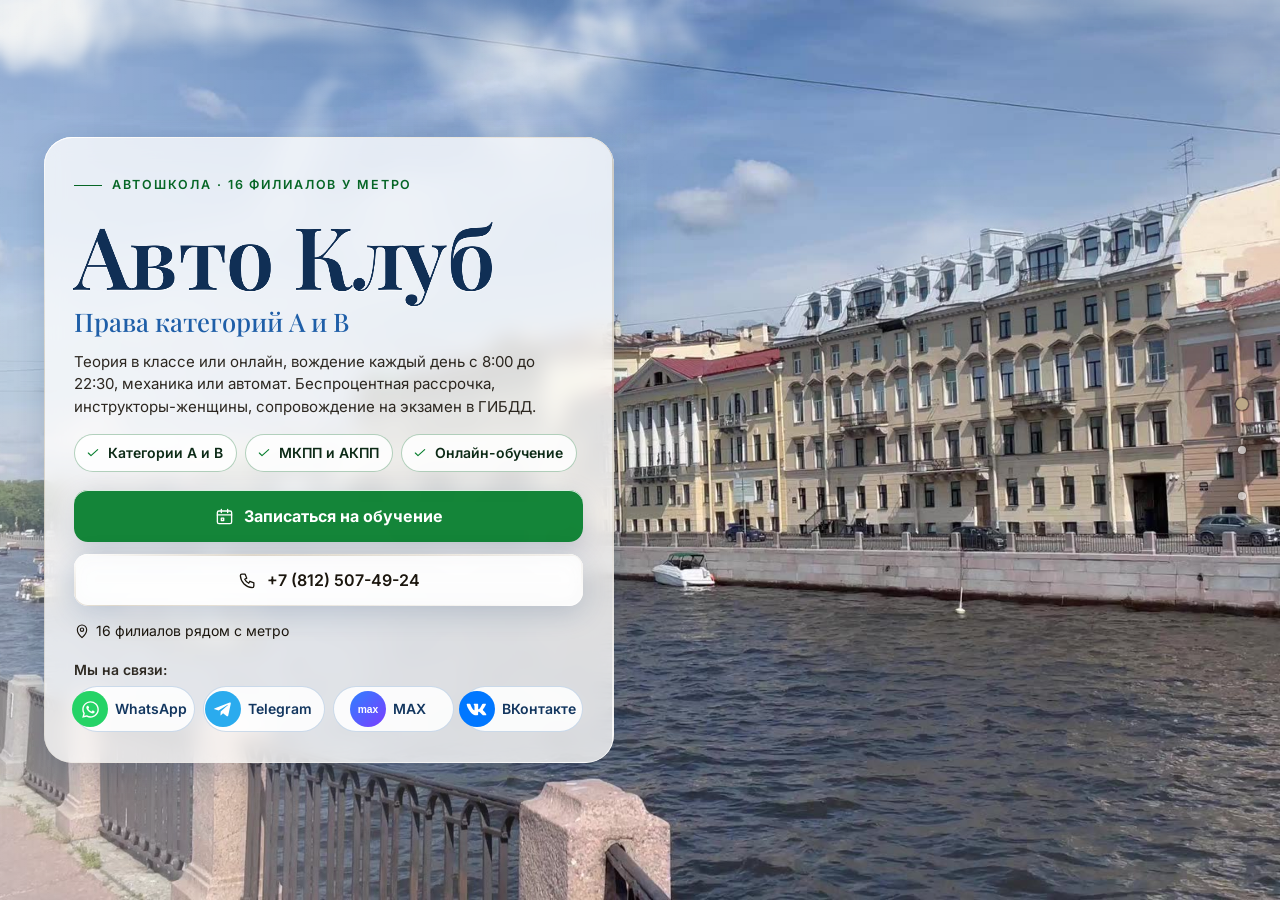
==== index.html @ 93434e1e "Автошкола «Авто Клуб»: этап 1 — главная, цены, филиалы у метро (яркая версия)" ====
<!DOCTYPE html>
<html lang="ru" data-theme="light">
<head>
<meta charset="utf-8">
<meta name="viewport" content="width=device-width, initial-scale=1, viewport-fit=cover">
<title>Автошкола «Авто Клуб» — права A и B в Санкт-Петербурге, 16 филиалов у метро</title>
<meta name="description" content="Автошкола «Авто Клуб»: обучение на категории A и B, механика или автомат, теория в классе или онлайн, вождение каждый день 8:00–22:30. 16 филиалов рядом с метро. Телефон +7 (812) 507-49-24.">
<meta name="robots" content="noindex, nofollow, noarchive">
<meta name="geo.region" content="RU-SPE">
<meta name="geo.placename" content="Санкт-Петербург">
<meta name="geo.position" content="59.8944504;30.4585142">
<meta name="ICBM" content="59.8944504, 30.4585142">
<meta property="og:type" content="website">
<meta property="og:locale" content="ru_RU">
<meta property="og:site_name" content="Автошкола «Авто Клуб»">
<meta property="og:title" content="Автошкола «Авто Клуб» — права A и B в Санкт-Петербурге, 16 филиалов у метро">
<meta property="og:description" content="Автошкола «Авто Клуб»: обучение на категории A и B, механика или автомат, теория в классе или онлайн, вождение каждый день 8:00–22:30. 16 филиалов рядом с метро. Телефон +7 (812) 507-49-24.">
<meta name="twitter:card" content="summary_large_image">
<meta name="twitter:title" content="Автошкола «Авто Клуб» — права A и B в Санкт-Петербурге, 16 филиалов у метро">
<meta name="twitter:description" content="Автошкола «Авто Клуб»: обучение на категории A и B, механика или автомат, теория в классе или онлайн, вождение каждый день 8:00–22:30. 16 филиалов рядом с метро. Телефон +7 (812) 507-49-24.">
<meta name="theme-color" content="#effbf2">
<link rel="icon" href="data:image/svg+xml,%3Csvg%20xmlns%3D%22http%3A//www.w3.org/2000/svg%22%20viewBox%3D%220%200%2064%2064%22%3E%3Crect%20width%3D%2264%22%20height%3D%2264%22%20rx%3D%2214%22%20fill%3D%22%231f5fa8%22/%3E%3Ccircle%20cx%3D%2232%22%20cy%3D%2232%22%20r%3D%2217%22%20fill%3D%22none%22%20stroke%3D%22%23fff%22%20stroke-width%3D%225%22/%3E%3Ccircle%20cx%3D%2232%22%20cy%3D%2232%22%20r%3D%225%22%20fill%3D%22%23ffc54d%22/%3E%3C/svg%3E">
<script>document.documentElement.classList.add('js');try{var _i=parseInt(localStorage.getItem('nb_fs2'),10),_f=[1,1.15,1.3,1.5][_i];if(_f)document.documentElement.style.setProperty('--fs',_f)}catch(e){}</script>
<style id="hero-timing">:root{--hero-d:1.2s}</style>
<link rel="preload" as="image" href="img/hero-poster.jpg" fetchpriority="high">
<!-- шрифты лежат внутри сайта: Google Fonts у российской аудитории режется -->
<style>
@font-face{font-family:'Inter';font-style:normal;font-weight:400;font-display:swap;src:url(assets/fonts/inter-400-cyrillic-ext.woff2) format('woff2');unicode-range:U+0460-052F, U+1C80-1C8A, U+20B4, U+2DE0-2DFF, U+A640-A69F, U+FE2E-FE2F}
@font-face{font-family:'Inter';font-style:normal;font-weight:400;font-display:swap;src:url(assets/fonts/inter-400-cyrillic.woff2) format('woff2');unicode-range:U+0301, U+0400-045F, U+0490-0491, U+04B0-04B1, U+2116}
@font-face{font-family:'Inter';font-style:normal;font-weight:400;font-display:swap;src:url(assets/fonts/inter-400-latin-ext.woff2) format('woff2');unicode-range:U+0100-02BA, U+02BD-02C5, U+02C7-02CC, U+02CE-02D7, U+02DD-02FF, U+0304, U+0308, U+0329, U+1D00-1DBF, U+1E00-1E9F, U+1EF2-1EFF, U+2020, U+20A0-20AB, U+20AD-20C0, U+2113, U+2C60-2C7F, U+A720-A7FF}
@font-face{font-family:'Inter';font-style:normal;font-weight:400;font-display:swap;src:url(assets/fonts/inter-400-latin.woff2) format('woff2');unicode-range:U+0000-00FF, U+0131, U+0152-0153, U+02BB-02BC, U+02C6, U+02DA, U+02DC, U+0304, U+0308, U+0329, U+2000-206F, U+20AC, U+2122, U+2191, U+2193, U+2212, U+2215, U+FEFF, U+FFFD}
@font-face{font-family:'Inter';font-style:normal;font-weight:500;font-display:swap;src:url(assets/fonts/inter-500-cyrillic-ext.woff2) format('woff2');unicode-range:U+0460-052F, U+1C80-1C8A, U+20B4, U+2DE0-2DFF, U+A640-A69F, U+FE2E-FE2F}
@font-face{font-family:'Inter';font-style:normal;font-weight:500;font-display:swap;src:url(assets/fonts/inter-500-cyrillic.woff2) format('woff2');unicode-range:U+0301, U+0400-045F, U+0490-0491, U+04B0-04B1, U+2116}
@font-face{font-family:'Inter';font-style:normal;font-weight:500;font-display:swap;src:url(assets/fonts/inter-500-latin-ext.woff2) format('woff2');unicode-range:U+0100-02BA, U+02BD-02C5, U+02C7-02CC, U+02CE-02D7, U+02DD-02FF, U+0304, U+0308, U+0329, U+1D00-1DBF, U+1E00-1E9F, U+1EF2-1EFF, U+2020, U+20A0-20AB, U+20AD-20C0, U+2113, U+2C60-2C7F, U+A720-A7FF}
@font-face{font-family:'Inter';font-style:normal;font-weight:500;font-display:swap;src:url(assets/fonts/inter-500-latin.woff2) format('woff2');unicode-range:U+0000-00FF, U+0131, U+0152-0153, U+02BB-02BC, U+02C6, U+02DA, U+02DC, U+0304, U+0308, U+0329, U+2000-206F, U+20AC, U+2122, U+2191, U+2193, U+2212, U+2215, U+FEFF, U+FFFD}
@font-face{font-family:'Inter';font-style:normal;font-weight:600;font-display:swap;src:url(assets/fonts/inter-600-cyrillic-ext.woff2) format('woff2');unicode-range:U+0460-052F, U+1C80-1C8A, U+20B4, U+2DE0-2DFF, U+A640-A69F, U+FE2E-FE2F}
@font-face{font-family:'Inter';font-style:normal;font-weight:600;font-display:swap;src:url(assets/fonts/inter-600-cyrillic.woff2) format('woff2');unicode-range:U+0301, U+0400-045F, U+0490-0491, U+04B0-04B1, U+2116}
@font-face{font-family:'Inter';font-style:normal;font-weight:600;font-display:swap;src:url(assets/fonts/inter-600-latin-ext.woff2) format('woff2');unicode-range:U+0100-02BA, U+02BD-02C5, U+02C7-02CC, U+02CE-02D7, U+02DD-02FF, U+0304, U+0308, U+0329, U+1D00-1DBF, U+1E00-1E9F, U+1EF2-1EFF, U+2020, U+20A0-20AB, U+20AD-20C0, U+2113, U+2C60-2C7F, U+A720-A7FF}
@font-face{font-family:'Inter';font-style:normal;font-weight:600;font-display:swap;src:url(assets/fonts/inter-600-latin.woff2) format('woff2');unicode-range:U+0000-00FF, U+0131, U+0152-0153, U+02BB-02BC, U+02C6, U+02DA, U+02DC, U+0304, U+0308, U+0329, U+2000-206F, U+20AC, U+2122, U+2191, U+2193, U+2212, U+2215, U+FEFF, U+FFFD}
@font-face{font-family:'Inter';font-style:normal;font-weight:700;font-display:swap;src:url(assets/fonts/inter-700-cyrillic-ext.woff2) format('woff2');unicode-range:U+0460-052F, U+1C80-1C8A, U+20B4, U+2DE0-2DFF, U+A640-A69F, U+FE2E-FE2F}
@font-face{font-family:'Inter';font-style:normal;font-weight:700;font-display:swap;src:url(assets/fonts/inter-700-cyrillic.woff2) format('woff2');unicode-range:U+0301, U+0400-045F, U+0490-0491, U+04B0-04B1, U+2116}
@font-face{font-family:'Inter';font-style:normal;font-weight:700;font-display:swap;src:url(assets/fonts/inter-700-latin-ext.woff2) format('woff2');unicode-range:U+0100-02BA, U+02BD-02C5, U+02C7-02CC, U+02CE-02D7, U+02DD-02FF, U+0304, U+0308, U+0329, U+1D00-1DBF, U+1E00-1E9F, U+1EF2-1EFF, U+2020, U+20A0-20AB, U+20AD-20C0, U+2113, U+2C60-2C7F, U+A720-A7FF}
@font-face{font-family:'Inter';font-style:normal;font-weight:700;font-display:swap;src:url(assets/fonts/inter-700-latin.woff2) format('woff2');unicode-range:U+0000-00FF, U+0131, U+0152-0153, U+02BB-02BC, U+02C6, U+02DA, U+02DC, U+0304, U+0308, U+0329, U+2000-206F, U+20AC, U+2122, U+2191, U+2193, U+2212, U+2215, U+FEFF, U+FFFD}
@font-face{font-family:'Playfair Display';font-style:normal;font-weight:500;font-display:swap;src:url(assets/fonts/playfair-display-500-cyrillic.woff2) format('woff2');unicode-range:U+0301, U+0400-045F, U+0490-0491, U+04B0-04B1, U+2116}
@font-face{font-family:'Playfair Display';font-style:normal;font-weight:500;font-display:swap;src:url(assets/fonts/playfair-display-500-latin-ext.woff2) format('woff2');unicode-range:U+0100-02BA, U+02BD-02C5, U+02C7-02CC, U+02CE-02D7, U+02DD-02FF, U+0304, U+0308, U+0329, U+1D00-1DBF, U+1E00-1E9F, U+1EF2-1EFF, U+2020, U+20A0-20AB, U+20AD-20C0, U+2113, U+2C60-2C7F, U+A720-A7FF}
@font-face{font-family:'Playfair Display';font-style:normal;font-weight:500;font-display:swap;src:url(assets/fonts/playfair-display-500-latin.woff2) format('woff2');unicode-range:U+0000-00FF, U+0131, U+0152-0153, U+02BB-02BC, U+02C6, U+02DA, U+02DC, U+0304, U+0308, U+0329, U+2000-206F, U+20AC, U+2122, U+2191, U+2193, U+2212, U+2215, U+FEFF, U+FFFD}
@font-face{font-family:'Playfair Display';font-style:normal;font-weight:600;font-display:swap;src:url(assets/fonts/playfair-display-600-cyrillic.woff2) format('woff2');unicode-range:U+0301, U+0400-045F, U+0490-0491, U+04B0-04B1, U+2116}
@font-face{font-family:'Playfair Display';font-style:normal;font-weight:600;font-display:swap;src:url(assets/fonts/playfair-display-600-latin-ext.woff2) format('woff2');unicode-range:U+0100-02BA, U+02BD-02C5, U+02C7-02CC, U+02CE-02D7, U+02DD-02FF, U+0304, U+0308, U+0329, U+1D00-1DBF, U+1E00-1E9F, U+1EF2-1EFF, U+2020, U+20A0-20AB, U+20AD-20C0, U+2113, U+2C60-2C7F, U+A720-A7FF}
@font-face{font-family:'Playfair Display';font-style:normal;font-weight:600;font-display:swap;src:url(assets/fonts/playfair-display-600-latin.woff2) format('woff2');unicode-range:U+0000-00FF, U+0131, U+0152-0153, U+02BB-02BC, U+02C6, U+02DA, U+02DC, U+0304, U+0308, U+0329, U+2000-206F, U+20AC, U+2122, U+2191, U+2193, U+2212, U+2215, U+FEFF, U+FFFD}
/* ===== Notary site — generator stylesheet (light warm base, dark theme by toggle) ===== */
:root{
  --p100:#665230; --p90:#97825e; --p80:#bba887; --p70:#c2b9a9; --p50:#dad5ce; --p40:#e0dedb;
  --p30:#eeece9; --p20:#f1f1f0; --p10:#f8f8f8; --n100:#0e0f11; --n90:#3c404b; --n10:#fff;

  --bg:var(--p10); --bg2:var(--p20); --bg3:var(--p30); --card:var(--n10); --text:var(--n100); --muted:var(--n90);
  --line:var(--p50); --line2:var(--p40); --accent:var(--p90); --accent-d:var(--p100); --accent-l:var(--p80); --accent-soft:var(--p30);
  --on-accent:#fff; --shadow:0 1px 10px rgba(51,51,51,.10); --shadow-lg:0 12px 40px rgba(30,24,10,.14);
  --hero-ov1:rgba(14,15,17,.72); --hero-ov2:rgba(14,15,17,.30); --sec-ov:rgba(248,248,248,.72);
  --ok:#2e8b57; --bad:#b4453b;
  /* те же цвета составляющими: rgba() понимают все браузеры, color-mix() — нет */
  --bg-rgb:248,248,248; --card-rgb:255,255,255; --accent-rgb:151,130,94; --ok-rgb:46,139,87;

  --zc:var(--fs); --fs:1; --vwu:calc(1vw / var(--fs)); --vhu:calc(1vh / var(--fs));   /* масштаб текста (А−/А+) и «честные» vw/vh под ним */
  --hdr-h:68px; --bar-h:70px; --vh:calc(100*var(--vhu)); --gap:24px; --radius:14px; --radius-s:10px;
  --font:"Inter",Tahoma,Arial,sans-serif; --serif:"Playfair Display",Georgia,"Times New Roman",serif;
  --ease:cubic-bezier(.65,.05,.36,1); --speed:520ms;
}
html[data-theme="dark"]{
  --bg:#17150f; --bg2:#1d1a13; --bg3:#252117; --card:#221e15; --text:#f1ebdf; --muted:#b9ae98;
  --line:#3a3325; --line2:#2f2a1e; --accent:#c9b17f; --accent-d:#e0cf9f; --accent-l:#8d7b58; --accent-soft:#2a251a;
  --on-accent:#17150f; --shadow:0 1px 12px rgba(0,0,0,.45); --shadow-lg:0 14px 40px rgba(0,0,0,.55);
  --hero-ov1:rgba(10,9,6,.80); --hero-ov2:rgba(10,9,6,.40); --sec-ov:rgba(16,15,12,.76);
  --bg-rgb:23,21,15; --card-rgb:34,30,21; --accent-rgb:201,177,127;
}

*,*::before,*::after{box-sizing:border-box}
/* А−/А+: весь сайт — шапка, плашки, меню, формы, окна — растёт пропорционально, как при увеличении масштаба в браузере */
html{-webkit-text-size-adjust:100%;scroll-behavior:auto;zoom:var(--fs,1)}
html,body{height:100%;margin:0;overflow:hidden;background:var(--bg);color:var(--text);
  font-family:var(--font);font-size:16px;line-height:1.55;-webkit-font-smoothing:antialiased}
body{overscroll-behavior:none;position:relative}
a{color:inherit;text-decoration:none}
img{display:block;max-width:100%}
button{font:inherit;color:inherit;background:none;border:0;padding:0;cursor:pointer}
input,select,textarea{font:inherit;color:inherit}
h1,h2,h3,h4,p{margin:0}
ul{margin:0;padding:0;list-style:none}
svg{display:block}
.ico{width:22px;height:22px;stroke:currentColor;fill:none;stroke-width:1.7;stroke-linecap:round;stroke-linejoin:round;flex:none}
.vh{position:absolute!important;width:1px;height:1px;overflow:hidden;clip:rect(0 0 0 0);white-space:nowrap}

/* ---------- typography helpers ---------- */
.kicker{display:inline-flex;align-items:center;gap:10px;font-size:13px;font-weight:600;letter-spacing:.14em;text-transform:uppercase;color:var(--accent)}
.kicker::before{content:"";width:28px;height:1px;background:var(--accent)}
.h2{font-size:clamp(26px,calc(3.2*var(--vwu,1vw)),40px);font-weight:600;letter-spacing:-.02em;line-height:1.12;margin-top:10px}
.lead{color:var(--muted);font-size:17px;max-width:640px;margin-top:12px}
.sec-head{margin-bottom:28px}
#contacts .sec-head{margin-bottom:18px}

/* ---------- buttons ---------- */
.btn{display:inline-flex;align-items:center;justify-content:center;gap:10px;min-height:48px;padding:0 22px;border-radius:999px;
  font-weight:600;font-size:15px;line-height:1;border:1.5px solid transparent;transition:background .25s,color .25s,border-color .25s,transform .2s,box-shadow .25s;white-space:nowrap}
.btn:active{transform:translateY(1px)}
.btn-primary{background:var(--accent-d);color:var(--on-accent);border-color:var(--accent-d)}
.btn-primary:hover{background:var(--accent);border-color:var(--accent);color:#fff}
html[data-theme="dark"] .btn-primary:hover{color:#17150f}
.btn-ghost{border-color:var(--line);color:var(--text);background:var(--card)}
.btn-ghost:hover{border-color:var(--accent);color:var(--accent-d)}
.btn-light{background:rgba(255,255,255,.14);color:#fff;border-color:rgba(255,255,255,.55);backdrop-filter:blur(6px)}
.btn-light:hover{background:#fff;color:var(--n100)}
.btn-white{background:#fff;color:var(--n100);border-color:#fff}
.btn-white:hover{background:var(--p30);border-color:var(--p30)}
.btn .ico{width:18px;height:18px}
.btn-sm{min-height:44px;padding:0 16px;font-size:14px}

/* ---------- header ---------- */
.hdr{position:fixed;top:0;left:0;right:0;height:var(--hdr-h);z-index:200;display:flex;align-items:center;
  zoom:calc(1 / var(--zc,1)); --vwu:1vw; --vhu:1vh;   /* А−/А+ шапку не трогают: она всегда как при 100 % (страница в zoom, шапка — встречный zoom) */
  background:rgba(var(--bg-rgb),.88);backdrop-filter:blur(12px);-webkit-backdrop-filter:blur(12px);
  border-bottom:1px solid var(--line2);transition:background .3s}
.hdr-in{width:100%;max-width:1280px;margin:0 auto;padding:0 28px;display:flex;align-items:center;gap:24px}
.brand{display:flex;align-items:center;gap:12px;min-width:0;min-height:44px}
.mono-img{object-fit:contain;background:#fff;padding:2px;box-sizing:border-box}
.mono{width:42px;height:42px;border-radius:12px;background:var(--accent-d);color:var(--on-accent);display:grid;place-items:center;
  font-family:var(--serif);font-size:20px;font-weight:600;flex:none;letter-spacing:.02em}
.brand-t{display:flex;flex-direction:column;line-height:1.15;min-width:0}
.brand-n{font-weight:600;font-size:15px;white-space:nowrap;overflow:hidden;text-overflow:ellipsis}
.brand-s{font-size:13px;color:var(--muted);white-space:nowrap;overflow:hidden;text-overflow:ellipsis}
.nav{display:flex;align-items:center;gap:4px;margin-left:auto}
.nav > li{position:relative}
.nav-a{display:inline-flex;align-items:center;gap:6px;min-height:44px;padding:10px 12px;border-radius:8px;font-size:14px;font-weight:500;color:var(--text);opacity:.8;transition:opacity .2s,background .2s}
.nav-a:hover,.nav-a.cur,.nav > li.open > .nav-a{opacity:1;background:var(--bg3)}
.nav-a .chev{width:14px;height:14px;transition:transform .25s}
.nav > li.open > .nav-a .chev{transform:rotate(180deg)}
.hdr-tools{display:flex;align-items:center;gap:6px;margin-left:8px}
.tool{width:44px;height:44px;border-radius:10px;display:grid;place-items:center;color:var(--text);opacity:.8;transition:background .2s,opacity .2s}
.tool:hover{background:var(--bg3);opacity:1}
.tool .ico{width:20px;height:20px}
.tool-lang{width:auto;padding:0 10px;gap:6px;font-size:13px;font-weight:600;letter-spacing:.04em;display:flex;align-items:center}
.lang-wrap{position:relative}
.lang-dd{position:absolute;right:0;top:calc(100% + 8px);background:var(--card);border:1px solid var(--line);border-radius:12px;box-shadow:var(--shadow-lg);
  padding:6px;min-width:190px;display:none;z-index:210}
.lang-wrap.open .lang-dd{display:block}
.lang-dd button,.lang-dd a{display:flex;width:100%;align-items:center;gap:10px;min-height:44px;padding:9px 12px;border-radius:8px;font-size:14px;text-align:left}
.lang-dd button:hover,.lang-dd a:hover{background:var(--bg3)}
.lang-dd button.cur,.lang-dd a.cur{color:var(--accent-d);font-weight:600}
.lang-dd b{font-size:13px;letter-spacing:.08em;width:26px;color:var(--muted)}
.hdr-book{margin-left:4px}
.burger{display:none}
.moon,.sun{display:none}
html[data-theme="dark"] .sun{display:block}
html:not([data-theme="dark"]) .moon{display:block}

/* mega menu */
.mega{position:absolute;left:50%;top:calc(100% + 10px);transform:translateX(-50%);width:min(980px,calc(calc(100*var(--vwu,1vw)) - 40px));
  background:var(--card);border:1px solid var(--line);border-radius:16px;box-shadow:var(--shadow-lg);padding:20px;display:none;z-index:210}
.nav > li.open > .mega{display:block}
.mega-head{display:flex;justify-content:space-between;align-items:baseline;gap:16px;padding:0 6px 14px;border-bottom:1px solid var(--line2);margin-bottom:12px}
.mega-head b{font-size:14px}
.mega-head span{font-size:13px;color:var(--muted)}
.mega-grid{display:grid;grid-template-columns:repeat(2,1fr);gap:4px}
.mega-it{display:flex;gap:12px;align-items:flex-start;padding:10px 12px;border-radius:10px;text-align:left;width:100%;transition:background .2s}
.mega-it:hover{background:var(--bg3)}
.mega-it .cic{width:38px;height:38px;border-radius:10px;background:var(--accent-soft);color:var(--accent-d);display:grid;place-items:center;flex:none}
.mega-it .cic .ico{width:20px;height:20px}
.mega-it b{display:block;font-size:14px;font-weight:600}
.mega-it small{display:block;font-size:13px;color:var(--muted);line-height:1.35;margin-top:2px}
.mega-it em{font-style:normal;font-size:13px;color:var(--accent);margin-top:3px;display:block}

/* mobile menu */
.mmenu{position:fixed;top:calc(var(--hdr-h) / var(--zc,1));left:0;right:0;bottom:var(--bar-h);z-index:190;background:var(--bg);overflow-y:auto;padding:14px 18px 30px;display:none}
.mmenu.open{display:block}
.mmenu a,.mmenu .macc > button{display:flex;align-items:center;justify-content:space-between;width:100%;padding:14px 6px;border-bottom:1px solid var(--line2);font-size:17px;font-weight:500;text-align:left}
.mmenu .macc > button .chev{width:18px;height:18px;transition:transform .25s}
.mmenu .macc.open > button .chev{transform:rotate(180deg)}
.mmenu .macc-list{display:none;padding:4px 0 8px}
.mmenu .macc.open .macc-list{display:block}
.mmenu .macc-list button{display:flex;align-items:center;gap:12px;width:100%;padding:11px 8px;border-radius:10px;text-align:left;font-size:15px}
.mmenu .macc-list button:hover{background:var(--bg3)}
.mmenu .macc-list .cic{width:32px;height:32px;border-radius:8px;background:var(--accent-soft);color:var(--accent-d);display:grid;place-items:center;flex:none}
.mmenu .macc-list .cic .ico{width:17px;height:17px}
.mmenu-foot{display:flex;flex-wrap:wrap;gap:8px;margin-top:18px}
.mmenu-foot .btn{flex:1}

/* ---------- full-page scroller ---------- */
.fp{position:relative;width:100%;height:var(--vh);overflow:hidden}
.fp-track{will-change:transform;transition:transform var(--speed) var(--ease)}
.fp-track.no-anim{transition:none}
.sec{position:relative;height:var(--vh);width:100%;overflow:hidden}
.sec-scroll{height:100%;overflow-y:auto;overflow-x:hidden;display:flex;flex-direction:column;
  padding:calc(var(--hdr-h) / var(--zc,1) + 20px) 28px calc(var(--bar-h) + 96px);-webkit-overflow-scrolling:touch;scrollbar-width:thin;scrollbar-color:var(--line) transparent}
.wrap{margin:auto;width:100%;max-width:1180px}
.sec-alt{background:var(--bg2)}

/* reveal animation */
.rv{opacity:0;transform:translateY(18px);transition:opacity .7s ease,transform .7s ease;transition-delay:calc(var(--i,0) * 90ms)}
.sec.active .rv{opacity:1;transform:none}

/* side dots */
.dots{position:fixed;right:16px;top:50%;transform:translateY(-50%);z-index:150;display:flex;flex-direction:column;gap:2px}
.dots button{position:relative;width:44px;height:44px;display:grid;place-items:center}
.dots button::after{content:"";width:8px;height:8px;border-radius:50%;background:var(--muted);opacity:.45;transition:transform .25s,opacity .25s,background .25s}
.dots button:hover::after{opacity:.9}
.dots button.cur::after{background:var(--accent);opacity:1;transform:scale(1.5)}
.dots button span{position:absolute;right:32px;top:50%;transform:translateY(-50%) translateX(6px);background:var(--n100);color:#fff;font-size:13px;
  padding:5px 10px;border-radius:6px;white-space:nowrap;opacity:0;pointer-events:none;transition:opacity .2s,transform .2s}
.dots button:hover span{opacity:1;transform:translateY(-50%)}
.sec-hero ~ .dots{color:#fff}
body[data-sec="0"] .dots button::after{background:#fff}
body[data-sec="0"] .dots button.cur::after{background:var(--p80)}

.sec:not(.sec-hero) .sec-scroll{position:relative;z-index:1}

.status{display:inline-flex;align-items:center;gap:8px;padding:8px 14px 8px 10px;border-radius:999px;background:rgba(255,255,255,.12);border:1px solid rgba(255,255,255,.28);font-size:13px;backdrop-filter:blur(6px)}
.status i{width:9px;height:9px;border-radius:50%;background:#7bd389;box-shadow:0 0 0 3px rgba(123,211,137,.28)}
.status.closed i{background:#f08a7e;box-shadow:0 0 0 3px rgba(240,138,126,.28)}
.status.soon i{background:#f0c674;box-shadow:0 0 0 3px rgba(240,198,116,.28)}
.status span{opacity:.85}
.addr-link{display:inline-flex;align-items:center;gap:6px;border-bottom:1px solid currentColor;padding:13px 0 14px;margin:-13px 0 -14px;transition:color .2s}
.addr-link:hover{color:var(--accent)}
.addr-link .ico{width:16px;height:16px}

/* ---------- services ---------- */
.svc-grid{display:grid;grid-template-columns:repeat(5,1fr);gap:14px}
.svc{display:flex;flex-direction:column;align-items:flex-start;gap:10px;padding:18px 16px 16px;border-radius:var(--radius);background:var(--card);border:1px solid var(--line2);
  text-align:left;min-height:170px;transition:transform .25s,box-shadow .25s,border-color .25s;position:relative}
.svc:hover{transform:translateY(-3px);box-shadow:var(--shadow-lg);border-color:var(--accent-l)}
.svc .cic{width:44px;height:44px;border-radius:12px;background:var(--accent-soft);color:var(--accent-d);display:grid;place-items:center}
.svc b{font-size:15px;font-weight:600;line-height:1.3}
.svc small{font-size:13px;color:var(--muted);line-height:1.35}
.svc em{font-style:normal;font-size:13px;color:var(--accent);margin-top:auto;padding-top:6px;display:inline-flex;align-items:center;gap:4px}
.svc em .ico{width:12px;height:12px}

/* ---------- about ---------- */
.about{display:grid;grid-template-columns:1.15fr .85fr;gap:48px;align-items:start}
.about-txt p{color:var(--muted);margin-top:14px;font-size:16px}
.about-txt p:first-of-type{color:var(--text)}
.quote{margin-top:22px;padding:16px 20px;border-left:3px solid var(--accent);background:var(--card);border-radius:0 12px 12px 0;font-family:var(--serif);font-size:18px;line-height:1.45;color:var(--text)}
.creds{display:grid;gap:10px}
.cred{display:flex;gap:14px;align-items:center;padding:14px 16px;border-radius:12px;background:var(--card);border:1px solid var(--line2)}
.cred .cic{width:40px;height:40px;border-radius:10px;background:var(--accent-soft);color:var(--accent-d);display:grid;place-items:center;flex:none}
.cred .cic .ico{width:20px;height:20px}
.cred small{display:block;font-size:13px;color:var(--muted);text-transform:uppercase;letter-spacing:.06em}
.cred b{display:block;font-size:15px;font-weight:600;line-height:1.3}
.chips{display:flex;flex-wrap:wrap;gap:8px;margin-top:16px}
.chips li{padding:8px 14px;border-radius:999px;border:1px solid var(--accent-l);color:var(--accent-d);font-size:13.5px;font-weight:500;background:var(--card)}
.strong-lbl{margin-top:22px;font-size:13px;text-transform:uppercase;letter-spacing:.1em;color:var(--muted)}

/* ---------- how ---------- */
.steps{display:grid;grid-template-columns:repeat(5,1fr);gap:16px;position:relative;margin-top:14px}
.steps::before{content:"";position:absolute;left:8%;right:8%;top:30px;height:1px;background:var(--line)}
.step{position:relative;padding:0 8px}
.step-n{width:60px;height:60px;border-radius:50%;background:var(--card);border:1.5px solid var(--accent-l);color:var(--accent-d);display:grid;place-items:center;
  font-family:var(--serif);font-size:24px;font-weight:600;position:relative;z-index:1;transition:background .4s,color .4s}
.sec.active .step-n{animation:pop .6s var(--ease) both;animation-delay:calc(var(--i) * 140ms + 150ms)}
@keyframes pop{0%{transform:scale(.6);opacity:0}60%{transform:scale(1.08);opacity:1}100%{transform:scale(1)}}
.step b{display:block;margin-top:16px;font-size:17px;font-weight:600}
.step p{color:var(--muted);font-size:14.5px;margin-top:6px}

/* ---------- reviews ---------- */
.reviews{display:grid;grid-template-columns:300px 1fr;gap:28px;align-items:start}
.rsum{background:var(--card);border:1px solid var(--line2);border-radius:var(--radius);padding:26px 24px;text-align:center}
.rsum .big{font-family:var(--serif);font-size:64px;line-height:1;font-weight:500;color:var(--accent-d)}
.stars{display:inline-flex;gap:3px;--fill:100%}
.stars svg{width:20px;height:20px}
.stars .st{fill:var(--line);stroke:none}
.stars .st.on{fill:#e7b73b}
.stars .st.half{fill:url(#halfgrad)}
.rsum .stars{margin-top:8px}
.rsum p{color:var(--muted);font-size:13.5px;margin-top:10px;line-height:1.4}
.rsum .btn{margin-top:16px;width:100%}
.rsum .gis{display:block;margin:10px 0 -14px;padding:14px 0;font-size:13px;color:var(--accent-d);text-decoration:underline;text-underline-offset:3px}
.rgrid{display:grid;grid-template-columns:repeat(2,1fr);gap:14px}
.rev{background:var(--card);border:1px solid var(--line2);border-radius:var(--radius);padding:20px;display:flex;flex-direction:column;gap:10px}
.rev .stars svg{width:15px;height:15px}
.rev p{font-size:14.5px;line-height:1.5;flex:1}
.rev p::before{content:"“";font-family:var(--serif);color:var(--accent);font-size:22px;line-height:0;margin-right:4px;vertical-align:-6px}
.rev-meta{display:flex;flex-wrap:wrap;justify-content:space-between;gap:4px 10px;align-items:baseline;font-size:13px;color:var(--muted)}
.rev-meta b{color:var(--text);font-weight:600}
.rev-src{display:inline-flex;align-items:center;gap:5px;white-space:nowrap;margin-left:auto}
.rev-src i{width:6px;height:6px;border-radius:50%;background:var(--accent)}
.rev-sample{color:var(--muted);font-style:italic;opacity:.85}
.rev-real{color:var(--accent-d);font-weight:600}
.rev-real i{background:var(--ok)}
.rev-is-real{border-color:var(--accent-l)}
.demo-note{margin-top:14px;max-width:760px;font-size:13.5px;line-height:1.45;color:var(--muted);background:var(--accent-soft);
  border-left:3px solid var(--accent);border-radius:0 8px 8px 0;padding:8px 12px}
.rnote{margin-top:14px;font-size:13px;color:var(--muted)}

/* ---------- faq ---------- */
.faq{display:grid;grid-template-columns:1fr 1fr;gap:0 32px;align-items:start}
.faq-col{display:flex;flex-direction:column}
.fq{border-bottom:1px solid var(--line)}
.fq > button{display:flex;width:100%;align-items:center;justify-content:space-between;gap:16px;min-height:44px;padding:16px 4px;text-align:left;font-weight:600;font-size:15.5px;line-height:1.35}
.fq > button .pl{width:26px;height:26px;border-radius:50%;border:1px solid var(--line);display:grid;place-items:center;flex:none;color:var(--accent-d);transition:transform .3s,background .3s}
.fq > button .pl .ico{width:14px;height:14px}
.fq.open > button .pl{transform:rotate(45deg);background:var(--accent-soft)}
.fq-a{display:grid;grid-template-rows:0fr;transition:grid-template-rows .35s var(--ease)}
.fq.open .fq-a{grid-template-rows:1fr}
.fq-a > div{overflow:hidden}
.fq-a p{color:var(--muted);font-size:14.5px;padding:0 4px 16px;line-height:1.55}
.fq-a .faq-note{font-size:13px;color:var(--accent-d);padding-bottom:6px}
.fq-a .faq-note:empty{display:none}

/* ---------- contacts ---------- */
.contacts{display:grid;grid-template-columns:1fr 1.05fr 1fr;gap:18px;align-items:stretch}
.contacts .cbox{padding:16px 18px}
.cbox{background:var(--card);border:1px solid var(--line2);border-radius:var(--radius);padding:20px}
.cl{display:grid;gap:12px}
.cl li{display:flex;gap:12px;align-items:flex-start}
.cl .cic{width:36px;height:36px;border-radius:10px;background:var(--accent-soft);color:var(--accent-d);display:grid;place-items:center;flex:none}
.cl .cic .ico{width:18px;height:18px}
.cl small{display:block;font-size:13px;color:var(--muted);text-transform:uppercase;letter-spacing:.06em}
.cl b{display:block;font-weight:500;font-size:15px;line-height:1.4}
.cl a.tel,.cl a.mail{display:block;padding:14px 0;margin:-14px 0}
.cl a.tel:hover,.cl a.mail:hover{color:var(--accent-d)}
.hours-link{display:inline-block;font-size:13px;color:var(--accent-d);text-decoration:underline;text-underline-offset:3px;padding:14px 0;margin:-14px 0}
.cl .msgs{display:flex;gap:8px;margin-top:4px;flex-wrap:wrap}
.cl .msgs a{display:inline-flex;align-items:center;gap:6px;padding:6px 10px;border-radius:8px;border:1px solid var(--line);font-size:13px;min-height:44px}
.cl .msgs a .ico{width:16px;height:16px}
.mapbox{display:flex;flex-direction:column;gap:12px;padding:12px}
.map{flex:1;min-height:280px;border-radius:10px;overflow:hidden;border:1px solid var(--line);background:var(--bg3);position:relative}
.map iframe{width:100%;height:100%;border:0;position:absolute;inset:0}
.map-actions{display:flex;gap:8px;flex-wrap:wrap}
.map-actions .btn{flex:1;min-height:44px;font-size:14px;padding:0 12px}

/* form */
.form h3{font-size:19px;font-weight:600}
.form .fdesc{color:var(--muted);font-size:13.5px;margin-top:6px}
.fg{display:grid;gap:8px;margin-top:12px}
.f2{display:grid;grid-template-columns:1fr 1fr;gap:10px}
.fld{display:flex;flex-direction:column;gap:4px}
.fld label{font-size:13px;color:var(--muted);font-weight:500}
.fld input,.fld select,.fld textarea{width:100%;background:var(--bg);border:1px solid var(--line);border-radius:10px;padding:8px 12px;font-size:14px;transition:border-color .2s,box-shadow .2s;min-height:44px}
.fld textarea{min-height:48px;resize:vertical}
.fld input:focus,.fld select:focus,.fld textarea:focus{outline:0;border-color:var(--accent);box-shadow:0 0 0 3px rgba(var(--accent-rgb),.22)}
.fld.err input,.fld.err select{border-color:var(--bad)}
.ferr{font-size:13px;color:var(--bad);display:none}
.fld.err .ferr{display:block}
.fnote{font-size:13px;color:var(--muted);margin-top:8px;line-height:1.4}
.fok{display:none;margin-top:10px;padding:10px 12px;border-radius:10px;background:rgba(var(--ok-rgb),.12);color:var(--ok);font-size:13.5px}
.fok.show{display:block}

.foot{margin-top:18px;padding-top:12px;padding-left:250px;flex-wrap:nowrap;align-items:flex-start;border-top:1px solid var(--line2);display:flex;justify-content:space-between;gap:16px;flex-wrap:wrap;font-size:13px;color:var(--muted)}
.foot p{max-width:none}
.foot .fl{white-space:nowrap;flex:none}
.foot .fl a{margin-left:14px;padding:14px 0;margin-top:-14px;margin-bottom:-14px;display:inline-block;min-width:44px;text-align:center;text-decoration:underline;text-underline-offset:3px}

/* ---------- bottom bar ---------- */
.bar{position:fixed;inset:auto 0 0;z-index:300;background:var(--card);box-shadow:0 -1px 10px rgba(51,51,51,.1);border-top:1px solid var(--line2);
  padding:6px 0;padding-bottom:calc(6px + env(safe-area-inset-bottom,0px))}
.bar-in{display:flex;justify-content:space-around;align-items:center;max-width:1080px;margin:0 auto}
.bi{display:flex;flex-direction:column;align-items:center;gap:5px;padding:8px 24px;border-radius:10px;font-size:13.5px;line-height:1;color:var(--text);opacity:.65;
  transition:opacity .3s,background .3s,color .3s;flex:1;max-width:190px;min-width:0}
.bi span{white-space:nowrap;max-width:100%;overflow:hidden;text-overflow:ellipsis}
.bi .ico{width:24px;height:24px}
.bi:hover{opacity:1;background:var(--bg3)}
.bi.cur{opacity:1;color:var(--accent-d)}


/* ---------- modals ---------- */
.modal{position:fixed;inset:0;z-index:400;background:rgba(14,15,17,.62);display:none;align-items:center;justify-content:center;padding:20px}
.modal.open{display:flex}
.mbox{background:var(--card);color:var(--text);border-radius:18px;width:100%;max-width:560px;max-height:min(calc(86*var(--vhu,1vh)),860px);overflow:auto;padding:26px 26px 22px;position:relative;box-shadow:var(--shadow-lg);
  animation:mup .3s var(--ease)}
@keyframes mup{from{opacity:0;transform:translateY(16px) scale(.98)}to{opacity:1;transform:none}}
.mbox-lg{max-width:760px}
.mclose{position:absolute;top:12px;right:12px;width:44px;height:44px;border-radius:50%;display:grid;place-items:center;color:var(--muted)}
.mclose:hover{background:var(--bg3);color:var(--text)}
.mbox h3{font-size:22px;font-weight:600;padding-right:36px}
.mbox .msub{color:var(--muted);font-size:14px;margin-top:4px}
.hours-t{width:100%;border-collapse:collapse;margin-top:16px;font-size:15px}
.hours-t td{padding:9px 6px;border-bottom:1px solid var(--line2)}
.hours-t td:last-child{text-align:right;font-weight:500;white-space:nowrap}
.hours-t tr.today td{color:var(--accent-d);font-weight:600}
.hours-t tr.today td:first-child::after{content:" · " attr(data-today);font-weight:400;font-size:13px;color:var(--muted)}
.hours-t tr.off td:last-child{color:var(--muted);font-weight:400}
.mnote{margin-top:14px;padding:12px 14px;border-radius:10px;background:var(--bg2);font-size:13.5px;color:var(--muted)}
.mnote b{display:block;color:var(--text);margin-bottom:3px;font-size:13px}
.mcontacts{display:flex;flex-wrap:wrap;gap:8px;margin-top:14px}
.mcontacts a{display:inline-flex;align-items:center;gap:7px;min-height:44px;padding:9px 13px;border-radius:10px;border:1px solid var(--line);font-size:13.5px}
.mcontacts a .ico{width:16px;height:16px}
.mcontacts a:hover{border-color:var(--accent)}
/* способы записи: позвонить, написать на почту, заказать обратный звонок */
.bk-opts{display:grid;gap:10px;margin-top:14px}
.bk-opt{display:flex;align-items:center;gap:14px;min-height:60px;padding:10px 16px;border-radius:14px;border:1px solid var(--line);background:var(--bg3);color:var(--text);font-size:16px;font-weight:600;text-align:left;text-decoration:none;transition:border-color .2s,background .2s}
.bk-opt:hover{border-color:var(--accent);background:var(--accent-soft)}
.bk-opt .ico{width:24px;height:24px;color:var(--accent-d);flex:none}
.bk-opt small{display:block;font-weight:400;font-size:13px;color:var(--muted);margin-top:1px}
.mbox-book{max-width:440px}
/* оплата значками, подпись у общего телефона */
.pay-pills{display:flex;flex-wrap:wrap;gap:6px;margin-top:5px}
.pay-pill{display:inline-flex;align-items:center;gap:6px;padding:4px 11px 4px 9px;border-radius:999px;border:1px solid var(--line);background:var(--bg3);font-size:13px;font-weight:600;line-height:1.3;white-space:nowrap}
.pay-pill .ico{width:15px;height:15px;color:var(--accent-d)}
.pay-pill.pay-logo{background:#fff;border-color:rgba(0,0,0,.12);padding:3px 11px;min-height:28px}
.pay-pill.pay-logo img{display:block;height:17px;width:auto}
.pay-pill.pay-logo img[src$="sbp.svg"]{height:20px}

.brand-t{display:flex;flex-direction:column;justify-content:center;gap:2px;line-height:1.1;min-width:0}
.brand-s{display:block;font-size:10.5px;font-weight:600;letter-spacing:.16em;text-transform:uppercase;color:var(--muted);white-space:nowrap;overflow:visible;text-overflow:clip}
.brand-n{font-size:16px;font-weight:600;white-space:nowrap;overflow:visible;text-overflow:clip}
.nav-a{white-space:nowrap}
#navServices{position:static}
.mega{max-height:calc(calc(100*var(--vhu,1vh)) - var(--hdr-h) - 24px);overflow-y:auto;top:calc(100% + 6px);width:min(980px,calc(calc(100*var(--vwu,1vw)) - 32px))}
@media screen and (max-width:760px){.mega-grid{grid-template-columns:1fr}}
@media screen and (max-width:479px){.brand-t{display:flex}.brand-s{font-size:9px;letter-spacing:.14em}.brand-n{font-size:12.5px;white-space:normal;line-height:1.12}}
.bk-inline{grid-template-columns:repeat(3,1fr);gap:8px}
.bk-inline .bk-opt{flex-direction:column;justify-content:center;gap:5px;min-height:76px;padding:9px 6px;font-size:13.5px;text-align:center;line-height:1.2}
.bk-inline .bk-opt .ico{width:22px;height:22px}
.bk-inline .bk-opt small{display:none}
/* services modal */
.svc-list{margin-top:16px;display:grid;grid-template-columns:1fr 1fr;gap:6px}
.svc-list button{display:flex;gap:10px;align-items:center;width:100%;min-height:44px;text-align:left;padding:10px 12px;border-radius:10px;font-size:14px;line-height:1.35;border:1px solid var(--line2);background:var(--bg)}
.svc-list button:hover{border-color:var(--accent);background:var(--accent-soft)}
.svc-list button .ico{width:16px;height:16px;color:var(--accent);margin-top:2px}
.mhint{font-size:13px;color:var(--muted);margin-top:12px}
.mhead{display:flex;gap:14px;align-items:center;padding-right:36px}
.mhead .cic{width:48px;height:48px;border-radius:12px;background:var(--accent-soft);color:var(--accent-d);display:grid;place-items:center;flex:none}

/* ---------- responsive ---------- */
@media (max-width:1200px){
  .svc-grid{grid-template-columns:repeat(5,1fr)}
  .svc{min-height:160px;padding:14px}
  .svc small{display:none}
}
@media screen and (max-width:991px){
  :root{--hdr-h:62px}
  .nav,.hdr-book{display:none}
  .burger{display:grid}
  .hdr-in{padding:0 18px;gap:12px}
}
@media (max-width:991px){
  :root{--bar-h:64px}
  .sec-scroll{padding:calc(var(--hdr-h) / var(--zc,1) + 16px) 22px calc(var(--bar-h) + 96px)}
  .dots{right:8px;gap:8px}
  .dots button span{display:none}
  .svc-grid{grid-template-columns:repeat(3,1fr);gap:10px}
  .svc{min-height:0}
  .about{grid-template-columns:1fr;gap:22px}
  .steps{grid-template-columns:repeat(5,1fr);gap:10px}
  .step-n{width:48px;height:48px;font-size:20px}
  .step b{font-size:15px}.step p{font-size:13px}
  .reviews{grid-template-columns:1fr;gap:16px}
  .rsum{display:flex;align-items:center;gap:18px;text-align:left;padding:16px 18px}
  .rsum .big{font-size:44px}.rsum .stars{margin:0}.rsum p{margin:0;flex:1}.rsum .btn{margin:0;width:auto}.rsum .gis{display:none}
  .faq{grid-template-columns:1fr;gap:0}
  .contacts{grid-template-columns:1fr 1fr}
  .foot{padding-left:0}
  .contacts .form{grid-column:1 / -1}
  .map{min-height:240px}
  .bi{padding:10px 12px;font-size:13px}
}
@media (max-width:767px){
  :root{--bar-h:62px}
  .h2{font-size:26px}
  .lead{font-size:15px}
  .sec-head{margin-bottom:18px}
  .sec-scroll{padding-left:16px;padding-right:16px}
  .svc-grid{grid-template-columns:repeat(2,1fr);gap:10px}
  .svc{padding:12px;gap:8px}
  .svc .cic{width:36px;height:36px}
  .svc b{font-size:13.5px}
  .svc em{display:none}
  .steps{grid-template-columns:1fr;gap:12px}
  .steps::before{left:24px;right:auto;top:10px;bottom:10px;height:auto;width:1px}
  .step{display:grid;grid-template-columns:48px 1fr;gap:14px;align-items:start;padding:0}
  .step-n{grid-row:1 / span 2}
  .step b{margin-top:10px;grid-column:2}
  .step p{grid-column:2;margin-top:2px}
  .rgrid{display:flex;overflow-x:auto;gap:12px;scroll-snap-type:x mandatory;padding-bottom:8px;margin:0 -16px;padding-left:16px;padding-right:16px;scrollbar-width:none}
  .rgrid::-webkit-scrollbar{display:none}
  .rev{flex:0 0 82%;scroll-snap-align:start}
  .rsum{flex-wrap:wrap;gap:12px}
  .rsum p{flex-basis:100%}
  .contacts{grid-template-columns:1fr;gap:14px}
  .contacts .form{grid-column:auto}
  .cbox{padding:16px}
  .map{min-height:220px}
  .f2{grid-template-columns:1fr}
  .foot{flex-direction:column;gap:8px;padding-left:0}
  .bi{padding:8px 4px;font-size:13px;gap:4px}
  .bi .ico{width:22px;height:22px}
  .sec-scroll{padding-bottom:calc(var(--bar-h) + 66px)}
  .mmenu{padding-bottom:80px}
  .demo-note{font-size:13px;padding:7px 10px}
  .mbox{padding:22px 18px 18px;border-radius:16px}
  .svc-list{grid-template-columns:1fr}
  .dots{right:6px;gap:0}
  .dots button{width:44px;height:44px}
  .dots button::after{width:6px;height:6px}
}
@media screen and (max-width:479px){
  :root{--hdr-h:58px}
  .mono{width:36px;height:36px;font-size:17px;border-radius:10px}
  .brand-n{font-size:14px}
  /* тапы в шапке доведены до 44px (см. .tool ниже) — на самой узкой ширине
     текстовому названию рядом с логотипом уже не хватает места без обрезки,
     поэтому в шапке оставляем только логотип-ссылку */
  .tool{width:44px;height:44px}
  .tool-lang{padding:0 8px;width:auto}
  .tool-lang .ico{display:none}
}
@media (max-width:479px){
  :root{--bar-h:60px}
  .svc{padding:11px 10px}
  .svc b{font-size:13px}
  .bi{padding:6px 2px;font-size:13px;gap:4px;width:100%;max-width:none;letter-spacing:-.01em}
  .bi .ico{width:20px;height:20px}
  .bar{padding:5px 0}
  .cl b{font-size:14px}
}
@media (max-height:640px) and (min-width:768px){
  .svc{min-height:0}
}
@media (prefers-reduced-motion:reduce){
  .fp-track{transition-duration:0s}
  .rv{transition:none;opacity:1;transform:none}
}


/* пометка «демонстрационный проект» в подвале */
.foot-demo{margin-top:.5em;font-size:13px;line-height:1.45;opacity:.62}
.foot-demo a{padding:14px 0;margin:-14px 0;display:inline-block;min-width:44px;text-decoration:underline}

/* --- материалы конторы (перенесённый контент клиента) --- */
.info-links{display:flex;flex-wrap:wrap;gap:10px;justify-content:center;margin-top:26px}
.info-links .ilink{display:inline-flex;align-items:center;gap:8px;min-height:44px;padding:9px 16px;border-radius:999px;border:1px solid var(--line);background:var(--card);color:var(--text);font:inherit;font-size:14px;cursor:pointer;transition:background .2s,border-color .2s}
.info-links .ilink:hover{border-color:var(--accent-d);background:var(--bg-alt)}
.info-tabs{display:flex;flex-wrap:wrap;gap:8px;margin:14px 0 4px}
.info-tabs button{min-height:44px;padding:7px 13px;border-radius:999px;border:1px solid var(--line);background:transparent;color:var(--text);font:inherit;font-size:13px;cursor:pointer}
.info-tabs button[aria-selected="true"]{background:var(--accent-d);border-color:var(--accent-d);color:#fff}
.info-body{max-height:min(calc(56*var(--vhu,1vh)),520px);overflow:auto;margin-top:10px;padding-right:4px}
.info-note{font-size:13px;opacity:.7;margin:6px 0 10px}
.info-i{border-bottom:1px solid var(--line)}
.info-i > button{width:100%;display:flex;justify-content:space-between;align-items:center;gap:12px;padding:13px 2px;background:none;border:0;color:inherit;font:inherit;font-weight:600;text-align:left;cursor:pointer}
.info-i > button .pl{width:26px;height:26px;border-radius:50%;border:1px solid var(--line);display:grid;place-items:center;flex:none;color:var(--accent-d);transition:transform .3s,background .3s}
.info-i > button .pl .ico{width:14px;height:14px}
.info-i.open > button .pl{transform:rotate(45deg);background:var(--accent-soft)}
.info-i > div{display:none;padding:0 2px 14px;font-size:15px;line-height:1.62}
.info-i.open > div{display:block}
.info-i p{margin:0 0 10px}
.info-i h4{margin:14px 0 6px;font-size:15px}
.info-i ul{margin:0 0 10px;padding-left:20px}
.info-i li{margin:0 0 5px}
.info-i table{width:100%;border-collapse:collapse;margin:0 0 12px;font-size:14px}
.info-i th,.info-i td{border:1px solid var(--line);padding:7px 9px;text-align:left;vertical-align:top}
.info-f{display:inline-flex;align-items:center;gap:7px;margin:0 8px 8px 0;min-height:44px;padding:7px 12px;border:1px solid var(--line);border-radius:8px;font-size:13px;text-decoration:none;color:var(--accent-d)}
.info-src{display:block;font-size:13px;opacity:.55;margin-top:8px}

/* мобильный: экран должен помещаться целиком, без прокрутки внутри секции —
   поэтому убираем самое объёмное (встроенная карта заменяется кнопкой) и поджимаем формы */
@media (max-width:760px){
  .mapbox .map{display:none}
  .mapbox{padding:0;background:none;border:0}
  /* карточка со списком контактов на телефоне не нужна: адрес, телефон, часы —
     в нижней плашке; прячем её целиком, иначе остаётся пустая рамка */
  #contacts .cbox-info{display:none}
  .foot{padding-left:0;font-size:13px;gap:8px}
  .foot .fl{white-space:normal;flex:1 1 auto}
  .foot .fl a{margin:-14px 12px -14px 0;padding:14px 0;display:inline-block}
  .form .fld{margin-bottom:8px}
  .reviews .rev:nth-child(n+4){display:none}
  .creds .cred:nth-child(n+4){display:none}
  /* второстепенное на телефоне убираем: метро и оплата есть в модалке часов,
     язык и удобное время можно написать в комментарии */
  .cl li.li-metro,.cl li.li-payment{display:none}
  .fld-lang,.fld-time{display:none}
  .foot [data-i18n="foot_disclaimer"]{display:none}
  .foot{padding-top:10px;font-size:13px}
  #about .sec-head .lead,#contacts .sec-head .lead,.form .fnote{display:none}
  /* на телефоне адрес, часы и телефоны всегда под рукой в нижней плашке,
     поэтому на экране контактов оставляем форму и кнопки карты */
  #about .quote,#about .about-txt p:nth-of-type(3){display:none}
  .creds .cred:nth-child(n+3){display:none}
}

/* ---------- размер текста и режим для слабовидящих ---------- */
.tool-a span{font-weight:700;font-size:13px;line-height:1;letter-spacing:.01em}
#hcBtn[aria-pressed="true"]{border-color:var(--accent-d);color:var(--accent-d)}

html[data-hc="1"]{
  --bg:#000; --bg2:#000; --bg3:#000; --card:#000; --text:#fff; --muted:#fff;
  --line:#fff; --line2:#fff; --accent:#ffe14d; --accent-d:#ffe14d; --accent-l:#ffe14d;
  --accent-soft:#000; --on-accent:#000; --shadow:none; --shadow-lg:none;
  --hero-ov1:rgba(0,0,0,.9); --hero-ov2:rgba(0,0,0,.85); --sec-ov:rgba(0,0,0,.92);
  --bg-rgb:0,0,0; --card-rgb:0,0,0; --accent-rgb:255,225,77;
}
html[data-hc="1"] body{background:#000;color:#fff}
html[data-hc="1"] .sec-bg,html[data-hc="1"] .hero-bg,html[data-hc="1"] .sec-photo{display:none!important}
html[data-hc="1"] *{text-shadow:none!important;box-shadow:none!important;backdrop-filter:none!important}
html[data-hc="1"] .card,html[data-hc="1"] .tool,html[data-hc="1"] .btn,
html[data-hc="1"] .chip,html[data-hc="1"] .tag{border:2px solid #fff!important;background:#000!important;color:#fff!important}
html[data-hc="1"] .btn-primary{background:#ffe14d!important;color:#000!important;border-color:#ffe14d!important}
html[data-hc="1"] .btn-primary *{color:#000!important}
html[data-hc="1"] .sec-scroll :where(p,li,span,small,b,strong,h1,h2,h3,h4,td,th,div){color:#fff!important;opacity:1!important}
html[data-hc="1"] a:not(.btn):not(.nav-a){text-decoration:underline;color:#ffe14d!important}
html[data-hc="1"] :focus-visible{outline:3px solid #ffe14d;outline-offset:2px}

/* палец должен попадать и по ширине, не только по высоте — правило в самом
   конце файла, чтобы точно не быть перебитым медиа-запросами/темой выше */
.tool,.tool-lang,.brand{min-width:44px}

</style>
<link rel="stylesheet" href="css/etalon.css?v=20261112f">
<link rel="stylesheet" href="css/title-b.css?v=20261112f">
<link rel="stylesheet" href="css/nevo.css?v=20261112f">
<link rel="stylesheet" href="css/avtoclub.css?v=2">
<script type="application/ld+json">{"@context": "https://schema.org", "@type": "DrivingSchool", "name": "Автошкола «Авто Клуб»", "telephone": "+7 (812) 507-49-24", "email": "Avtoclub198@yandex.ru", "sameAs": ["https://vk.com/avtoclub198"], "address": {"@type": "PostalAddress", "streetAddress": "ул. Оптиков, 49, корп. 2", "addressLocality": "Санкт-Петербург", "addressCountry": "RU"}, "geo": {"@type": "GeoCoordinates", "latitude": 60.004287, "longitude": 30.199054}, "openingHoursSpecification": [{"@type": "OpeningHoursSpecification", "dayOfWeek": ["Monday", "Tuesday", "Wednesday", "Thursday", "Friday"], "opens": "08:00", "closes": "22:30"}, {"@type": "OpeningHoursSpecification", "dayOfWeek": ["Saturday", "Sunday"], "opens": "09:00", "closes": "22:00"}], "department": [{"@type": "DrivingSchool", "name": "Автошкола «Авто Клуб» — м. Девяткино", "telephone": "+7 (812) 507-49-24", "address": {"@type": "PostalAddress", "streetAddress": "Петровский бульвар, 7 (Мурино)", "addressLocality": "Санкт-Петербург", "addressCountry": "RU"}, "geo": {"@type": "GeoCoordinates", "latitude": 60.055788, "longitude": 30.431956}}, {"@type": "DrivingSchool", "name": "Автошкола «Авто Клуб» — м. Выборгская", "telephone": "+7 (812) 507-49-24", "address": {"@type": "PostalAddress", "streetAddress": "пр. Металлистов, 100", "addressLocality": "Санкт-Петербург", "addressCountry": "RU"}, "geo": {"@type": "GeoCoordinates", "latitude": 59.969491, "longitude": 30.405126}}, {"@type": "DrivingSchool", "name": "Автошкола «Авто Клуб» — м. Кировский завод", "telephone": "+7 (812) 507-49-24", "address": {"@type": "PostalAddress", "streetAddress": "ул. Маршала Говорова, 16", "addressLocality": "Санкт-Петербург", "addressCountry": "RU"}, "geo": {"@type": "GeoCoordinates", "latitude": 59.881446, "longitude": 30.26897}}, {"@type": "DrivingSchool", "name": "Автошкола «Авто Клуб» — м. Автово", "telephone": "+7 (812) 507-49-24", "address": {"@type": "PostalAddress", "streetAddress": "Ленинский пр., 53, корп. 1", "addressLocality": "Санкт-Петербург", "addressCountry": "RU"}, "geo": {"@type": "GeoCoordinates", "latitude": 59.862961, "longitude": 30.170302}}, {"@type": "DrivingSchool", "name": "Автошкола «Авто Клуб» — м. Проспект Ветеранов", "telephone": "+7 (812) 507-49-24", "address": {"@type": "PostalAddress", "streetAddress": "ул. Партизана Германа, 22", "addressLocality": "Санкт-Петербург", "addressCountry": "RU"}, "geo": {"@type": "GeoCoordinates", "latitude": 59.829695, "longitude": 30.178432}}, {"@type": "DrivingSchool", "name": "Автошкола «Авто Клуб» — м. Парнас", "telephone": "+7 (812) 507-49-24", "address": {"@type": "PostalAddress", "streetAddress": "ул. Фёдора Абрамова, 8", "addressLocality": "Санкт-Петербург", "addressCountry": "RU"}, "geo": {"@type": "GeoCoordinates", "latitude": 60.073438, "longitude": 30.338987}}, {"@type": "DrivingSchool", "name": "Автошкола «Авто Клуб» — м. Купчино", "telephone": "+7 (812) 507-49-24", "address": {"@type": "PostalAddress", "streetAddress": "ул. Димитрова, 16, корп. 1", "addressLocality": "Санкт-Петербург", "addressCountry": "RU"}, "geo": {"@type": "GeoCoordinates", "latitude": 59.848934, "longitude": 30.385515}}, {"@type": "DrivingSchool", "name": "Автошкола «Авто Клуб» — м. Приморская", "telephone": "+7 (812) 507-49-24", "address": {"@type": "PostalAddress", "streetAddress": "Наличная ул., 41/14", "addressLocality": "Санкт-Петербург", "addressCountry": "RU"}, "geo": {"@type": "GeoCoordinates", "latitude": 59.941901, "longitude": 30.232316}}, {"@type": "DrivingSchool", "name": "Автошкола «Авто Клуб» — м. Василеостровская", "telephone": "+7 (812) 507-49-24", "address": {"@type": "PostalAddress", "streetAddress": "Средний пр. В.О., 34", "addressLocality": "Санкт-Петербург", "addressCountry": "RU"}, "geo": {"@type": "GeoCoordinates", "latitude": 59.942, "longitude": 30.2765}}, {"@type": "DrivingSchool", "name": "Автошкола «Авто Клуб» — м. Проспект Большевиков", "telephone": "+7 (812) 507-49-24", "address": {"@type": "PostalAddress", "streetAddress": "пр. Большевиков, 9, корп. 1", "addressLocality": "Санкт-Петербург", "addressCountry": "RU"}, "geo": {"@type": "GeoCoordinates", "latitude": 59.914569, "longitude": 30.474344}}, {"@type": "DrivingSchool", "name": "Автошкола «Авто Клуб» — м. Комендантский проспект", "telephone": "+7 (812) 507-49-24", "address": {"@type": "PostalAddress", "streetAddress": "ул. Оптиков, 49, корп. 2", "addressLocality": "Санкт-Петербург", "addressCountry": "RU"}, "geo": {"@type": "GeoCoordinates", "latitude": 60.004287, "longitude": 30.199054}}, {"@type": "DrivingSchool", "name": "Автошкола «Авто Клуб» — м. Спортивная", "telephone": "+7 (812) 507-49-24", "address": {"@type": "PostalAddress", "streetAddress": "Корпусная ул., 3", "addressLocality": "Санкт-Петербург", "addressCountry": "RU"}, "geo": {"@type": "GeoCoordinates", "latitude": 59.961667, "longitude": 30.282217}}, {"@type": "DrivingSchool", "name": "Автошкола «Авто Клуб» — м. Фрунзенская", "telephone": "+7 (812) 507-49-24", "address": {"@type": "PostalAddress", "streetAddress": "наб. Обводного канала, 108", "addressLocality": "Санкт-Петербург", "addressCountry": "RU"}, "geo": {"@type": "GeoCoordinates", "latitude": 59.907293, "longitude": 30.313}}, {"@type": "DrivingSchool", "name": "Автошкола «Авто Клуб» — м. Проспект Славы", "telephone": "+7 (812) 507-49-24", "address": {"@type": "PostalAddress", "streetAddress": "Южное шоссе, 49, корп. 2", "addressLocality": "Санкт-Петербург", "addressCountry": "RU"}, "geo": {"@type": "GeoCoordinates", "latitude": 59.859476, "longitude": 30.410621}}, {"@type": "DrivingSchool", "name": "Автошкола «Авто Клуб» — м. Шушары", "telephone": "+7 (812) 507-49-24", "address": {"@type": "PostalAddress", "streetAddress": "Ростовская ул., 22", "addressLocality": "Санкт-Петербург", "addressCountry": "RU"}, "geo": {"@type": "GeoCoordinates", "latitude": 59.744374, "longitude": 30.474703}}], "hasOfferCatalog": {"@type": "OfferCatalog", "name": "Обучение вождению", "itemListElement": [{"@type": "Offer", "itemOffered": {"@type": "Course", "name": "Категория B, механика — онлайн (от)"}, "price": "60000", "priceCurrency": "RUB"}, {"@type": "Offer", "itemOffered": {"@type": "Course", "name": "Категория B, механика — в классе (от)"}, "price": "62000", "priceCurrency": "RUB"}, {"@type": "Offer", "itemOffered": {"@type": "Course", "name": "Категория B, автомат — онлайн (от)"}, "price": "62000", "priceCurrency": "RUB"}, {"@type": "Offer", "itemOffered": {"@type": "Course", "name": "Категория B, автомат — в классе (от)"}, "price": "64000", "priceCurrency": "RUB"}, {"@type": "Offer", "itemOffered": {"@type": "Course", "name": "Категория A — онлайн (от)"}, "price": "29500", "priceCurrency": "RUB"}, {"@type": "Offer", "itemOffered": {"@type": "Course", "name": "Категория A — в классе (от)"}, "price": "34990", "priceCurrency": "RUB"}, {"@type": "Offer", "itemOffered": {"@type": "Course", "name": "Категории A и B — онлайн (от)"}, "price": "86000", "priceCurrency": "RUB"}]}}</script>
</head>
<body data-sec="0">
<svg xmlns="http://www.w3.org/2000/svg" style="display:none" aria-hidden="true">
<!-- Font Awesome Free 5.13.0 by @fontawesome - https://fontawesome.com License - https://fontawesome.com/license/free (Icons: CC BY 4.0) --><symbol id="fa-wa" viewBox="0 0 448 512"><path fill="currentColor" stroke="none" d="M380.9 97.1C339 55.1 283.2 32 223.9 32c-122.4 0-222 99.6-222 222 0 39.1 10.2 77.3 29.6 111L0 480l117.7-30.9c32.4 17.7 68.9 27 106.1 27h.1c122.3 0 224.1-99.6 224.1-222 0-59.3-25.2-115-67.1-157zm-157 341.6c-33.2 0-65.7-8.9-94-25.7l-6.7-4-69.8 18.3L72 359.2l-4.4-7c-18.5-29.4-28.2-63.3-28.2-98.2 0-101.7 82.8-184.5 184.6-184.5 49.3 0 95.6 19.2 130.4 54.1 34.8 34.9 56.2 81.2 56.1 130.5 0 101.8-84.9 184.6-186.6 184.6zm101.2-138.2c-5.5-2.8-32.8-16.2-37.9-18-5.1-1.9-8.8-2.8-12.5 2.8-3.7 5.6-14.3 18-17.6 21.8-3.2 3.7-6.5 4.2-12 1.4-32.6-16.3-54-29.1-75.5-66-5.7-9.8 5.7-9.1 16.3-30.3 1.8-3.7.9-6.9-.5-9.7-1.4-2.8-12.5-30.1-17.1-41.2-4.5-10.8-9.1-9.3-12.5-9.5-3.2-.2-6.9-.2-10.6-.2-3.7 0-9.7 1.4-14.8 6.9-5.1 5.6-19.4 19-19.4 46.3 0 27.3 19.9 53.7 22.6 57.4 2.8 3.7 39.1 59.7 94.8 83.8 35.2 15.2 49 16.5 66.6 13.9 10.7-1.6 32.8-13.4 37.4-26.4 4.6-13 4.6-24.1 3.2-26.4-1.3-2.5-5-3.9-10.5-6.6z"/></symbol><symbol id="fa-tg" viewBox="0 0 448 512"><path fill="currentColor" stroke="none" d="M446.7 98.6l-67.6 318.8c-5.1 22.5-18.4 28.1-37.3 17.5l-103-75.9-49.7 47.8c-5.5 5.5-10.1 10.1-20.7 10.1l7.4-104.9 190.9-172.5c8.3-7.4-1.8-11.5-12.9-4.1L117.8 284 16.2 252.2c-22.1-6.9-22.5-22.1 4.6-32.7L418.2 66.4c18.4-6.9 34.5 4.1 28.5 32.2z"/></symbol><symbol id="fa-vk" viewBox="0 0 576 512"><path fill="currentColor" stroke="none" d="M545 117.7c3.7-12.5 0-21.7-17.8-21.7h-58.9c-15 0-21.9 7.9-25.6 16.7 0 0-30 73.1-72.4 120.5-13.7 13.7-20 18.1-27.5 18.1-3.7 0-9.4-4.4-9.4-16.9V117.7c0-15-4.2-21.7-16.6-21.7h-92.6c-9.4 0-15 7-15 13.5 0 14.2 21.2 17.5 23.4 57.5v86.8c0 19-3.4 22.5-10.9 22.5-20 0-68.6-73.4-97.4-157.4-5.8-16.3-11.5-22.9-26.6-22.9H38.8c-16.8 0-20.2 7.9-20.2 16.7 0 15.6 20 93.1 93.1 195.5C160.4 378.1 229 416 291.4 416c37.5 0 42.1-8.4 42.1-22.9 0-66.8-3.4-73.1 15.4-73.1 8.7 0 23.7 4.4 58.7 38.1 40 40 46.6 57.9 69 57.9h58.9c16.8 0 25.3-8.4 20.4-25-11.2-34.9-86.9-106.7-90.3-111.5-8.7-11.2-6.2-16.2 0-26.2.1-.1 72-101.3 79.4-135.6z"/></symbol>
<symbol id="ico-max" viewBox="0 0 24 24"><text x="12" y="15.6" text-anchor="middle" font-family="Arial,Helvetica,sans-serif" font-size="9.5" font-weight="700" fill="currentColor" stroke="none">max</text></symbol>
<symbol id="ico-home" viewBox="0 0 24 24"><path d="M3 11l9-8 9 8"/><path d="M5 10v10h14V10"/><path d="M10 20v-6h4v6"/></symbol>
<symbol id="ico-scroll" viewBox="0 0 24 24"><path d="M7 3h8l4 4v14H7z"/><path d="M15 3v4h4"/><path d="M10 12h6M10 16h6"/></symbol>
<symbol id="ico-heart" viewBox="0 0 24 24"><path d="M12 20s-7-4.4-7-10a4 4 0 0 1 7-2.5A4 4 0 0 1 19 10c0 5.6-7 10-7 10z"/></symbol>
<symbol id="ico-key" viewBox="0 0 24 24"><circle cx="8" cy="15" r="4"/><path d="M11 12l9-9M15 8l2 2M18 5l2 2"/></symbol>
<symbol id="ico-briefcase" viewBox="0 0 24 24"><rect x="3" y="7" width="18" height="13" rx="2"/><path d="M9 7V4h6v3M3 12h18"/></symbol>
<symbol id="ico-stamp" viewBox="0 0 24 24"><path d="M9 10V5a3 3 0 0 1 6 0v5"/><rect x="4" y="10" width="16" height="5" rx="1"/><path d="M7 15v4h10v-4"/></symbol>
<symbol id="ico-safe" viewBox="0 0 24 24"><rect x="3" y="4" width="18" height="16" rx="2"/><circle cx="12" cy="12" r="4"/><path d="M12 10v2l1.5 1.5M6 20v2M18 20v2"/></symbol>
<symbol id="ico-mail" viewBox="0 0 24 24"><rect x="3" y="5" width="18" height="14" rx="2"/><path d="M3 7l9 6 9-6"/></symbol>
<symbol id="ico-chip" viewBox="0 0 24 24"><rect x="6" y="6" width="12" height="12" rx="2"/><rect x="9" y="9" width="6" height="6"/><path d="M9 2v4M15 2v4M9 18v4M15 18v4M2 9h4M2 15h4M18 9h4M18 15h4"/></symbol>
<symbol id="ico-plus" viewBox="0 0 24 24"><circle cx="12" cy="12" r="9"/><path d="M12 8v8M8 12h8"/></symbol>
<symbol id="ico-plus-s" viewBox="0 0 24 24"><path d="M12 6v12M6 12h12"/></symbol>
<symbol id="ico-pin" viewBox="0 0 24 24"><path d="M12 22s7-6.2 7-12a7 7 0 0 0-14 0c0 5.8 7 12 7 12z"/><circle cx="12" cy="10" r="2.5"/></symbol>
<symbol id="ico-phone" viewBox="0 0 24 24"><path d="M5 4h4l2 5-2.5 1.5a11 11 0 0 0 5 5L15 13l5 2v4a2 2 0 0 1-2 2A16 16 0 0 1 3 6a2 2 0 0 1 2-2z"/></symbol>
<symbol id="ico-pen" viewBox="0 0 24 24"><path d="M4 20h4l10-10-4-4L4 16z"/><path d="M12.5 7.5l4 4"/></symbol>
<symbol id="ico-calendar" viewBox="0 0 24 24"><rect x="3" y="5" width="18" height="16" rx="2"/><path d="M3 10h18M8 3v4M16 3v4"/><path d="M8 14h3v3H8z"/></symbol>
<symbol id="ico-clock" viewBox="0 0 24 24"><circle cx="12" cy="12" r="9"/><path d="M12 7v5l3 2"/></symbol>
<symbol id="ico-telegram" viewBox="0 0 24 24"><path d="M21 4L3 11.5l6 2 2 6 3-4 5 3.5z"/><path d="M9 13.5l12-9.5"/></symbol>
<symbol id="ico-callback" viewBox="0 0 24 24"><path d="M5 4h4l2 5-2.5 1.5a11 11 0 0 0 5 5L15 13l5 2v4a2 2 0 0 1-2 2A16 16 0 0 1 3 6a2 2 0 0 1 2-2z"/><path d="M14.5 3.5h6v6M20.5 3.5l-6.5 6.5"/></symbol>
<symbol id="ico-metro" viewBox="0 0 24 24"><circle cx="12" cy="12" r="9"/><path d="M8 16V8l4 5 4-5v8"/></symbol>
<symbol id="ico-check" viewBox="0 0 24 24"><path d="M5 12l4 4L19 7"/></symbol>
<symbol id="ico-moon" viewBox="0 0 24 24"><path d="M20 14.5A8 8 0 0 1 9.5 4a8 8 0 1 0 10.5 10.5z"/></symbol>
<symbol id="ico-sun" viewBox="0 0 24 24"><circle cx="12" cy="12" r="4"/><path d="M12 2v2M12 20v2M2 12h2M20 12h2M4.9 4.9l1.4 1.4M17.7 17.7l1.4 1.4M4.9 19.1l1.4-1.4M17.7 6.3l1.4-1.4"/></symbol>
<symbol id="ico-globe" viewBox="0 0 24 24"><circle cx="12" cy="12" r="9"/><path d="M3 12h18M12 3a14 14 0 0 1 0 18M12 3a14 14 0 0 0 0 18"/></symbol>
<symbol id="ico-menu" viewBox="0 0 24 24"><path d="M4 7h16M4 12h16M4 17h16"/></symbol>
<symbol id="ico-x" viewBox="0 0 24 24"><path d="M6 6l12 12M18 6L6 18"/></symbol>
<symbol id="ico-chev" viewBox="0 0 24 24"><path d="M6 9l6 6 6-6"/></symbol>
<symbol id="ico-card" viewBox="0 0 24 24"><rect x="3" y="6" width="18" height="12" rx="2"/><path d="M3 10h18M7 15h4"/></symbol>
<symbol id="ico-cash" viewBox="0 0 24 24"><rect x="2.5" y="6" width="19" height="12" rx="2"/><circle cx="12" cy="12" r="2.6"/><path d="M6 12h.01M18 12h.01"/></symbol>
<symbol id="ico-shield" viewBox="0 0 24 24"><path d="M12 3l8 3v6c0 5-3.5 8-8 9-4.5-1-8-4-8-9V6z"/><path d="M9 12l2 2 4-4"/></symbol>
<symbol id="ico-hash" viewBox="0 0 24 24"><path d="M10 4L8 20M16 4l-2 16M4 9h17M3 15h17"/></symbol>
<symbol id="ico-users" viewBox="0 0 24 24"><circle cx="9" cy="8" r="3.5"/><path d="M2.5 20a6.5 6.5 0 0 1 13 0"/><circle cx="17" cy="9" r="2.5"/><path d="M15.5 14.5a5 5 0 0 1 6 5"/></symbol>
<symbol id="ico-award" viewBox="0 0 24 24"><circle cx="12" cy="9" r="6"/><path d="M8.5 14L7 22l5-3 5 3-1.5-8"/></symbol>
<symbol id="ico-route" viewBox="0 0 24 24"><circle cx="6" cy="18" r="2.5"/><circle cx="18" cy="6" r="2.5"/><path d="M8.5 18H14a3 3 0 0 0 0-6h-4a3 3 0 0 1 0-6h5.5"/></symbol>
<symbol id="ico-arrow" viewBox="0 0 24 24"><path d="M5 12h14M13 6l6 6-6 6"/></symbol>
<symbol id="ico-ext" viewBox="0 0 24 24"><path d="M14 4h6v6M20 4l-9 9"/><path d="M19 14v5a1 1 0 0 1-1 1H5a1 1 0 0 1-1-1V6a1 1 0 0 1 1-1h5"/></symbol>
<symbol id="ico-send" viewBox="0 0 24 24"><path d="M21 3L10 14"/><path d="M21 3l-7 18-4-7-7-4z"/></symbol>
<symbol id="ico-vk" viewBox="0 0 24 24"><rect x="3" y="3" width="18" height="18" rx="4"/><path d="M7 9c.5 4 2.5 6 5 6v-6m0 3c1.5 0 3-1.5 3-3m-3 3c1.5 0 3 1.5 3 3"/></symbol>
<symbol id="ico-copy" viewBox="0 0 24 24"><rect x="9" y="9" width="11" height="11" rx="2"/><path d="M5 15V6a2 2 0 0 1 2-2h9"/></symbol>
<symbol id="ico-eye" viewBox="0 0 24 24"><path d="M2 12s3.8-6.5 10-6.5S22 12 22 12s-3.8 6.5-10 6.5S2 12 2 12Z"/><circle cx="12" cy="12" r="3"/></symbol>
</svg>

<!-- ===== шапка: на первом экране скрыта, закрепляется со второго ===== -->
<header class="hdr" id="hdr">
  <div class="hdr-in">
    <a class="brand" href="#home" data-go="home" aria-label="Автошкола «Авто Клуб»">
      <span class="brand-t"><span class="brand-s">Автошкола</span><span class="brand-n">Авто Клуб</span></span>
    </a>
    <ul class="nav" id="nav"><li><a class="nav-a" href="#home" data-go="home">Главная</a></li><li><a class="nav-a" href="#services" data-go="services">Цены</a></li><li><a class="nav-a" href="#contacts" data-go="contacts">Филиалы</a></li><li><a class="nav-a" href="credits.html">О сайте</a></li></ul>
    <div class="hdr-tools">
      <div class="hdr-a11y" role="group" aria-label="Размер текста, контраст и тема">
        <button class="tool tool-a" id="fsDown" type="button" title="Мельче" aria-label="Мельче"><span>А−</span></button>
        <button class="tool tool-a" id="fsUp" type="button" title="Крупнее" aria-label="Крупнее"><span>А+</span></button>
        <button class="tool" id="hcBtn" type="button" title="Для слабовидящих" aria-label="Для слабовидящих" aria-pressed="false"><svg class="ico"><use href="#ico-eye"/></svg></button>
        <button class="tool" id="themeBtn" type="button" title="Тёмная / светлая тема" aria-label="Тёмная / светлая тема"><svg class="ico moon"><use href="#ico-moon"/></svg><svg class="ico sun"><use href="#ico-sun"/></svg></button>
      </div>
      <a class="btn btn-primary btn-sm hdr-book" href="#book" data-modal="bookModal">Записаться на обучение</a>
      <a class="hdr-tel" href="tel:+78125074924" aria-label="Позвонить +7 (812) 507-49-24"><svg class="ico"><use href="#ico-phone"/></svg><span>+7 (812) 507-49-24</span></a>
      <button class="tool burger" id="burger" type="button" aria-controls="mmenu" aria-expanded="false" aria-label="Меню"><svg class="ico"><use href="#ico-menu"/></svg></button>
    </div>
  </div>
</header>

<nav class="mmenu" id="mmenu" aria-label="Меню">
  <a href="#home" data-go="home"><span>Главная</span></a>
  <a href="#services" data-go="services"><span>Цены</span></a>
  <a href="#contacts" data-go="contacts"><span>Филиалы</span></a>
  <a href="credits.html"><span>О сайте</span></a>
  <div class="mm-set">
    <div class="mm-tools" role="group" aria-label="Размер текста, контраст и тема"><button type="button" data-proxy="#fsDown" aria-label="Мельче"><span>А−</span></button><button type="button" data-proxy="#fsUp" aria-label="Крупнее"><span>А+</span></button><button type="button" data-proxy="#hcBtn" aria-label="Для слабовидящих"><svg class="ico"><use href="#ico-eye"/></svg></button><button type="button" data-proxy="#themeBtn" aria-label="Тёмная / светлая тема"><svg class="ico moon"><use href="#ico-moon"/></svg><svg class="ico sun"><use href="#ico-sun"/></svg></button></div>
  </div>
  <div class="mmenu-foot">
    <a class="btn btn-primary" href="#book" data-modal="bookModal">Записаться на обучение</a>
    <a class="btn btn-ghost" href="tel:+78125074924"><svg class="ico"><use href="#ico-phone"/></svg>+7 (812) 507-49-24</a>
  </div>
</nav>

<main class="fp" id="fp">
  <div class="fp-track" id="track">

<!-- 1. HOME -->
    <section class="sec sec-hero active" id="home" data-title="nav_home">
      <div class="hero-bg" aria-hidden="true">
        <video class="hero-video" id="heroVideo" autoplay muted loop playsinline preload="auto" poster="img/hero-poster.jpg" disablepictureinpicture tabindex="-1"></video>
        <script>(function(){var v=document.getElementById('heroVideo');if(!v)return;var c=navigator.connection;if((window.matchMedia&&matchMedia('(prefers-reduced-motion:reduce)').matches)||(c&&c.saveData)){v.removeAttribute('autoplay');return}v.src=(window.matchMedia&&matchMedia('(max-width:768px)').matches)?'img/hero-video-mobile.mp4':'img/hero-video.mp4'})();</script>
        <canvas class="hero-clouds" id="heroClouds"></canvas>
      </div>
      <div class="sec-scroll"><div class="wrap">
        <div class="hero hero-plq glass glow">
          <span class="kicker rv" style="--i:0">Автошкола · 16 филиалов у метро</span>
          <h1 class="hero-h1"><span class="hw" id="heroWord">Авто Клуб</span><span class="hn rv" style="--i:1">Права категорий A и B</span></h1>
          <p class="hero-lead rv" style="--i:2">Теория в классе или онлайн, вождение каждый день с 8:00 до 22:30, механика или автомат. Беспроцентная рассрочка, инструкторы-женщины, сопровождение на экзамен в ГИБДД.</p>
          <ul class="hero-cats rv" style="--i:3" aria-label="Обучение">
            <li><svg class="ico"><use href="#ico-check"/></svg>Категории A и B</li>
            <li><svg class="ico"><use href="#ico-check"/></svg>МКПП и АКПП</li>
            <li><svg class="ico"><use href="#ico-check"/></svg>Онлайн-обучение</li>
          </ul>
          <div class="hero-cta rv" style="--i:4">
            <a class="btn btn-glass btn-book glass glow" href="#book" data-modal="bookModal"><svg class="ico"><use href="#ico-calendar"/></svg><span>Записаться на обучение</span></a>
            <a class="btn btn-glass btn-call glass glow" href="tel:+78125074924"><svg class="ico"><use href="#ico-phone"/></svg><span>+7 (812) 507-49-24</span></a>
          </div>
          <p class="hero-addr rv" style="--i:5"><a class="addr-link" href="#contacts" data-go="contacts"><svg class="ico"><use href="#ico-pin"/></svg>16 филиалов рядом с метро</a></p>
          <div class="hero-soc ac-soc4 rv" style="--i:6"><span class="soc-cap">Мы на связи:</span><a class="soc soc-wa" href="https://wa.me/79990059269" target="_blank" rel="noopener" aria-label="Написать в WhatsApp"><span class="soc-i"><svg><use href="#fa-wa"/></svg></span><span class="soc-n">WhatsApp</span></a><a class="soc soc-tg" href="https://t.me/autoschool_app?start=wvvYY7yZNj_FKbnMYgrVQtw" target="_blank" rel="noopener" aria-label="Написать в Telegram"><span class="soc-i"><svg><use href="#fa-tg"/></svg></span><span class="soc-n">Telegram</span></a><a class="soc soc-max" href="https://max.ru/id7811807528_bot?start=wvvYY7yZNj_FKbnMYgrVQtw" target="_blank" rel="noopener" aria-label="Написать в MAX"><span class="soc-i"><svg><use href="#ico-max"/></svg></span><span class="soc-n">MAX</span></a><a class="soc soc-vk" href="https://vk.com/avtoclub198" target="_blank" rel="noopener" aria-label="Мы во ВКонтакте"><span class="soc-i"><svg><use href="#fa-vk"/></svg></span><span class="soc-n">ВКонтакте</span></a></div>
        </div>
      </div></div>
    </section>

<!-- services -->
    <section class="sec nk-sec" id="services" data-title="nav_services">
      <div class="sec-bg" aria-hidden="true"><div class="a4bg ac-dash" aria-hidden="true"><svg viewBox="0 0 1600 900" preserveAspectRatio="xMidYMax slice" focusable="false">
<g transform="translate(1300 690)"><circle class="acd-face" r="220"/><circle class="acd-arc" r="200" pathLength="360" stroke-dasharray="240 120" transform="rotate(150)"/><circle class="acd-red" r="200" pathLength="360" stroke-dasharray="40 320" transform="rotate(350)"/><line class="acd-tick" x1="0" y1="-186" x2="0" y2="-164" transform="rotate(-120)"/><line class="acd-tick" x1="0" y1="-186" x2="0" y2="-164" transform="rotate(-100)"/><line class="acd-tick" x1="0" y1="-186" x2="0" y2="-164" transform="rotate(-80)"/><line class="acd-tick" x1="0" y1="-186" x2="0" y2="-164" transform="rotate(-60)"/><line class="acd-tick" x1="0" y1="-186" x2="0" y2="-164" transform="rotate(-40)"/><line class="acd-tick" x1="0" y1="-186" x2="0" y2="-164" transform="rotate(-20)"/><line class="acd-tick" x1="0" y1="-186" x2="0" y2="-164" transform="rotate(0)"/><line class="acd-tick" x1="0" y1="-186" x2="0" y2="-164" transform="rotate(20)"/><line class="acd-tick" x1="0" y1="-186" x2="0" y2="-164" transform="rotate(40)"/><line class="acd-tick" x1="0" y1="-186" x2="0" y2="-164" transform="rotate(60)"/><line class="acd-tick" x1="0" y1="-186" x2="0" y2="-164" transform="rotate(80)"/><line class="acd-tick" x1="0" y1="-186" x2="0" y2="-164" transform="rotate(100)"/><line class="acd-tick" x1="0" y1="-186" x2="0" y2="-164" transform="rotate(120)"/><text class="acd-num" x="0" y="-130" transform="rotate(-120)">0</text><text class="acd-num" x="0" y="-130" transform="rotate(-80)">40</text><text class="acd-num" x="0" y="-130" transform="rotate(-40)">80</text><text class="acd-num" x="0" y="-130" transform="rotate(0)">120</text><text class="acd-num" x="0" y="-130" transform="rotate(40)">160</text><text class="acd-num" x="0" y="-130" transform="rotate(80)">200</text><text class="acd-num" x="0" y="-130" transform="rotate(120)">240</text><g class="acd-needle acd-n1"><path d="M-7 0 L0 -176 L7 0Z"/></g><circle class="acd-hub" r="20"/></g><g transform="translate(300 720)"><circle class="acd-face" r="170"/><circle class="acd-arc" r="150" pathLength="360" stroke-dasharray="240 120" transform="rotate(150)"/><circle class="acd-red" r="150" pathLength="360" stroke-dasharray="40 320" transform="rotate(350)"/><line class="acd-tick" x1="0" y1="-136" x2="0" y2="-114" transform="rotate(-120)"/><line class="acd-tick" x1="0" y1="-136" x2="0" y2="-114" transform="rotate(-100)"/><line class="acd-tick" x1="0" y1="-136" x2="0" y2="-114" transform="rotate(-80)"/><line class="acd-tick" x1="0" y1="-136" x2="0" y2="-114" transform="rotate(-60)"/><line class="acd-tick" x1="0" y1="-136" x2="0" y2="-114" transform="rotate(-40)"/><line class="acd-tick" x1="0" y1="-136" x2="0" y2="-114" transform="rotate(-20)"/><line class="acd-tick" x1="0" y1="-136" x2="0" y2="-114" transform="rotate(0)"/><line class="acd-tick" x1="0" y1="-136" x2="0" y2="-114" transform="rotate(20)"/><line class="acd-tick" x1="0" y1="-136" x2="0" y2="-114" transform="rotate(40)"/><line class="acd-tick" x1="0" y1="-136" x2="0" y2="-114" transform="rotate(60)"/><line class="acd-tick" x1="0" y1="-136" x2="0" y2="-114" transform="rotate(80)"/><line class="acd-tick" x1="0" y1="-136" x2="0" y2="-114" transform="rotate(100)"/><line class="acd-tick" x1="0" y1="-136" x2="0" y2="-114" transform="rotate(120)"/><text class="acd-num" x="0" y="-80" transform="rotate(-120)">0</text><text class="acd-num" x="0" y="-80" transform="rotate(-80)">1</text><text class="acd-num" x="0" y="-80" transform="rotate(-40)">2</text><text class="acd-num" x="0" y="-80" transform="rotate(0)">3</text><text class="acd-num" x="0" y="-80" transform="rotate(40)">4</text><text class="acd-num" x="0" y="-80" transform="rotate(80)">5</text><text class="acd-num" x="0" y="-80" transform="rotate(120)">6</text><g class="acd-needle acd-n2"><path d="M-7 0 L0 -126 L7 0Z"/></g><circle class="acd-hub" r="15"/></g>
<g transform="translate(720 840)"><circle class="acd-lamp" cx="0" cy="0" r="12"/><circle class="acd-lamp" cx="60" cy="0" r="12"/><circle class="acd-lamp" cx="120" cy="0" r="12"/></g>
</svg></div></div>
      <div class="sec-scroll"><div class="wrap">
        <div class="sec-head glass glow"><span class="kicker rv" style="--i:0">Цены</span><h2 class="h2 rv" style="--i:1">Обучение на права A и B</h2></div>
        <div class="cbox ac-tbl rv">
          <div class="ac-tr ac-th"><span>Категория</span><span>Онлайн</span><span>В классе</span><span>Продвинутый</span></div>
          <div class="ac-tr"><span class="ac-c"><i>B</i>механика<small>28 занятий вождения</small></span><b>от&nbsp;60&nbsp;000&nbsp;₽</b><b>от&nbsp;62&nbsp;000&nbsp;₽</b><b>от&nbsp;82&nbsp;000&nbsp;₽</b></div>
          <div class="ac-tr"><span class="ac-c"><i>B</i>автомат<small>27 занятий вождения</small></span><b>от&nbsp;62&nbsp;000&nbsp;₽</b><b>от&nbsp;64&nbsp;000&nbsp;₽</b><b>от&nbsp;84&nbsp;000&nbsp;₽</b></div>
          <div class="ac-tr"><span class="ac-c"><i>A</i>мотоцикл<small>4 занятия вождения</small></span><b>от&nbsp;29&nbsp;500&nbsp;₽</b><b>от&nbsp;34&nbsp;990&nbsp;₽</b><b>от&nbsp;51&nbsp;500&nbsp;₽</b></div>
          <div class="ac-tr"><span class="ac-c"><i>A+B</i><small>две категории</small></span><b>от&nbsp;86&nbsp;000&nbsp;₽</b><b>от&nbsp;88&nbsp;000&nbsp;₽</b><b>от&nbsp;108&nbsp;000&nbsp;₽</b></div>
        </div>
        <div class="cbox ac-extra rv" style="--i:2"><b>Дополнительные занятия:</b> 5 занятий — <b>14&nbsp;000&nbsp;₽</b> · 10 занятий — <b>25&nbsp;000&nbsp;₽</b> · 10 занятий и сессия с психологом — <b>30&nbsp;000&nbsp;₽</b></div>
        <ul class="a4-notes rv"><li><svg class="ico"><use href="#ico-check"/></svg>В пакет входят свидетельство гос. образца и сопровождение на экзамен в ГИБДД на учебном автомобиле</li><li><svg class="ico"><use href="#ico-clock"/></svg><span>Вождение каждый день: <span class="nw">Пн–Пт 8:00–22:30</span>, <span class="nw">Сб–Вс 9:00–22:00</span></span></li><li><svg class="ico"><use href="#ico-card"/></svg>Беспроцентная рассрочка — оплата в три этапа</li><li><svg class="ico"><use href="#ico-users"/></svg>Инструкторы-женщины и бесплатный выездной менеджер</li></ul>
        <div class="a4-cta rv"><a class="btn btn-primary" href="#book" data-modal="bookModal"><svg class="ico"><use href="#ico-calendar"/></svg><span>Записаться на пробный урок</span></a></div>
      </div></div>
    </section>

    

    

    

    

<!-- contacts -->
    <section class="sec nk-sec" id="contacts" data-title="nav_contacts">
      <div class="sec-bg" aria-hidden="true"><div class="a4bg ac-metro" aria-hidden="true"><svg viewBox="0 0 1600 900" preserveAspectRatio="xMidYMid slice" focusable="false"><path id="acm0" class="acm-line" d="M1060 60 V180 L1000 250 L900 420 L820 540 L720 650 L640 700 L520 800" stroke="#D6083B"/><path id="acm1" class="acm-line" d="M860 30 V560 L900 640 V850" stroke="#0078C9"/><path id="acm2" class="acm-line" d="M380 380 L560 400 L900 440 L1100 520 L1240 600" stroke="#009A49"/><path id="acm3" class="acm-line" d="M760 520 L930 470 L1180 520 L1260 560 L1340 600" stroke="#EA7125"/><path id="acm4" class="acm-line" d="M520 120 L700 330 L860 470 L840 600 L960 700 L1060 850" stroke="#702785"/><circle class="acm-dot" r="7"><animateMotion dur="7s" begin="-0.0s" repeatCount="indefinite"><mpath href="#acm0"/></animateMotion></circle><circle class="acm-dot" r="7"><animateMotion dur="7s" begin="-3.5s" repeatCount="indefinite"><mpath href="#acm0"/></animateMotion></circle><circle class="acm-dot" r="7"><animateMotion dur="8s" begin="-0.0s" repeatCount="indefinite"><mpath href="#acm1"/></animateMotion></circle><circle class="acm-dot" r="7"><animateMotion dur="8s" begin="-4.0s" repeatCount="indefinite"><mpath href="#acm1"/></animateMotion></circle><circle class="acm-dot" r="7"><animateMotion dur="9s" begin="-0.0s" repeatCount="indefinite"><mpath href="#acm2"/></animateMotion></circle><circle class="acm-dot" r="7"><animateMotion dur="9s" begin="-4.5s" repeatCount="indefinite"><mpath href="#acm2"/></animateMotion></circle><circle class="acm-dot" r="7"><animateMotion dur="10s" begin="-0.0s" repeatCount="indefinite"><mpath href="#acm3"/></animateMotion></circle><circle class="acm-dot" r="7"><animateMotion dur="10s" begin="-5.0s" repeatCount="indefinite"><mpath href="#acm3"/></animateMotion></circle><circle class="acm-dot" r="7"><animateMotion dur="11s" begin="-0.0s" repeatCount="indefinite"><mpath href="#acm4"/></animateMotion></circle><circle class="acm-dot" r="7"><animateMotion dur="11s" begin="-5.5s" repeatCount="indefinite"><mpath href="#acm4"/></animateMotion></circle><circle class="acm-ring" cx="1060" cy="70" r="16" style="animation-delay:-0.0s"/><circle class="acm-st" cx="1060" cy="70" r="11" stroke="#D6083B"/><text class="acm-lbl" x="1082" y="78">Девяткино</text><circle class="acm-ring" cx="1030" cy="215" r="16" style="animation-delay:-0.4s"/><circle class="acm-st" cx="1030" cy="215" r="11" stroke="#D6083B"/><text class="acm-lbl" x="1052" y="223">Выборгская</text><circle class="acm-ring" cx="720" cy="650" r="16" style="animation-delay:-0.8s"/><circle class="acm-st" cx="720" cy="650" r="11" stroke="#D6083B"/><text class="acm-lbl" x="530" y="680">Кировский завод</text><circle class="acm-ring" cx="640" cy="700" r="16" style="animation-delay:-1.2s"/><circle class="acm-st" cx="640" cy="700" r="11" stroke="#D6083B"/><text class="acm-lbl" x="545" y="730">Автово</text><circle class="acm-ring" cx="520" cy="800" r="16" style="animation-delay:-1.6s"/><circle class="acm-st" cx="520" cy="800" r="11" stroke="#D6083B"/><text class="acm-lbl" x="350" y="808">Пр. Ветеранов</text><circle class="acm-ring" cx="860" cy="40" r="16" style="animation-delay:-2.0s"/><circle class="acm-st" cx="860" cy="40" r="11" stroke="#0078C9"/><text class="acm-lbl" x="755" y="48">Парнас</text><circle class="acm-ring" cx="900" cy="840" r="16" style="animation-delay:-2.4s"/><circle class="acm-st" cx="900" cy="840" r="11" stroke="#0078C9"/><text class="acm-lbl" x="922" y="848">Купчино</text><circle class="acm-ring" cx="420" cy="384" r="16" style="animation-delay:-2.8s"/><circle class="acm-st" cx="420" cy="384" r="11" stroke="#009A49"/><text class="acm-lbl" x="380" y="362">Приморская</text><circle class="acm-ring" cx="560" cy="400" r="16" style="animation-delay:-3.2s"/><circle class="acm-st" cx="560" cy="400" r="11" stroke="#009A49"/><text class="acm-lbl" x="490" y="440">Василеостровская</text><circle class="acm-ring" cx="1260" cy="560" r="16" style="animation-delay:-3.6s"/><circle class="acm-st" cx="1260" cy="560" r="11" stroke="#EA7125"/><text class="acm-lbl" x="1280" y="544">Пр. Большевиков</text><circle class="acm-ring" cx="1340" cy="600" r="16" style="animation-delay:-4.0s"/><circle class="acm-st" cx="1340" cy="600" r="11" stroke="#EA7125"/><text class="acm-lbl" x="1362" y="608">Дыбенко</text><circle class="acm-ring" cx="540" cy="143" r="16" style="animation-delay:-4.4s"/><circle class="acm-st" cx="540" cy="143" r="11" stroke="#702785"/><text class="acm-lbl" x="562" y="143">Комендантский пр.</text><circle class="acm-ring" cx="700" cy="330" r="16" style="animation-delay:-4.8s"/><circle class="acm-st" cx="700" cy="330" r="11" stroke="#702785"/><text class="acm-lbl" x="722" y="330">Спортивная</text><circle class="acm-ring" cx="840" cy="600" r="16" style="animation-delay:-5.2s"/><circle class="acm-st" cx="840" cy="600" r="11" stroke="#702785"/><text class="acm-lbl" x="862" y="608">Фрунзенская</text><circle class="acm-ring" cx="960" cy="700" r="16" style="animation-delay:-5.6s"/><circle class="acm-st" cx="960" cy="700" r="11" stroke="#702785"/><text class="acm-lbl" x="982" y="708">Пр. Славы</text><circle class="acm-ring" cx="1060" cy="850" r="16" style="animation-delay:-6.0s"/><circle class="acm-st" cx="1060" cy="850" r="11" stroke="#702785"/><text class="acm-lbl" x="1082" y="858">Шушары</text></svg></div></div>
      <div class="sec-scroll"><div class="wrap">
        <div class="sec-head glass glow"><span class="kicker rv" style="--i:0">Филиалы</span><h2 class="h2 rv" style="--i:1">Как нас найти</h2></div>
        <div class="contacts nk-contacts vl-contacts">
          <div class="cbox vl-offs rv"><details class="vl-grp" open><summary><span class="ac-ln" style="--lc:#D6083B"></span>Кировско-Выборгская линия<small>5 филиалов</small></summary><ul class="vl-ol"><li><span>м. Девяткино</span><a class="addr-link" href="https://yandex.ru/maps/?ll=30.431956,60.055788&z=16&pt=30.431956,60.055788" target="_blank" rel="noopener">Петровский бульвар, 7 (Мурино)</a></li><li><span>м. Выборгская</span><a class="addr-link" href="https://yandex.ru/maps/?ll=30.405126,59.969491&z=16&pt=30.405126,59.969491" target="_blank" rel="noopener">пр. Металлистов, 100</a></li><li><span>м. Кировский завод</span><a class="addr-link" href="https://yandex.ru/maps/?ll=30.26897,59.881446&z=16&pt=30.26897,59.881446" target="_blank" rel="noopener">ул. Маршала Говорова, 16</a></li><li><span>м. Автово</span><a class="addr-link" href="https://yandex.ru/maps/?ll=30.170302,59.862961&z=16&pt=30.170302,59.862961" target="_blank" rel="noopener">Ленинский пр., 53, корп. 1</a></li><li><span>м. Проспект Ветеранов</span><a class="addr-link" href="https://yandex.ru/maps/?ll=30.178432,59.829695&z=16&pt=30.178432,59.829695" target="_blank" rel="noopener">ул. Партизана Германа, 22</a></li></ul></details><details class="vl-grp"><summary><span class="ac-ln" style="--lc:#0078C9"></span>Московско-Петроградская линия<small>2 филиала</small></summary><ul class="vl-ol"><li><span>м. Парнас</span><a class="addr-link" href="https://yandex.ru/maps/?ll=30.338987,60.073438&z=16&pt=30.338987,60.073438" target="_blank" rel="noopener">ул. Фёдора Абрамова, 8</a></li><li><span>м. Купчино</span><a class="addr-link" href="https://yandex.ru/maps/?ll=30.385515,59.848934&z=16&pt=30.385515,59.848934" target="_blank" rel="noopener">ул. Димитрова, 16, корп. 1</a></li></ul></details><details class="vl-grp"><summary><span class="ac-ln" style="--lc:#009A49"></span>Невско-Василеостровская линия<small>2 филиала</small></summary><ul class="vl-ol"><li><span>м. Приморская</span><a class="addr-link" href="https://yandex.ru/maps/?ll=30.232316,59.941901&z=16&pt=30.232316,59.941901" target="_blank" rel="noopener">Наличная ул., 41/14</a></li><li><span>м. Василеостровская</span><a class="addr-link" href="https://yandex.ru/maps/?ll=30.2765,59.942&z=16&pt=30.2765,59.942" target="_blank" rel="noopener">Средний пр. В.О., 34</a></li></ul></details><details class="vl-grp"><summary><span class="ac-ln" style="--lc:#EA7125"></span>Правобережная линия<small>2 филиала</small></summary><ul class="vl-ol"><li><span>м. Проспект Большевиков</span><a class="addr-link" href="https://yandex.ru/maps/?ll=30.474344,59.914569&z=16&pt=30.474344,59.914569" target="_blank" rel="noopener">пр. Большевиков, 9, корп. 1</a></li><li><span>м. Дыбенко</span><span class="addr-note">адрес уточняйте по телефону</span></li></ul></details><details class="vl-grp"><summary><span class="ac-ln" style="--lc:#702785"></span>Фрунзенско-Приморская линия<small>5 филиалов</small></summary><ul class="vl-ol"><li><span>м. Комендантский проспект</span><a class="addr-link" href="https://yandex.ru/maps/?ll=30.199054,60.004287&z=16&pt=30.199054,60.004287" target="_blank" rel="noopener">ул. Оптиков, 49, корп. 2 — главный офис</a></li><li><span>м. Спортивная</span><a class="addr-link" href="https://yandex.ru/maps/?ll=30.282217,59.961667&z=16&pt=30.282217,59.961667" target="_blank" rel="noopener">Корпусная ул., 3</a></li><li><span>м. Фрунзенская</span><a class="addr-link" href="https://yandex.ru/maps/?ll=30.313,59.907293&z=16&pt=30.313,59.907293" target="_blank" rel="noopener">наб. Обводного канала, 108</a></li><li><span>м. Проспект Славы</span><a class="addr-link" href="https://yandex.ru/maps/?ll=30.410621,59.859476&z=16&pt=30.410621,59.859476" target="_blank" rel="noopener">Южное шоссе, 49, корп. 2</a></li><li><span>м. Шушары</span><a class="addr-link" href="https://yandex.ru/maps/?ll=30.474703,59.744374&z=16&pt=30.474703,59.744374" target="_blank" rel="noopener">Ростовская ул., 22</a></li></ul></details><p class="vl-more">Часы работы филиалов уточняйте по телефону.</p></div>
          <div class="cbox mapbox rv" style="--i:3">
            <div class="map"><iframe data-src="https://yandex.ru/map-widget/v1/?ll=30.32,59.94&z=10&pt=30.431956,60.055788,pm2gnm1~30.405126,59.969491,pm2gnm2~30.26897,59.881446,pm2gnm3~30.170302,59.862961,pm2gnm4~30.178432,59.829695,pm2gnm5~30.338987,60.073438,pm2gnm6~30.385515,59.848934,pm2gnm7~30.232316,59.941901,pm2gnm8~30.2765,59.942,pm2gnm9~30.474344,59.914569,pm2gnm10~30.199054,60.004287,pm2gnm11~30.282217,59.961667,pm2gnm12~30.313,59.907293,pm2gnm13~30.410621,59.859476,pm2gnm14~30.474703,59.744374,pm2gnm15" title="Карта: филиалы автошколы «Авто Клуб»" allowfullscreen></iframe></div>
            <p class="vl-tel"><svg class="ico"><use href="#ico-phone"/></svg><a class="tel" href="tel:+78125074924">+7 (812) 507-49-24</a><span class="addr-note"><span class="nw">Пн–Пт 8:00–22:30</span> · <span class="nw">Сб–Вс 9:00–22:00</span></span><span class="addr-note">Главный офис: ул. Оптиков, 49, корп. 2</span></p>
            <p class="a4-mail"><svg class="ico"><use href="#ico-mail"/></svg><a class="mail" href="mailto:Avtoclub198@yandex.ru">Avtoclub198@yandex.ru</a> · <a href="https://vk.com/avtoclub198" target="_blank" rel="noopener">ВКонтакте</a></p>
            <div class="map-actions"><button class="btn btn-ghost" type="button" data-modal="wayModal"><svg class="ico"><use href="#ico-metro"/></svg><span>Как добраться</span></button>
              <a class="btn btn-ghost" href="https://yandex.ru/maps/?ll=30.32,59.94&z=10&pt=30.431956,60.055788,pm2gnm1~30.405126,59.969491,pm2gnm2~30.26897,59.881446,pm2gnm3~30.170302,59.862961,pm2gnm4~30.178432,59.829695,pm2gnm5~30.338987,60.073438,pm2gnm6~30.385515,59.848934,pm2gnm7~30.232316,59.941901,pm2gnm8~30.2765,59.942,pm2gnm9~30.474344,59.914569,pm2gnm10~30.199054,60.004287,pm2gnm11~30.282217,59.961667,pm2gnm12~30.313,59.907293,pm2gnm13~30.410621,59.859476,pm2gnm14~30.474703,59.744374,pm2gnm15" target="_blank" rel="noopener"><svg class="ico"><use href="#ico-ext"/></svg><span>На Яндекс.Картах</span></a></div>
          </div>
        </div>
      </div></div>
    </section>

    

    



  </div>
</main>

<!-- side dots -->
<nav class="dots" id="dots" aria-label="Разделы"></nav>

<!-- ===== bottom bar ===== -->
<nav class="bar" aria-label="Быстрые действия">
  <div class="bar-in">
    <a class="bi" href="https://yandex.ru/maps/?rtext=~60.004287,30.199054&rtt=auto" target="_blank" rel="noopener"><svg class="ico"><use href="#ico-route"/></svg><span>Маршрут</span></a>
    <a class="bi" href="tel:+78125074924"><svg class="ico"><use href="#ico-phone"/></svg><span>Позвонить</span></a>
    <a class="bi" href="#mail" data-modal="mailModal"><svg class="ico"><use href="#ico-pen"/></svg><span>Написать</span></a>
    <a class="bi" href="#book" data-modal="bookModal"><svg class="ico"><use href="#ico-calendar"/></svg><span>Записаться</span></a>
    <a class="bi" href="#hours" data-modal="hoursModal"><svg class="ico"><use href="#ico-clock"/></svg><span>Часы</span></a>
    <a class="bi" href="mailto:Avtoclub198@yandex.ru"><svg class="ico"><use href="#ico-mail"/></svg><span>Почта</span></a>
  </div>
</nav>

<!-- ===== modals ===== -->
<div class="modal" id="bookModal" role="dialog" aria-modal="true" aria-labelledby="bookTitle">
  <div class="mbox mbox-book flipc flipc-swap">
    <button class="mclose" type="button" title="Закрыть" aria-label="Закрыть"><svg class="ico"><use href="#ico-x"/></svg></button>
   <div class="flip-front">
    <h3 id="bookTitle">Как удобнее записаться на обучение?</h3>
    <div class="bk-opts">
      <button class="bk-opt" type="button" data-flip="tel"><svg class="ico"><use href="#ico-phone"/></svg><span><span>Позвонить</span><small>+7 (812) 507-49-24</small></span></button>
      <button class="bk-opt" type="button" data-flip="mail"><svg class="ico"><use href="#ico-mail"/></svg><span><span>Написать на почту</span><small>Avtoclub198@yandex.ru</small></span></button>
      <button class="bk-opt" type="button" data-flip="cb"><svg class="ico"><use href="#ico-callback"/></svg><span><span>Заказать обратный звонок</span></span></button>
    </div>
   </div>
   <div class="flip-back" data-cb-back="md" aria-hidden="true"></div>
  </div>
</div>













<div class="modal" id="wayModal" role="dialog" aria-modal="true" aria-labelledby="wayModalT">
  <div class="mbox mbox-rev">
    <button class="mclose" type="button" title="Закрыть" aria-label="Закрыть"><svg class="ico"><use href="#ico-x"/></svg></button>
    <h3 id="wayModalT">Как добраться</h3>
    <div class="nk-mbody"><ul class="nk-list"><li>Кировско-Выборгская линия: м. Девяткино — Петровский бульвар, 7 (Мурино); м. Выборгская — пр. Металлистов, 100; м. Кировский завод — ул. Маршала Говорова, 16; м. Автово — Ленинский пр., 53, корп. 1; м. Проспект Ветеранов — ул. Партизана Германа, 22</li><li>Московско-Петроградская линия: м. Парнас — ул. Фёдора Абрамова, 8; м. Купчино — ул. Димитрова, 16, корп. 1</li><li>Невско-Василеостровская линия: м. Приморская — Наличная ул., 41/14; м. Василеостровская — Средний пр. В.О., 34</li><li>Правобережная линия: м. Проспект Большевиков — пр. Большевиков, 9, корп. 1; м. Дыбенко</li><li>Фрунзенско-Приморская линия: м. Комендантский проспект — ул. Оптиков, 49, корп. 2 — главный офис; м. Спортивная — Корпусная ул., 3; м. Фрунзенская — наб. Обводного канала, 108; м. Проспект Славы — Южное шоссе, 49, корп. 2; м. Шушары — Ростовская ул., 22</li></ul><p class="nk-note">Все филиалы — рядом с метро. Ближайший к вам подскажут по телефону +7 (812) 507-49-24.</p></div>
  </div>
</div>
<div class="modal" id="mailModal" role="dialog" aria-modal="true" aria-labelledby="mailTitle">
  <div class="mbox mbox-mail">
    <button class="mclose" type="button" title="Закрыть" aria-label="Закрыть"><svg class="ico"><use href="#ico-x"/></svg></button>
    <div id="mailBox"></div>
  </div>
</div>
<div class="modal" id="hoursModal" role="dialog" aria-modal="true" aria-labelledby="hoursTitle">
  <div class="mbox">
    <button class="mclose" type="button" title="Закрыть" aria-label="Закрыть"><svg class="ico"><use href="#ico-x"/></svg></button>
    <h3 id="hoursTitle">Часы работы</h3>
    <p class="msub">Телефон автошколы +7 (812) 507-49-24: Пн–Пт 8:00–22:30 · Сб–Вс 9:00–22:00. Часы работы филиалов уточняйте по телефону.</p>
    <table class="hours-t"><tbody id="hoursBody"></tbody></table>
        <div class="mnote"><b>Вне часов приёма</b><span>Оставьте заявку через форму на сайте или напишите на почту — ответим в ближайший рабочий день.</span></div>
    <div class="mcontacts">
      <a href="tel:+78125074924"><svg class="ico"><use href="#ico-phone"/></svg>+7 (812) 507-49-24</a>
      <a href="mailto:Avtoclub198@yandex.ru"><svg class="ico"><use href="#ico-mail"/></svg>Avtoclub198@yandex.ru</a>

      <a href="#book" data-modal="bookModal" class="mclose-go"><svg class="ico"><use href="#ico-calendar"/></svg><span>Записаться</span></a>
    </div>
  </div>
</div>


<script>window.SITE = {"slug": "avtoclub", "lang": "ru", "langs": ["ru"], "base": "", "name": "Автошкола «Авто Клуб»", "name_ru": "Автошкола «Авто Клуб»", "short_name": "Авто Клуб", "url": "", "form_to": "Avtoclub198@yandex.ru", "hours": {"mon": "8:00–22:30", "tue": "8:00–22:30", "wed": "8:00–22:30", "thu": "8:00–22:30", "fri": "8:00–22:30", "sat": "9:00–22:00", "sun": "9:00–22:00", "noappt": []}, "phones": ["+7 (812) 507-49-24"], "email": "Avtoclub198@yandex.ru", "lat": 60.004287, "lon": 30.199054, "i18n": {"ru": {"_name": "Русский", "_flag": "RU", "nav_home": "Главная", "nav_services": "Обучение и цены", "nav_about": "Об автошколе", "nav_how": "Поступление", "nav_reviews": "Отзывы", "nav_faq": "Вопросы", "nav_contacts": "Контакты", "nav_book": "Записаться", "theme_toggle": "Тёмная / светлая тема", "lang_label": "Язык", "btn_book": "Записаться на обучение", "btn_services": "Все услуги", "status_open": "Открыто сейчас", "status_closed": "Сейчас закрыто", "status_until": "до {t}", "status_opens": "откроется {d} в {t}", "status_today": "сегодня", "status_tomorrow": "завтра", "badge_reviews": "Отзывы на Яндекс.Картах", "badge_hint": "Открыть отзывы на Яндекс.Картах", "contacts_kicker": "Контакты", "contacts_title": "Как нас найти", "lbl_address": "Адрес", "lbl_metro": "Метро", "lbl_phone": "Телефоны", "lbl_email": "Почта", "lbl_hours": "Часы приёма", "lbl_payment": "Оплата", "btn_route": "Проложить маршрут", "btn_map": "Открыть на Яндекс.Картах", "hours_mf": "Пн–Пт", "hours_sat": "Сб", "hours_sun": "Вс", "form_title": "Записаться на приём", "form_desc": "Заполните форму — откроется ваш почтовый клиент с готовым письмом. Или позвоните +7 (812) 507-49-24.", "f_name": "Ваше имя", "f_phone": "Телефон", "f_lang": "Язык обращения", "f_service": "Направление", "f_service_ph": "Выберите направление", "f_time": "Удобное время", "f_time_ph": "Например: вторник после 15:00", "f_comment": "Комментарий", "f_comment_ph": "Кратко опишите задачу", "f_submit": "Отправить заявку", "f_note": "Нажимая кнопку, вы открываете письмо в своём почтовом приложении — проверьте и отправьте его.", "f_err_name": "Укажите имя", "f_err_phone": "Укажите телефон в формате +7 …", "f_err_service": "Выберите услугу", "f_sent": "Письмо сформировано и открыто в почтовой программе. Если оно не открылось (например, на телефоне нет почты) — скопируйте адрес и напишите нам вручную или позвоните +7 (812) 507-49-24.", "mail_subject": "Запись на обучение — автошкола «Авто Клуб»", "mail_intro": "Заявка на обучение с сайта автошколы «Авто Клуб»", "bar_route": "Маршрут", "bar_call": "Позвонить", "bar_write": "Написать", "bar_book": "Записаться", "bar_hours": "Часы", "bar_tg": "Telegram", "bar_mail": "Почта", "hm_title": "Часы работы", "hm_today": "сегодня", "hm_closed": "выходной", "hm_outside": "Вне часов работы", "hm_outside_text": "Оставьте заявку на сайте или напишите на почту — ответим, когда откроемся.", "day_mon": "Понедельник", "day_tue": "Вторник", "day_wed": "Среда", "day_thu": "Четверг", "day_fri": "Пятница", "day_sat": "Суббота", "day_sun": "Воскресенье", "modal_close": "Закрыть", "metro_prefix": "м. ", "aria_menu": "Меню", "aria_sections": "Разделы", "aria_quick": "Быстрые действия", "lang_switch": "Языки сайта", "mail_lbl_notary": "Автошкола", "mail_lbl_name": "Имя", "mail_lbl_phone": "Телефон", "mail_lbl_lang": "Язык", "mail_lbl_service": "Категория", "mail_lbl_time": "Удобное время", "mail_lbl_comment": "Комментарий", "mail_lbl_site": "Сайт", "lbl_messengers": "Мы на связи", "status_docs_last": "приём документов до {t}", "status_docs_over": "приём документов на сегодня закончен", "a11y_bigger": "Крупнее", "a11y_smaller": "Мельче", "a11y_contrast": "Для слабовидящих", "book_pick_title": "Как удобнее записаться?", "book_mail": "Написать на почту", "hours_line": "Пн 10:00–17:00; Вт 11:00–18:00; Ср — нет приёма; Чт 10:00–17:00; Пт 10:00–17:00; Сб, Вс — выходной", "hm_noappt": "нет приёма", "pay_cash": "Наличные", "pay_card": "Банковские карты", "cb_btn": "Заказать обратный звонок", "cb_title": "Заказать обратный звонок", "cb_sub": "Оставьте номер — откроется письмо в автошколу с просьбой перезвонить.", "cb_back": "Назад", "f_email": "Почта", "f_optional": "необязательно", "f_err_email": "Проверьте адрес почты", "cb_service": "Какое обучение нужно", "cb_service_ph": "Выберите направление", "cb_service_other": "Пока не знаю", "cb_time": "Удобное время для звонка", "cb_time_ph": "Например: завтра после 15:00", "cb_submit": "Заказать звонок", "cb_note": "Нажимая кнопку, вы открываете письмо в своём почтовом приложении — проверьте и отправьте его.", "cb_sent": "Письмо сформировано и открыто в почтовой программе. Если оно не открылось (например, на телефоне нет почты) — скопируйте адрес и напишите нам вручную или позвоните +7 (812) 507-49-24.", "mail_cb_subject": "Просьба перезвонить — автошкола «Авто Клуб»", "mail_cb_intro": "Прошу перезвонить мне", "mail_cb_about": "по вопросу", "mail_cb_time": "Удобное время для звонка", "mail_lbl_email": "Почта", "mail_modal_title": "Написать на почту", "mail_modal_sub": "Заполните форму — откроется ваша почтовая программа с готовым письмом в автошколу.", "mail_addr_lbl": "Адрес для писем", "mail_copy": "Скопировать адрес", "mail_copied": "Адрес скопирован", "tel_title": "Позвонить", "tel_sub": "Звоните в часы приёма — ответим на вопросы и запишем на приём.", "phone_common": "учебная часть", "cat_B": "Категория B", "cat_IND": "Индивидуальное обучение", "cat_KID": "Детская автошкола", "cat_KAP": "Контраварийная подготовка", "cat_ADP": "Адаптация к своему автомобилю", "nav_docs": "Документы", "nav_team": "Преподаватели", "nav_admit": "Документы для поступления", "nav_more": "Отзывы и документы"}}, "svc": {}, "cats": [{"id": "B", "icon": "plus", "items": []}, {"id": "IND", "icon": "plus", "items": []}, {"id": "KID", "icon": "plus", "items": []}, {"id": "KAP", "icon": "plus", "items": []}, {"id": "ADP", "icon": "plus", "items": []}]};</script>
<script>
/* Notary site engine: full-page scroller, i18n, theme, menus, modals, hours status, form. No dependencies. */
(function () {
  'use strict';
  var S = window.SITE || {};
  var I18N = S.i18n || {};
  var LANGS = Object.keys(I18N);
  var $ = function (sel, root) { return (root || document).querySelector(sel); };
  var $$ = function (sel, root) { return Array.prototype.slice.call((root || document).querySelectorAll(sel)); };
  var html = document.documentElement, body = document.body;
  var lang = 'ru', dict = {};

  /* ---------- helpers ---------- */
  function fmt(str, vars) {
    return String(str).replace(/\{(\w+)\}/g, function (m, k) { return (vars && k in vars) ? vars[k] : (S.vars && k in S.vars ? S.vars[k] : m); });
  }
  function t(key, vars) { var v = dict[key]; if (v === undefined) v = (I18N.ru || {})[key]; if (v === undefined) return key; return fmt(v, vars); }
  function store(k, v) { try { if (v === undefined) return localStorage.getItem(k); localStorage.setItem(k, v); } catch (e) { return null; } }

  /* ---------- i18n ---------- */
  /* Every language is a separate static page (ru at the root, others in /<lang>/); the page already contains its
     dictionary (+ Russian as fallback), so applyLang only (re)fills the dynamic bits — hours table, status, dots. */
  function applyLang(code) {
    if (!I18N[code]) code = 'ru';
    lang = code; dict = I18N[code];
    html.setAttribute('lang', code === 'kg' ? 'ky' : code);
    $$('[data-i18n]').forEach(function (el) {
      var k = el.getAttribute('data-i18n'); var v = t(k);
      if (el.hasAttribute('data-i18n-html')) el.innerHTML = v; else el.textContent = v;
    });
    $$('[data-i18n-ph]').forEach(function (el) { el.setAttribute('placeholder', t(el.getAttribute('data-i18n-ph'))); });
    $$('[data-i18n-title]').forEach(function (el) { el.setAttribute('title', t(el.getAttribute('data-i18n-title'))); el.setAttribute('aria-label', t(el.getAttribute('data-i18n-title'))); });
    $$('.lang-dd [data-lang]').forEach(function (b) { b.classList.toggle('cur', b.getAttribute('data-lang') === code); });
    var cur = $('#langCur'); if (cur) cur.textContent = (dict._flag || code.toUpperCase());
    store('nb_lang', code);
    updateStatus(); buildDots(); buildHours();
    scheduleFit();
    if ($('#infoModal') && (infoData || S.content)) renderInfo();
  }
  function langHref(code) { return (S.base || '') + (code === 'ru' ? '' : code + '/'); }
  function initLang() {
    var page = S.lang || 'ru';
    // legacy links ?lang=xx / #lang=xx → the real language page (hash with the section is kept)
    var want = ((location.search + location.hash).match(/lang=(\w+)/) || [])[1];
    if (want && want !== page && (S.langs || []).indexOf(want) >= 0) {
      var sec = (location.hash.match(/#([a-z]+)/) || [])[1];
      location.replace(langHref(want) + (sec && sec !== 'lang' ? '#' + sec : ''));
      return;
    }
    applyLang(page);
  }

  /* ---------- theme ---------- */
  function initTheme() {
    var saved = store('nb_theme_etalon');   /* свой ключ: на github.io другие демо пишут сюда nb_theme */
    if (saved === 'light' || saved === 'dark') html.setAttribute('data-theme', saved);
    var b = $('#themeBtn'); if (b) b.addEventListener('click', function () {
      var next = html.getAttribute('data-theme') === 'dark' ? 'light' : 'dark';
      html.setAttribute('data-theme', next); store('nb_theme_etalon', next);
    });
  }

  /* ---------- размер текста и режим для слабовидящих ----------
     А−/А+ меняют масштаб всей страницы (CSS zoom на <html>): шапка, плашки, меню, формы, окна и подписи растут
     вместе. Чтобы раскладка перестраивалась так же, как при увеличении масштаба в браузере (колонки сворачиваются,
     меню шапки уходит в бургер, плашки занимают свободное место), пороги всех @media (max/min-width|height)
     пересчитываются под масштаб: «ширина окна» для вёрстки — это ширина окна ÷ масштаб. */
  var FS = [1, 1.15, 1.3, 1.5], fsNow = 1, mqList = null;
  function mqCollect() {
    mqList = [];
    function walk(rules) {
      for (var k = 0; k < rules.length; k++) {
        var r = rules[k];
        if (r.media && r.cssRules && !/^screen\b/.test(r.media.mediaText) && /(?:max|min)-(?:width|height)\s*:\s*[\d.]+px/.test(r.media.mediaText)) mqList.push({ r: r, t: r.media.mediaText });
        if (r.cssRules) walk(r.cssRules);
      }
    }
    Array.prototype.forEach.call(document.styleSheets, function (sh) { var rules; try { rules = sh.cssRules; } catch (e) { return; } if (rules) walk(rules); });
  }
  function mqScale(f) {
    if (!mqList) { if (f === 1) return; mqCollect(); }
    mqList.forEach(function (o) {
      var txt = f === 1 ? o.t : o.t.replace(/((?:max|min)-(?:width|height)\s*:\s*)([\d.]+)px/g, function (m, a, n) { return a + Math.round(n * f) + 'px'; });
      if (o.r.media.mediaText !== txt) o.r.media.mediaText = txt;
    });
  }
  function initA11y() {
    var i = parseInt(store('nb_fs2'), 10); if (isNaN(i) || i < 0 || i >= FS.length) i = 0;
    function apply() {
      fsNow = FS[i];
      html.style.setProperty('--fs', fsNow); html.setAttribute('data-fs', String(i)); store('nb_fs2', String(i));
      mqScale(fsNow);
      var d = $('#fsDown'), u = $('#fsUp');
      if (d) d.disabled = (i === 0); if (u) u.disabled = (i === FS.length - 1);
      window.dispatchEvent(new Event('resize'));                // высоты разделов пересчитать
    }
    apply();
    var u = $('#fsUp'), d = $('#fsDown');
    if (u) u.addEventListener('click', function () { if (i < FS.length - 1) { i++; apply(); } });
    if (d) d.addEventListener('click', function () { if (i > 0) { i--; apply(); } });
    if (store('nb_hc') === '1') html.setAttribute('data-hc', '1');
    var h = $('#hcBtn');
    if (h) {
      h.setAttribute('aria-pressed', html.getAttribute('data-hc') === '1' ? 'true' : 'false');
      h.addEventListener('click', function () {
        var on = html.getAttribute('data-hc') !== '1';
        if (on) html.setAttribute('data-hc', '1'); else html.removeAttribute('data-hc');
        h.setAttribute('aria-pressed', on ? 'true' : 'false'); store('nb_hc', on ? '1' : '0');
      });
    }
  }
  initA11y();

  /* ---------- full page scroller ---------- */
  var track = $('#track'), secs = track ? $$('.sec', track) : [];
  var idx = 0, vh = window.innerHeight / fsNow, lastFlip = 0, lastFlipP = -1e9, lastInner = -1e9;
  /* видимая высота: меньшее из окна и «малого» экрана (100svh — с показанными панелями браузера, адресной строкой и полоской жестов);
     на Android во встроенном браузере Telegram и в Chrome окно бывает выше видимой части — тогда низ экрана уходил под край */
  function visH() {
    var h = window.innerHeight, c = document.documentElement.clientHeight;
    if (c && c < h) h = c;
    try { var pr = document.createElement('div'); pr.style.cssText = 'position:fixed;top:0;left:0;width:0;height:100svh;visibility:hidden;pointer-events:none';
      document.body.appendChild(pr); var sv = pr.offsetHeight; pr.remove(); if (sv > 0 && sv < h) h = sv; } catch (e) { }
    /* встроенные браузеры (Telegram) иногда отдают окно выше видимой части — сверяемся с visualViewport,
       но не во время набора текста (клавиатура) и не при увеличении щипком */
    var vv = window.visualViewport, a = document.activeElement;
    if (vv && vv.scale <= 1.01 && !(a && /^(INPUT|TEXTAREA|SELECT)$/.test(a.tagName))) { var vvh = Math.floor(vv.height); if (vvh > 240 && vvh < h) h = vvh; }
    return h;
  }
  function setVh() {
    var vr = visH(); vh = vr / fsNow; html.style.setProperty('--vh', vh + 'px');   /* в «масштабных» пикселях страницы */
    html.style.setProperty('--vhr', vr + 'px');   /* та же высота в настоящих пикселях — для первого экрана (у него встречный zoom) */
    if (!track) return;
    track.classList.add('no-anim'); track.style.transform = 'translateY(' + (-idx * vh) + 'px)';
    void track.offsetHeight; track.classList.remove('no-anim');
  }
  function goTo(i, noAnim) {
    if (!track) return;
    i = Math.max(0, Math.min(secs.length - 1, i));
    var changed = i !== idx; idx = i;
    if (noAnim) track.classList.add('no-anim');
    track.style.transform = 'translateY(' + (-idx * vh) + 'px)';
    if (noAnim) { void track.offsetHeight; track.classList.remove('no-anim'); }
    body.setAttribute('data-sec', idx);
    secs.forEach(function (s, k) { s.classList.toggle('active', k === idx); });
    if (window.nkAnimSync) window.nkAnimSync();
    var id = secs[idx].id;
    $$('.dots button').forEach(function (d, k) { d.classList.toggle('cur', k === idx); });
    $$('[data-go]').forEach(function (a) { a.classList.toggle('cur', a.getAttribute('data-go') === id); });
    if (changed) { lastFlip = Date.now(); lastFlipP = performance.now(); try { history.replaceState(null, '', '#' + id); } catch (e) { } }
    closeMenus();
  }
  function goId(id) { var k = secs.findIndex(function (s) { return s.id === id; }); if (k >= 0) goTo(k); }
  function canScroll(el, dir) {
    if (!el) return false;
    if (dir > 0) return el.scrollTop + el.clientHeight < el.scrollHeight - 2;
    return el.scrollTop > 2;
  }
  function locked() { return body.classList.contains('modal-open') || body.classList.contains('menu-open'); }

  /* Колесо и тачпад. Один жест = один переход. Жест — это поток событий wheel без пауз дольше WHEEL_QUIET мс.
     Пока идёт анимация перехода и пока поток не затих, новые события только продлевают блокировку: инерция
     тачпада (десятки мелких событий подряд, иногда секунду и дольше) не листает дальше. Отдельный новый жест
     распознаётся по паузе или по явному «разгону» дельты поверх затухающего хвоста. */
  var WHEEL_QUIET = 180, WHEEL_THRESH = 36, wheelAcc = 0, wheelAt = -1e9, wheelHold = false, wheelTail = [];
  function wheelDelta(e) {
    var d = e.deltaY;
    if (e.deltaMode === 1) d *= 33; else if (e.deltaMode === 2) d *= vh;   // строки (Firefox) и страницы → пиксели
    return d;
  }
  function onWheel(e) {
    if (locked()) return;
    var sc = e.target.closest ? e.target.closest('.sec-scroll') : null;
    var d = wheelDelta(e);
    /* время берём у самого события: если страница на миг зависла, накопившиеся события не примут за новый жест */
    var ts = (e.timeStamp && e.timeStamp < 1e11) ? e.timeStamp : performance.now();
    if (Math.abs(e.deltaX) > Math.abs(e.deltaY)) return;                // horizontal (review carousel)
    if (sc && canScroll(sc, d)) { lastInner = ts; return; }              // native inner scroll
    e.preventDefault();
    var gap = ts - wheelAt; wheelAt = ts;
    var ad = Math.abs(d);
    if (gap > WHEEL_QUIET || gap < 0) { wheelHold = false; wheelAcc = 0; wheelTail = []; }   // тишина: новый жест
    wheelTail.push(ad); if (wheelTail.length > 6) wheelTail.shift();
    if (ts - lastFlipP < 620) { wheelHold = true; wheelAcc = 0; return; }          // идёт анимация перехода
    if (ts - lastInner < 350) { wheelAcc = 0; return; }                            // только что доехали до края внутри
    if (wheelHold) {
      /* тот же поток после перехода: пропускаем, пока не появится явный новый толчок */
      var before = wheelTail.slice(0, -1), base = before.length ? Math.max.apply(null, before) : 0;
      if (ad >= 60 && ad > base * 2.5) { wheelHold = false; wheelAcc = 0; } else return;
    }
    if (ad < 2) return;
    wheelAcc += d;
    if (Math.abs(wheelAcc) < WHEEL_THRESH) return;
    var dir = wheelAcc > 0 ? 1 : -1;
    wheelAcc = 0; wheelHold = true;
    goTo(idx + dir);
  }

  /* Касание. Короткий свайп (≥ 40 px или быстрый жест от 24 px) переключает экран сразу. Если внутри экрана своя
     прокрутка — сначала она: свайп, который целиком ушёл на докрутку, экран не листает; свайп, у которого после
     упора осталась «лишняя» длина, листает сразу, без второго свайпа. Пока палец ведёт — экран не двигается. */
  var tY = 0, tX = 0, tT = 0, tOn = false, tSc = null, tScroll0 = 0, tNative = false;
  function evTime(e) { return (e.timeStamp && e.timeStamp < 1e11) ? e.timeStamp : performance.now(); }
  function onTouchStart(e) {
    if (e.touches.length !== 1) { tOn = false; return; }
    var p = e.touches[0]; tY = p.clientY; tX = p.clientX; tT = evTime(e); tOn = true; tNative = false;
    tSc = e.target.closest ? e.target.closest('.sec-scroll') : null;
    tScroll0 = tSc ? tSc.scrollTop : 0;
  }
  function onTouchMove(e) {
    if (locked() || !tOn) return;
    var p = e.touches[0]; var dy = tY - p.clientY, dx = tX - p.clientX;
    if (Math.abs(dx) > Math.abs(dy)) return;                             // horizontal gesture – let it be
    if (tSc && canScroll(tSc, dy)) { tNative = true; return; }           // свой скролл внутри экрана ещё есть
    if (e.cancelable) e.preventDefault();                                 // иначе страница стоит на месте
  }
  function onTouchEnd(e) {
    if (locked() || !tOn) return;
    var p = e.changedTouches[0]; var dy = tY - p.clientY, dx = tX - p.clientX, dt = Math.max(1, evTime(e) - tT);
    tOn = false;
    if (Math.abs(dx) > Math.abs(dy)) return;
    var dir = dy > 0 ? 1 : -1;
    var used = tSc ? Math.abs(tSc.scrollTop - tScroll0) : 0;             // сколько пальцу «съела» внутренняя прокрутка
    var rest = Math.abs(dy) - used;                                       // длина свайпа сверх неё
    if (tSc && canScroll(tSc, dir)) return;                               // внутри ещё есть что докручивать — листать рано
    var fast = Math.abs(dy) / dt > 0.45;
    if (!(rest >= 40 || (fast && rest >= 24))) return;
    if (Date.now() - lastFlip < 450) return;
    goTo(idx + dir);
  }
  function onKey(e) {
    if (locked()) { if (e.key === 'Escape') { closeModals(); closeMenus(); } return; }
    var tag = (e.target.tagName || '').toLowerCase();
    if (tag === 'input' || tag === 'textarea' || tag === 'select') return;
    var sc = $('.sec-scroll', secs[idx]);
    var k = e.key;
    if (k === 'ArrowDown' || k === 'PageDown' || k === ' ') {
      e.preventDefault();
      if (canScroll(sc, 1)) { sc.scrollBy({ top: k === 'ArrowDown' ? 90 : sc.clientHeight * .8, behavior: 'smooth' }); } else goTo(idx + 1);
    } else if (k === 'ArrowUp' || k === 'PageUp') {
      e.preventDefault();
      if (canScroll(sc, -1)) { sc.scrollBy({ top: -(k === 'ArrowUp' ? 90 : sc.clientHeight * .8), behavior: 'smooth' }); } else goTo(idx - 1);
    } else if (k === 'Home') { e.preventDefault(); goTo(0); }
    else if (k === 'End') { e.preventDefault(); goTo(secs.length - 1); }
    else if (k === 'Escape') { closeMenus(); }
  }
  function buildDots() {
    var box = $('#dots'); if (!box) return;
    box.innerHTML = '';
    secs.forEach(function (s, k) {
      var b = document.createElement('button'); b.type = 'button';
      var name = t(s.getAttribute('data-title') || ('nav_' + s.id));
      b.setAttribute('aria-label', name); b.innerHTML = '<span></span>'; b.firstChild.textContent = name;
      if (k === idx) b.classList.add('cur');
      b.addEventListener('click', function () { goTo(k); });
      box.appendChild(b);
    });
  }
  function initScroller() {
    if (!track) return;
    setVh();
    window.addEventListener('resize', setVh);
    window.addEventListener('orientationchange', function () { setTimeout(setVh, 200); });
    if (window.visualViewport) visualViewport.addEventListener('resize', function () { setVh(); if (typeof scheduleFit === 'function') scheduleFit(); });
    [400, 1200, 2500].forEach(function (t) { setTimeout(function () { setVh(); if (typeof scheduleFit === 'function') scheduleFit(); }, t); });   /* панели встроенного браузера встают на место не сразу */
    window.addEventListener('wheel', onWheel, { passive: false });
    window.addEventListener('touchstart', onTouchStart, { passive: true });
    window.addEventListener('touchmove', onTouchMove, { passive: false });
    window.addEventListener('touchend', onTouchEnd, { passive: true });
    window.addEventListener('keydown', onKey);
    document.addEventListener('click', function (e) {
      var a = e.target.closest ? e.target.closest('[data-go]') : null;
      if (!a) return;
      e.preventDefault(); closeModals(); goId(a.getAttribute('data-go'));
      var f = a.getAttribute('data-focus'); if (f) setTimeout(function () { var el = $(f); if (el) el.focus({ preventScroll: true }); }, 600);
    });
    var h = location.hash.replace('#', '').replace(/lang=\w+/, '').replace(/[&?]/g, '');
    var start = h ? secs.findIndex(function (s) { return s.id === h; }) : 0;
    goTo(start > 0 ? start : 0, true);
    // prevent the page itself from scrolling on focus jumps
    window.addEventListener('scroll', function () { if (window.scrollY) window.scrollTo(0, 0); });
  }

  /* ---------- menus ---------- */
  function closeMenus() {
    $$('.nav > li.open').forEach(function (li) { li.classList.remove('open'); });
    var lw = $('.lang-wrap'); if (lw) lw.classList.remove('open');
    var mm = $('#mmenu'); if (mm && mm.classList.contains('open')) { mm.classList.remove('open'); body.classList.remove('menu-open'); }
    var bg = $('#burger'); if (bg) bg.setAttribute('aria-expanded', 'false');
  }
  function initMenus() {
    var svcLi = $('#navServices');
    if (svcLi) {
      var btn = $('.nav-a', svcLi);
      btn.addEventListener('click', function (e) { e.preventDefault(); e.stopPropagation(); var o = svcLi.classList.contains('open'); closeMenus(); if (!o) svcLi.classList.add('open'); });
      var hoverT;
      svcLi.addEventListener('mouseenter', function () { if (window.innerWidth > 991) { clearTimeout(hoverT); svcLi.classList.add('open'); } });
      svcLi.addEventListener('mouseleave', function () { if (window.innerWidth > 991) hoverT = setTimeout(function () { svcLi.classList.remove('open'); }, 180); });
    }
    var lw = $('.lang-wrap');
    if (lw) {
      $('#langBtn').addEventListener('click', function (e) { e.stopPropagation(); var o = lw.classList.contains('open'); $$('.nav > li.open').forEach(function (li) { li.classList.remove('open'); }); lw.classList.toggle('open', !o); });
      // language items are links to the static language pages; keep the current section in the hash
      $$('.lang-dd [data-lang]').forEach(function (b) { b.addEventListener('click', function (e) {
        var code = b.getAttribute('data-lang'); lw.classList.remove('open');
        if (code === lang) { e.preventDefault(); return; }
        var sec = secs[idx] ? secs[idx].id : '';
        if (b.tagName === 'A') { if (sec && sec !== 'home') b.setAttribute('href', langHref(code) + '#' + sec); return; }
        applyLang(code);
      }); });
    }
    var bg = $('#burger'), mm = $('#mmenu');
    if (bg && mm) bg.addEventListener('click', function (e) {
      e.stopPropagation();
      var o = mm.classList.contains('open');
      closeMenus();
      if (!o) { mm.classList.add('open'); body.classList.add('menu-open'); bg.setAttribute('aria-expanded', 'true'); }
    });
    $$('.macc > button').forEach(function (b) { b.addEventListener('click', function () { b.parentNode.classList.toggle('open'); }); });
    document.addEventListener('click', function (e) {
      if (e.target.closest && (e.target.closest('.nav > li.open') || e.target.closest('.lang-wrap') || e.target.closest('#mmenu') || e.target.closest('#burger'))) return;
      $$('.nav > li.open').forEach(function (li) { li.classList.remove('open'); });
      if (lw) lw.classList.remove('open');
    });
    $$('[data-cat]').forEach(function (b) { b.addEventListener('click', function (e) { e.preventDefault(); openCat(b.getAttribute('data-cat')); }); });
  }

  /* ---------- modals ---------- */
  function openModal(id) { var m = $('#' + id); if (!m) return; closeMenus(); $$('.modal.open').forEach(function (o) { if (o !== m) o.classList.remove('open'); }); m.classList.add('open'); body.classList.add('modal-open'); var c = $('.mclose', m); if (c) c.focus({ preventScroll: true }); }
  function closeModals() { $$('.modal.open').forEach(function (m) { m.classList.remove('open'); }); body.classList.remove('modal-open'); resetFlips(); }
  function initModals() {
    $$('[data-modal]').forEach(function (b) { b.addEventListener('click', function (e) { e.preventDefault(); openModal(b.getAttribute('data-modal')); }); });
    $$('.modal').forEach(function (m) {
      m.addEventListener('click', function (e) { if (e.target === m) closeModals(); });
      $$('.mclose', m).forEach(function (c) { c.addEventListener('click', closeModals); });
    });
    document.addEventListener('keydown', function (e) { if (e.key === 'Escape') closeModals(); });
  }

  /* ---------- services category modal ---------- */
  var cats = S.cats || [];
  function catById(id) { for (var i = 0; i < cats.length; i++) if (cats[i].id === id) return cats[i]; return null; }
  function openCat(id) {
    var c = catById(id); if (!c) return;
    var m = $('#svcModal'); if (!m) return;
    $('#svcTitle', m).textContent = t('cat_' + c.id);
    $('#svcDesc', m).textContent = t('cat_' + c.id + '_d');
    var ic = $('#svcIcon', m); var tpl = $('#ico-' + c.icon); ic.innerHTML = tpl ? tpl.innerHTML : '';
    var list = $('#svcList', m); list.innerHTML = '';
    var tr = (S.svc && S.svc[c.id]) || [];          // translated names for the page language; missing → Russian original
    c.items.forEach(function (ru, i) {
      var name = (lang !== 'ru' && tr[i]) ? tr[i] : ru;
      var b = document.createElement('button'); b.type = 'button';
      var chk = $('#ico-check'); b.innerHTML = (chk ? chk.innerHTML : '') + '<span></span>'; b.lastChild.textContent = name;
      // the request e-mail is read by a Russian-speaking office: translated name + Russian original
      b.addEventListener('click', function () { pickService(c.id, name === ru ? ru : name + ' (' + ru + ')'); });
      list.appendChild(b);
    });
    var bk = $('#svcBook', m); bk.onclick = function () { var sel = $('#fService'); if (sel) sel.value = c.id; closeModals(); openModal('bookModal'); };
    openModal('svcModal');
  }
  function pickService(catId, item) {
    closeModals();
    var sel = $('#fService'); if (sel) sel.value = catId;
    var cm = $('#fComment'); if (cm && item) cm.value = item;
    goId('contacts');
    setTimeout(function () { var n = $('#fName'); if (n) n.focus({ preventScroll: true }); }, 600);
  }

  /* ---------- hours / status ---------- */
  var DAYS = ['sun', 'mon', 'tue', 'wed', 'thu', 'fri', 'sat'];
  function mskNow() { var d = new Date(); return new Date(d.getTime() + (d.getTimezoneOffset() + 180) * 60000); }
  function parseRange(s) { var m = String(s || '').match(/(\d{1,2}):(\d{2})\s*[–—-]\s*(\d{1,2}):(\d{2})/); if (!m) return null; return { o: +m[1] * 60 + +m[2], c: +m[3] * 60 + +m[4], os: m[1].padStart(2, '0') + ':' + m[2], cs: m[3].padStart(2, '0') + ':' + m[4] }; }
  function dayRange(dow) { var h = S.hours || {}; return parseRange(h[DAYS[dow]]); }
  /* Приём документов заканчивается раньше закрытия конторы (hours.doc).
     Отсюда три состояния «светофора»: зелёный — работаем и принимаем документы,
     жёлтый — открыто, но приём документов кончается/закончился, красный — закрыто.
     Всё считается по реальному расписанию, ничего не выдумывается. */
  function docMins(dow) {
    var h = S.hours || {}, doc = h.doc; if (!doc) return null;
    var v = dow === 0 ? doc.sun : dow === 6 ? doc.sat : doc.mon_fri;
    var m = String(v || '').match(/(\d{1,2}):(\d{2})/); if (!m) return null;
    return { m: +m[1] * 60 + +m[2], s: m[1].padStart(2, '0') + ':' + m[2] };
  }
  function updateStatus() {
    var el = $('#status'); if (!el) return;
    var now = mskNow(), dow = now.getDay(), mins = now.getHours() * 60 + now.getMinutes();
    var r = dayRange(dow), open = r && mins >= r.o && mins < r.c;
    var soon = false;
    var txt;
    if (open) {
      var dm = docMins(dow);
      if (dm && mins >= dm.m) { soon = true; txt = t('status_open') + ' · ' + t('status_docs_over'); }
      else if (dm && mins >= dm.m - 30) { soon = true; txt = t('status_open') + ' · ' + t('status_docs_last', { t: dm.s }); }
      else txt = t('status_open') + ' · ' + t('status_until', { t: r.cs });
    }
    else {
      var when = null, d = dow, add = 0;
      if (r && mins < r.o) when = { d: t('status_today'), t: r.os };
      else for (var i = 1; i <= 7 && !when; i++) { var rr = dayRange((dow + i) % 7); if (rr) when = { d: i === 1 ? t('status_tomorrow') : t('day_' + DAYS[(dow + i) % 7]).toLowerCase(), t: rr.os }; }
      txt = t('status_closed') + (when ? ' · ' + t('status_opens', when) : '');
    }
    el.classList.toggle('closed', !open);
    el.classList.toggle('soon', !!soon);
    $('span', el).textContent = txt;
  }
  function buildHours() {
    var tb = $('#hoursBody'); if (!tb) return;
    var h = S.hours || {}, dow = mskNow().getDay(); tb.innerHTML = '';
    for (var i = 1; i <= 7; i++) {
      var d = i % 7, key = DAYS[d], val = h[key];
      var r = parseRange(val), tr = document.createElement('tr');
      if (d === dow) { tr.className = 'today'; }
      if (!r) tr.classList.add('off');
      var td1 = document.createElement('td'); td1.textContent = t('day_' + key); td1.setAttribute('data-today', t('hm_today'));
      var td2 = document.createElement('td'); td2.textContent = r ? (r.os + ' – ' + r.cs) : t((h.noappt || []).indexOf(key) >= 0 ? 'hm_noappt' : 'hm_closed');
      tr.appendChild(td1); tr.appendChild(td2); tb.appendChild(tr);
    }
  }

  /* ---------- stars ---------- */
  var starN = 0;
  function starsHtml(rating) {
    var out = '', r = Math.max(0, Math.min(5, parseFloat(String(rating).replace(',', '.')) || 0));
    var path = 'M12 2.5l2.9 6.1 6.6.8-4.9 4.6 1.3 6.6L12 17.4l-5.9 3.2 1.3-6.6L2.5 9.4l6.6-.8z';
    for (var i = 0; i < 5; i++) {
      var p = Math.max(0, Math.min(1, r - i)), id = 'sc' + (starN++);
      out += '<svg viewBox="0 0 24 24" aria-hidden="true"><path class="st" d="' + path + '"/>';
      if (p > 0) out += '<clipPath id="' + id + '"><rect x="0" y="0" width="' + (24 * p).toFixed(1) + '" height="24"/></clipPath><path class="st on" clip-path="url(#' + id + ')" d="' + path + '"/>';
      out += '</svg>';
    }
    return out;
  }
  function initStars() { $$('[data-stars]').forEach(function (el) { el.innerHTML = starsHtml(el.getAttribute('data-stars')); }); }

  /* ---------- FAQ ---------- */
  function initFaq() {
    $$('.fq > button').forEach(function (b) {
      b.addEventListener('click', function () {
        var it = b.parentNode, open = it.classList.contains('open');
        it.classList.toggle('open', !open); b.setAttribute('aria-expanded', String(!open));
      });
    });
    var first = $('.fq');
    if (first && window.innerWidth / fsNow > 760) { first.classList.add('open'); $('button', first).setAttribute('aria-expanded', 'true'); }
  }

  /* ---------- form ---------- */
  function initForm() {
    var f = $('#bookForm'); if (!f) return;
    function setErr(id, on) { var fl = $('#' + id).closest('.fld'); fl.classList.toggle('err', !!on); }
    f.addEventListener('submit', function (e) {
      e.preventDefault();
      var name = $('#fName').value.trim(), phone = $('#fPhone').value.trim(), svc = $('#fService'), ok = true;
      var digits = phone.replace(/\D/g, '');
      setErr('fName', name.length < 2); if (name.length < 2) ok = false;
      setErr('fPhone', digits.length < 10); if (digits.length < 10) ok = false;
      setErr('fService', !svc.value); if (!svc.value) ok = false;
      if (!ok) return;
      var svcName = svc.options[svc.selectedIndex].textContent;
      var notaryName = S.name_ru && S.name_ru !== S.name ? S.name + ' / ' + S.name_ru : (S.name || '');
      var lines = [t('mail_intro'), '',
        t('mail_lbl_notary') + ': ' + notaryName,
        t('mail_lbl_name') + ': ' + name,
        t('mail_lbl_phone') + ': ' + phone,
        t('mail_lbl_lang') + ': ' + $('#fLang').value,
        t('mail_lbl_service') + ': ' + svcName,
        t('mail_lbl_time') + ': ' + ($('#fTime').value.trim() || '—'),
        t('mail_lbl_comment') + ': ' + ($('#fComment').value.trim() || '—'), '',
        t('mail_lbl_site') + ': ' + (S.url || location.href)];
      var href = 'mailto:' + (S.form_to || '') + '?subject=' + encodeURIComponent(t('mail_subject')) + '&body=' + encodeURIComponent(lines.join('\n'));
      window.location.href = href;
      showSent($('#fOk'), 'f_sent');
    });
    $$('input,select,textarea', f).forEach(function (el) { el.addEventListener('input', function () { el.closest('.fld').classList.remove('err'); }); });
  }


  /* ---------- обратный звонок: плашка переворачивается (3D flip) в форму; без серверов — письмо через mailto ---------- */
  function flipCard(card, toBack, done, mid) {
    var front = $('.flip-front', card), back = $('.flip-back', card);
    function swap() {
      if (mid) mid();   /* в момент, когда плашка стоит ребром: смена вида и высоты не видна */
      card.classList.toggle('show-back', toBack);
      if (front) front.setAttribute('aria-hidden', toBack ? 'true' : 'false');
      if (back) back.setAttribute('aria-hidden', toBack ? 'false' : 'true');
    }
    var reduced = window.matchMedia && matchMedia('(prefers-reduced-motion:reduce)').matches;
    if (reduced || !card.animate || card._flipping) { if (!card._flipping) { swap(); if (done) done(); } return; }
    card._flipping = true;
    var P = 'perspective(1500px) ';
    var out = card.animate([{ transform: P + 'rotateY(0deg) scale(1)' }, { transform: P + 'rotateY(90deg) scale(.94)' }],
      { duration: 360, easing: 'cubic-bezier(.55,0,.9,.55)', fill: 'forwards' });
    out.onfinish = function () {
      swap();
      var inn = card.animate([{ transform: P + 'rotateY(-90deg) scale(.94)' }, { transform: P + 'rotateY(0deg) scale(1)' }],
        { duration: 620, easing: 'cubic-bezier(.2,.9,.3,1.18)' });
      out.cancel();
      inn.onfinish = function () { card._flipping = false; if (done) done(); };
    };
  }
  function resetFlips() { $$('.flipc.show-back').forEach(function (c) { c.classList.remove('show-back'); showView(c, null); var f = $('.flip-front', c), b = $('.flip-back', c); if (f) f.setAttribute('aria-hidden', 'false'); if (b) b.setAttribute('aria-hidden', 'true'); }); }
  function cbHTML(p) {
    var opts = '<option value="" selected disabled>' + esch(t('cb_service_ph')) + '</option>' +
      (S.cats || []).map(function (c) { var n = t('cat_' + c.id); return '<option value="' + esch(n) + '">' + esch(n) + '</option>'; }).join('') +
      '<option value="' + esch(t('cb_service_other')) + '">' + esch(t('cb_service_other')) + '</option>';
    function fld(id, label, input, err, opt) {
      return '<div class="fld"><label for="' + id + '">' + esch(label) + (opt ? ' <span class="opt">(' + esch(t('f_optional')) + ')</span>' : '') + '</label>' + input + (err ? '<span class="ferr">' + esch(err) + '</span>' : '') + '</div>';
    }
    return '<h3>' + esch(t('cb_title')) + '</h3><p class="fdesc">' + esch(t('cb_sub')) + '</p>' +
      '<form class="fg cb-form" novalidate>' +
      '<div class="f2">' +
        fld('cb' + p + 'Name', t('f_name'), '<input id="cb' + p + 'Name" name="name" type="text" autocomplete="name" required>', t('f_err_name')) +
        fld('cb' + p + 'Phone', t('f_phone'), '<input id="cb' + p + 'Phone" name="phone" type="tel" inputmode="tel" autocomplete="tel" placeholder="+7 " required>', t('f_err_phone')) +
      '</div><div class="f2">' +
        fld('cb' + p + 'Email', t('f_email'), '<input id="cb' + p + 'Email" name="email" type="email" inputmode="email" autocomplete="email" placeholder="name@example.ru">', t('f_err_email'), true) +
        fld('cb' + p + 'Service', t('cb_service'), '<select id="cb' + p + 'Service" name="service" required>' + opts + '</select>', t('f_err_service')) +
      '</div>' +
      fld('cb' + p + 'Time', t('cb_time'), '<input id="cb' + p + 'Time" name="time" type="text" placeholder="' + esch(t('cb_time_ph')) + '">', '', true) +
      '<div class="cb-actions"><button class="btn btn-ghost cb-back-btn" type="button"><svg class="ico" style="transform:rotate(180deg)"><use href="#ico-arrow"/></svg><span>' + esch(t('cb_back')) + '</span></button>' +
      '<button class="btn btn-primary" type="submit"><svg class="ico"><use href="#ico-send"/></svg><span>' + esch(t('cb_submit')) + '</span></button></div>' +
      '<p class="fnote">' + esch(t('cb_note')) + '</p>' +
      (dict.pd_note || (I18N.ru || {}).pd_note ? '<p class="pd-note">' + esch(t('pd_note')) + ' <a href="' + esch((S.base || '') + 'politika.html') + '" target="_blank" rel="noopener">' + esch(t('pd_link')) + '</a></p>' : '') + '<p class="fok"></p></form>';
  }
  /* Обратная сторона плашки «Записаться на приём» — три вида: обратный звонок (cb), письмо (mail), телефон (tel).
     Показывается один, остальные скрыты; «Назад» переворачивает плашку обратно. Тот же 3D-переворот. */
  function telHTML() {
    var h = S.hours || {}, dow = mskNow().getDay(), rows = '';
    for (var i = 1; i <= 7; i++) {
      var d = i % 7, key = DAYS[d], r = parseRange(h[key]);
      rows += '<tr class="' + (d === dow ? 'today ' : '') + (r ? '' : 'off') + '"><td data-today="' + esch(t('hm_today')) + '">' + esch(t('day_' + key)) + '</td><td>' +
        esch(r ? (r.os + ' – ' + r.cs) : t((h.noappt || []).indexOf(key) >= 0 ? 'hm_noappt' : 'hm_closed')) + '</td></tr>';
    }
    var num = (S.phones || [])[0] || '', href = 'tel:' + num.replace(/[^\d+]/g, '');
    return '<h3>' + esch(t('tel_title')) + '</h3><p class="fdesc">' + esch(t('tel_sub')) + '</p>' +
      '<a class="tel-num" href="' + esch(href) + '">' + esch(num) + '</a>' +
      (S.phone2 ? '<a class="tel-num2" href="tel:' + esch(S.phone2.replace(/[^\d+]/g, '')) + '"><b>' + esch(S.phone2) + '</b><span>' + esch(t('phone_common')) + '</span></a>' : '') +
      '<a class="btn btn-primary tel-call" href="' + esch(href) + '"><svg class="ico"><use href="#ico-phone"/></svg><span>' + esch(t('bar_call')) + '</span></a>' +
      '<div class="tel-hours"><b>' + esch(t('lbl_hours')) + '</b><table class="hours-t hours-mini"><tbody>' + rows + '</tbody></table></div>' +
      '<div class="cb-actions solo"><button class="btn btn-ghost cb-back-btn" type="button"><svg class="ico" style="transform:rotate(180deg)"><use href="#ico-arrow"/></svg><span>' + esch(t('cb_back')) + '</span></button></div>';
  }
  function showView(card, v) {   /* v = null — все виды скрыты, плашка по высоте равна лицевой стороне */
    var back = $('.flip-back', card); if (!back) return;
    $$('.fb-view', back).forEach(function (el) { el.hidden = !v || el.getAttribute('data-view') !== v; });
    if (v) card.setAttribute('data-view', v);
  }
  function initCallback() {
    $$('[data-cb-back]').forEach(function (back) {
      var card = back.closest('.flipc'), p = back.getAttribute('data-cb-back');
      back.innerHTML = '<div class="fb-view" data-view="cb">' + cbHTML(p) + '</div>' +
        '<div class="fb-view" data-view="mail" hidden>' + mailHTML(p, true) + '</div>' +
        '<div class="fb-view" data-view="tel" hidden>' + telHTML() + '</div>';
      showView(card, null); card.setAttribute('data-view', 'cb');
      var form = $('.cb-form', back), ok = $('.fok', form);
      $$('.cb-back-btn', back).forEach(function (bb) {
        bb.addEventListener('click', function () {
          var v = card.getAttribute('data-view');
          flipCard(card, false, function () { var b = $('[data-flip="' + v + '"]', card); if (b) b.focus({ preventScroll: true }); }, function () { showView(card, null); });
        });
      });
      bindMailForm($('.ml-form', back));
      $$('input,select', form).forEach(function (el) { el.addEventListener('input', function () { el.closest('.fld').classList.remove('err'); }); el.addEventListener('change', function () { el.closest('.fld').classList.remove('err'); }); });
      form.addEventListener('submit', function (e) {
        e.preventDefault();
        var q = function (n) { return form.elements[n]; };
        var name = q('name').value.trim(), phone = q('phone').value.trim(), email = q('email').value.trim(), svc = q('service').value, time = q('time').value.trim();
        var bad = { name: name.length < 2, phone: phone.replace(/\D/g, '').length < 10, email: !!email && !/^[^\s@]+@[^\s@]+\.[^\s@]{2,}$/.test(email), service: !svc };
        var okAll = true;
        Object.keys(bad).forEach(function (k) { q(k).closest('.fld').classList.toggle('err', bad[k]); if (bad[k]) okAll = false; });
        if (!okAll) { var f = form.querySelector('.fld.err input,.fld.err select'); if (f) f.focus({ preventScroll: true }); return; }
        var notary = S.name_ru && S.name_ru !== S.name ? S.name + ' / ' + S.name_ru : (S.name || '');
        var lines = [t('mail_cb_intro') + (svc ? ' ' + t('mail_cb_about') + ' «' + svc + '»' : '') + (time ? ' — ' + t('mail_cb_time').toLowerCase() + ': ' + time : '') + '.', '',
          t('mail_lbl_notary') + ': ' + notary,
          t('mail_lbl_name') + ': ' + name,
          t('mail_lbl_phone') + ': ' + phone,
          t('mail_lbl_email') + ': ' + (email || '—'),
          t('mail_lbl_service') + ': ' + svc,
          t('mail_cb_time') + ': ' + (time || '—'), '',
          t('mail_lbl_site') + ': ' + (S.url || location.href)];
        window.location.href = 'mailto:' + (S.form_to || '') + '?subject=' + encodeURIComponent(t('mail_cb_subject')) + '&body=' + encodeURIComponent(lines.join('\n'));
        showSent(ok, 'cb_sent');
      });
    });
    $$('[data-flip]').forEach(function (btn) {
      btn.addEventListener('click', function () {
        var card = btn.closest('.flipc'); if (!card || card._flipping) return;
        var v = btn.getAttribute('data-flip');
        flipCard(card, true, function () {
          var f = $('.fb-view[data-view="' + v + '"] ' + (v === 'tel' ? '.tel-call' : 'input'), card);
          if (f) f.focus({ preventScroll: true });
        }, function () { showView(card, v); });
      });
    });
  }

  /* ---------- письмо на почту ----------
     Одна форма письма для окна «Написать» (нижняя полоса) и для обратной стороны плашки записи. Почтового сервера нет:
     письмо открывается в почтовой программе (mailto). Если программы нет (частый случай на телефоне) — адрес
     показан рядом с кнопкой «Скопировать адрес», его же показывает сообщение после отправки. */
  var LANG_OPTS = ['Русский', 'English', 'O‘zbekcha', 'Тоҷикӣ', 'Кыргызча', 'Azərbaycanca', '中文'];
  function mailAddr() { return S.form_to || S.email || ''; }
  function copyRow(cls) {
    var a = mailAddr();
    return '<span class="mail-addr ' + (cls || '') + '"><b>' + esch(a) + '</b><button class="btn btn-ghost btn-sm mail-copy" type="button" data-copy="' + esch(a) + '">' +
      '<svg class="ico"><use href="#ico-copy"/></svg><span>' + esch(t('mail_copy')) + '</span></button></span>';
  }
  function showSent(el, key) {
    if (!el) return;
    el.innerHTML = '<span class="ok-t">' + esch(t(key)) + '</span>' + copyRow('in-ok');
    el.classList.add('show');
    try { el.scrollIntoView({ block: 'nearest', behavior: 'smooth' }); } catch (e) { }   /* сообщение не должно остаться за краем окна */
  }
  function copyText(txt, ok, fail) {
    function legacy() {
      var ta = document.createElement('textarea'); ta.value = txt; ta.setAttribute('readonly', '');
      ta.style.cssText = 'position:fixed;top:0;left:0;opacity:0;font-size:16px';
      document.body.appendChild(ta); ta.focus({ preventScroll: true }); ta.select(); ta.setSelectionRange(0, txt.length);
      var r = false; try { r = document.execCommand('copy'); } catch (e) { }
      document.body.removeChild(ta); if (r) ok(); else fail();
    }
    if (navigator.clipboard && navigator.clipboard.writeText && window.isSecureContext) navigator.clipboard.writeText(txt).then(ok, legacy); else legacy();
  }
  function initCopy() {
    document.addEventListener('click', function (e) {
      var b = e.target.closest && e.target.closest('.mail-copy'); if (!b) return;
      e.preventDefault();
      var lab = $('span', b), txt = b.getAttribute('data-copy');
      copyText(txt, function () {
        lab.textContent = t('mail_copied'); b.classList.add('done');
        clearTimeout(b._ct); b._ct = setTimeout(function () { lab.textContent = t('mail_copy'); b.classList.remove('done'); }, 2400);
      }, function () {   // копирование запрещено: выделяем адрес, чтобы его можно было скопировать вручную
        var bb = $('b', b.parentNode); if (bb && window.getSelection) { var r = document.createRange(); r.selectNodeContents(bb); var sel = window.getSelection(); sel.removeAllRanges(); sel.addRange(r); }
      });
    });
  }
  function mailHTML(p, back, tid) {
    var svc = '<option value="" selected>' + esch(t('f_service_ph')) + '</option>' +
      (S.cats || []).map(function (c) { return '<option value="' + esch(c.id) + '">' + esch(t('cat_' + c.id)) + '</option>'; }).join('');
    var lng = LANG_OPTS.map(function (l, i) { return '<option value="' + esch(l) + '"' + (i ? '' : ' selected') + '>' + esch(l) + '</option>'; }).join('');
    var id = function (n) { return 'ml' + p + n; };
    function fld(i, label, input, err) {
      return '<div class="fld"><label for="' + i + '">' + esch(label) + '</label>' + input + (err ? '<span class="ferr">' + esch(err) + '</span>' : '') + '</div>';
    }
    return '<h3' + (tid ? ' id="' + tid + '"' : '') + '>' + esch(t('mail_modal_title')) + '</h3><p class="fdesc">' + esch(t('mail_modal_sub')) + '</p>' +
      '<form class="fg ml-form" novalidate>' +
      '<div class="f2">' +
        fld(id('Name'), t('f_name'), '<input id="' + id('Name') + '" name="name" type="text" autocomplete="name" required>', t('f_err_name')) +
        fld(id('Phone'), t('f_phone'), '<input id="' + id('Phone') + '" name="phone" type="tel" inputmode="tel" autocomplete="tel" placeholder="+7 " required>', t('f_err_phone')) +
      '</div><div class="f2">' +
        fld(id('Lang'), t('f_lang'), '<select id="' + id('Lang') + '" name="lang">' + lng + '</select>') +
        fld(id('Service'), t('f_service'), '<select id="' + id('Service') + '" name="service" required>' + svc + '</select>', t('f_err_service')) +
      '</div>' +
      fld(id('Time'), t('f_time'), '<input id="' + id('Time') + '" name="time" type="text" placeholder="' + esch(t('f_time_ph')) + '">') +
      fld(id('Comment'), t('f_comment'), '<textarea id="' + id('Comment') + '" name="comment" rows="2" placeholder="' + esch(t('f_comment_ph')) + '"></textarea>') +
      '<div class="mail-line"><span>' + esch(t('mail_addr_lbl')) + '</span>' + copyRow() + '</div>' +
      '<div class="cb-actions' + (back ? '' : ' solo') + '">' +
        (back ? '<button class="btn btn-ghost cb-back-btn" type="button"><svg class="ico" style="transform:rotate(180deg)"><use href="#ico-arrow"/></svg><span>' + esch(t('cb_back')) + '</span></button>' : '') +
        '<button class="btn btn-primary" type="submit"><svg class="ico"><use href="#ico-send"/></svg><span>' + esch(t('f_submit')) + '</span></button></div>' +
      '<p class="fnote">' + esch(t('f_note')) + '</p>' +
      (dict.pd_note || (I18N.ru || {}).pd_note ? '<p class="pd-note">' + esch(t('pd_note')) + ' <a href="' + esch((S.base || '') + 'politika.html') + '" target="_blank" rel="noopener">' + esch(t('pd_link')) + '</a></p>' : '') + '<p class="fok"></p></form>';
  }
  function bindMailForm(form) {
    var ok = $('.fok', form);
    $$('input,select,textarea', form).forEach(function (el) { el.addEventListener('input', function () { el.closest('.fld').classList.remove('err'); }); el.addEventListener('change', function () { el.closest('.fld').classList.remove('err'); }); });
    form.addEventListener('submit', function (e) {
      e.preventDefault();
      var q = function (n) { return form.elements[n]; };
      var name = q('name').value.trim(), phone = q('phone').value.trim(), svc = q('service');
      var bad = { name: name.length < 2, phone: phone.replace(/\D/g, '').length < 10, service: !svc.value };
      var okAll = true;
      Object.keys(bad).forEach(function (k) { q(k).closest('.fld').classList.toggle('err', bad[k]); if (bad[k]) okAll = false; });
      if (!okAll) { var f = form.querySelector('.fld.err input,.fld.err select'); if (f) f.focus({ preventScroll: true }); return; }
      var svcName = svc.options[svc.selectedIndex].textContent;
      var notary = S.name_ru && S.name_ru !== S.name ? S.name + ' / ' + S.name_ru : (S.name || '');
      var lines = [t('mail_intro'), '',
        t('mail_lbl_notary') + ': ' + notary,
        t('mail_lbl_name') + ': ' + name,
        t('mail_lbl_phone') + ': ' + phone,
        t('mail_lbl_lang') + ': ' + q('lang').value,
        t('mail_lbl_service') + ': ' + svcName,
        t('mail_lbl_time') + ': ' + (q('time').value.trim() || '—'),
        t('mail_lbl_comment') + ': ' + (q('comment').value.trim() || '—'), '',
        t('mail_lbl_site') + ': ' + (S.url || location.href)];
      window.location.href = 'mailto:' + mailAddr() + '?subject=' + encodeURIComponent(t('mail_subject')) + '&body=' + encodeURIComponent(lines.join('\n'));
      showSent(ok, 'f_sent');
    });
  }
  function initMail() {
    initCopy();
    var box = $('#mailBox'); if (!box) return;
    box.innerHTML = mailHTML('M', false, 'mailTitle');
    bindMailForm($('form', box));
  }

  /* ---------- материалы конторы ----------
     Контент со старого сайта клиента (тарифы, памятки по документам, разъяснения,
     полезная информация, ПДн) переносится дословно и живёт в одной модалке с
     вкладками — чтобы не заводить отдельные страницы и не ломать перелистывание. */
  var INFO_TABS = [['tariffs', 'info_tariffs'], ['docs', 'info_docs'], ['articles', 'info_articles'],
                   ['useful', 'info_useful'], ['pdn', 'info_pdn']];
  var infoTab = '', infoData = null, infoLoading = null;
  function C() { return infoData || S.content || {}; }
  /* Контент клиента общий для всех языковых версий и лежит отдельным content.json,
     чтобы не утяжелять каждую страницу: грузим при первом открытии модалки. */
  function loadInfo() {
    if (infoData || !S.content_url) return Promise.resolve();
    if (!infoLoading) {
      infoLoading = fetch(S.content_url).then(function (r) { return r.json(); })
        .then(function (j) { infoData = j; }).catch(function () { infoData = {}; });
    }
    return infoLoading;
  }
  /* Типографика текста материалов: союзы, предлоги и отдельные буквы не остаются в конце строки (неразрывный пробел),
     тире не отрывается от слова, «ст. 35» и «№ 5» не рвутся; в длинные слова добавляются мягкие переносы,
     чтобы текст «по ширине» не растягивался в рваные пробелы. */
  var VOW = 'аеёиоуыэюя', START = ' бл бр вз вл вм вн вр гл гн гр дв дл дн др жд жм зв зд зл зн зр кл кн кр кс кт кв лг мн мг мл мс пл пн пр пс пт рв рд рж рт сб св сг сд сж сз ск см сн сп ср ст сх сч тв тк тл тр тс фл фр хл хр цв чв чт шк шл шн шт шв щр ';
  function hyph(w) {
    if (w.length < 7 || w === w.toUpperCase()) return w;
    var lw = w.toLowerCase(), n = lw.length, cuts = [], i = 0, v;
    function isV(k) { return VOW.indexOf(lw.charAt(k)) >= 0; }
    while (i < n && !isV(i)) i++;                         // первая гласная
    while (i < n) {
      v = i; i++;
      var s = i; while (i < n && !isV(i)) i++;            // согласные между гласными: s..i-1
      if (i >= n) break;                                  // дальше гласных нет
      var k = i - s;
      if (k === 0) continue;                              // две гласные подряд: не переносим
      var c1 = lw.charAt(s), c2 = lw.charAt(s + 1), cut;
      if (k === 1) cut = (c1 === 'й' || c1 === 'ь' || c1 === 'ъ') ? s + 1 : s;
      else if (c1 === 'й') cut = s + 1;                                           // ой|ти
      else if (c2 === 'ь' || c2 === 'ъ') cut = s + 2;                             // каль|ций
      else cut = START.indexOf(' ' + c1 + c2 + ' ') >= 0 ? s : s + 1;             // сочетание, с которого начинаются слова, уходит на новую строку целиком
      if (cut >= 3 && n - cut >= 3) cuts.push(cut);
    }
    if (!cuts.length) return w;
    var out = '', prev = 0;
    cuts.forEach(function (c) { out += w.slice(prev, c) + '\u00AD'; prev = c; });
    return out + w.slice(prev);
  }
  var NB = '\u00A0';
  function typo(s, hy) {
    s = String(s == null ? '' : s)
      .replace(/(^|[\s(«„"])([А-Яа-яЁёA-Za-z]{1,2})\s+(?=\S)/g, function (m, a, w) { return a + w + NB; })
      .replace(/(^|[\s(«„"])(для|при|без|над|под|про|или|как|что|так|еще|ещё|бы)\s+(?=\S)/gi, function (m, a, w) { return a + w + NB; })
      .replace(/(^|[\s(])(ст|п|пп|ч|гл|г|№|кв|д|ул)\.?\s+(?=\d)/gi, function (m, a, w) { return a + w + (m.indexOf('.') >= 0 ? '.' : '') + NB; })
      .replace(/\s+([–—-])\s+/g, NB + '$1 ');
    if (hy) s = s.replace(/[А-Яа-яЁё]{7,}/g, hyph);
    return s;
  }
  function esch(v) { return String(v == null ? '' : v).replace(/[&<>"]/g, function (c) { return { '&': '&amp;', '<': '&lt;', '>': '&gt;', '"': '&quot;' }[c]; }); }
  function infoHas(id) {
    var c = C();
    if (id === 'tariffs') { var tf = c.tariffs || {}; return !!((tf.rows || []).length || tf.intro || (tf.files || []).length); }
    if (id === 'docs') return !!(c.docs || []).length;
    if (id === 'articles') return !!(c.articles || []).length;
    if (id === 'useful') return !!((c.useful || []).length || ((c.history || {}).paragraphs || []).length);
    if (id === 'pdn') return (((c.pdn || {}).paragraphs) || []).length > 0;
    return false;
  }
  function pars(list) { return (list || []).map(function (p) { return '<p>' + esch(typo(p, true)) + '</p>'; }).join(''); }
  function files(list) {
    return (list || []).map(function (f) {
      return '<a class="info-f" href="' + esch(f.url) + '" target="_blank" rel="noopener">' +
        '<svg class="ico"><use href="#ico-scroll"/></svg>' + esch(f.title || t('info_file')) + '</a>';
    }).join('');
  }
  function src() { return ''; }   // адрес страницы-источника остаётся в данных, но посетителю не показывается
  function acc(title, inner) {
    return '<div class="info-i"><button type="button" aria-expanded="false"><span>' + esch(typo(title, false)) +
      '</span><span class="pl"><svg class="ico"><use href="#ico-plus-s"/></svg></span></button><div>' + inner + '</div></div>';
  }
  function infoBody(id) {
    var c = C(), out = '';
    if (id === 'tariffs') {
      var tf = c.tariffs || {}, inner = pars(tf.intro ? [tf.intro] : []);
      if ((tf.rows || []).length) {
        inner += '<table><tbody>' + tf.rows.map(function (r) {
          return '<tr><td>' + esch(r.service) + '</td><td>' + esch(r.tariff) + '</td><td>' + esch(r.upth) + '</td><td>' + esch(r.total) + '</td></tr>';
        }).join('') + '</tbody></table>';
      }
      inner += files(tf.files) + pars(tf.note ? [tf.note] : []) + src(tf.source_url);
      out = acc(tf.title || t('info_tariffs'), inner);
    } else if (id === 'docs') {
      out = (c.docs || []).map(function (d) {
        var inner = pars(d.intro ? [d.intro] : []);
        (d.sections || []).forEach(function (sec) {
          if (sec.title) inner += '<h4>' + esch(typo(sec.title, false)) + '</h4>';
          if (sec.text) inner += '<p>' + esch(typo(sec.text, true)) + '</p>';
          if ((sec.items || []).length) inner += '<ul>' + sec.items.map(function (i) { return '<li>' + esch(typo(i, true)) + '</li>'; }).join('') + '</ul>';
        });
        return acc(d.title, inner + files(d.files) + src(d.source_url));
      }).join('');
    } else if (id === 'articles') {
      out = (c.articles || []).map(function (a) {
        var head = a.title ? ((a.date ? a.date + ' · ' : '') + a.title) : (a.date || t('info_articles'));
        return acc(head, pars(a.paragraphs) + files(a.files) + src(a.source_url));
      }).join('');
    } else if (id === 'useful') {
      out = (c.useful || []).map(function (u) {
        var inner = pars(u.text ? [u.text] : []);
        (u.entries || []).forEach(function (e) {
          var bits = [];
          if (e.address) bits.push(esch(e.address));
          (e.phones || []).forEach(function (ph) { bits.push('<a href="tel:' + esch(String(ph).replace(/[^+\d]/g, '')) + '">' + esch(ph) + '</a>'); });
          if (e.email) bits.push('<a href="mailto:' + esch(e.email) + '">' + esch(e.email) + '</a>');
          if (e.url) bits.push('<a href="' + esch(e.url) + '" target="_blank" rel="noopener">' + esch(e.url) + '</a>');
          inner += '<p><b>' + esch(e.name) + '</b><br>' + bits.join('<br>') + '</p>';
        });
        return acc(u.title, inner + src(u.source_url));
      }).join('');
      var h = c.history || {};
      if ((h.paragraphs || []).length) out += acc(h.title || '', pars(h.paragraphs) + src(h.source_url));
    } else if (id === 'pdn') {
      var pd = c.pdn || {};
      out = acc(pd.title || t('info_pdn'), pars(pd.paragraphs) + src(pd.source_url));
    }
    return out;
  }
  function renderInfo() {
    var tabsEl = $('#infoTabs'), bodyEl = $('#infoBody');
    if (!tabsEl || !bodyEl) return;
    var avail = INFO_TABS.filter(function (x) { return infoHas(x[0]); });
    if (!avail.length) return;
    if (!infoTab || avail.map(function (x) { return x[0]; }).indexOf(infoTab) < 0) infoTab = avail[0][0];
    tabsEl.innerHTML = avail.map(function (x) {
      return '<button type="button" role="tab" data-itab="' + x[0] + '" aria-selected="' + (x[0] === infoTab) + '">' + esch(t(x[1])) + '</button>';
    }).join('');
    var note = t('info_ru_note');
    bodyEl.innerHTML = (note ? '<p class="info-note">' + esch(note) + '</p>' : '') + infoBody(infoTab);
    var first = $('.info-i', bodyEl);
    if (first) { first.classList.add('open'); $('button', first).setAttribute('aria-expanded', 'true'); }
  }
  function openInfo(tab) {
    var m = $('#infoModal'); if (m) m.removeAttribute('hidden');
    openModal('infoModal');
    loadInfo().then(function () {
      if (tab && infoHas(tab)) infoTab = tab;
      renderInfo();
    });
  }
  function initInfo() {
    var m = $('#infoModal'); if (!m) return;
    if (!S.content_url && !INFO_TABS.some(function (x) { return infoHas(x[0]); })) { m.remove(); return; }
    m.removeAttribute('hidden');
    $$('[data-info]').forEach(function (b) {
      b.addEventListener('click', function (e) { e.preventDefault(); openInfo(b.getAttribute('data-info')); });
    });
    var tabsEl = $('#infoTabs'), bodyEl = $('#infoBody');
    tabsEl.addEventListener('click', function (e) {
      var b = e.target.closest('[data-itab]'); if (!b) return;
      infoTab = b.getAttribute('data-itab'); renderInfo();
      bodyEl.scrollTop = 0;
    });
    bodyEl.addEventListener('click', function (e) {
      var b = e.target.closest('.info-i > button'); if (!b) return;
      var it = b.parentNode, open = it.classList.toggle('open');
      b.setAttribute('aria-expanded', open ? 'true' : 'false');
    });
  }

  /* ---------- посадка экрана в телефон ----------
     На узких экранах контент секции бывает выше окна, и палец сначала листает
     секцию, а только потом перелистывается страница — не то перелистывание,
     ради которого всё затевалось. Поэтому на мобильных ужимаем содержимое
     секции ровно под высоту экрана.
     Важно: zoom секции масштабирует заодно и кнопки/ссылки, утаскивая тап-
     таргеты ниже 44px. Чтобы этого не было, но при этом не отключать само
     сжатие (иначе секции начинают скроллиться внутри себя), у конкретных
     интерактивных элементов из TAP_EXEMPT_SEL на каждой итерации подбора
     ставится встречный zoom = 1/k — они остаются в реальном размере, а под
     них при подборе k честно учитывается их настоящая (не ужатая) высота. */
  var TAP_EXEMPT_SEL = '.info-links .ilink,.map-actions .btn,.fg .btn-primary,.foot-demo a,.foot .fl a,.rsum .btn,.cl .msgs a';
  var MIN_ZOOM = 0.8;
  /* шапка и нижняя панель при крупном шрифте телефона (встроенный браузер Telegram берёт размер шрифта из настроек)
     выше, чем заложено в --hdr-h/--bar-h: берём их настоящую высоту, иначе низ раздела уходит под панель */
  var safeProbe;
  function measureChrome() {
    html.style.removeProperty('--bar-h'); html.style.removeProperty('--hdr-h');
    html.classList.remove('nk-bar-icons');
    if (fsNow !== 1) return;
    var bar = $('.bar'), hdr = $('.hdr');
    if (bar) {
      var caps = $$('.bi span', bar).some(function (sp) { return sp.offsetWidth > 0 && (sp.scrollWidth > sp.parentNode.clientWidth + 1 || sp.offsetHeight > 22); });
      if (caps) html.classList.add('nk-bar-icons');
      if (!safeProbe) { safeProbe = document.createElement('div'); safeProbe.style.cssText = 'position:fixed;left:0;bottom:0;width:0;height:0;visibility:hidden;padding-bottom:env(safe-area-inset-bottom,0px)'; document.body.appendChild(safeProbe); }
      var safe = parseFloat(getComputedStyle(safeProbe).paddingBottom) || 0;
      var bh = Math.ceil(bar.getBoundingClientRect().height - safe);
      var cssBar = parseFloat(getComputedStyle(html).getPropertyValue('--bar-h')) || 0;
      if (bh > cssBar + 1) html.style.setProperty('--bar-h', bh + 'px');
    }
    if (hdr) {
      var hh = Math.ceil(hdr.getBoundingClientRect().height);
      var cssHdr = parseFloat(getComputedStyle(html).getPropertyValue('--hdr-h')) || 0;
      if (hh > cssHdr + 1) html.style.setProperty('--hdr-h', hh + 'px');
    }
  }
  function overflowing() {
    return $$('.sec').some(function (sec) { var sc = $('.sec-scroll', sec); return sc && sc.clientHeight && sc.scrollHeight > sc.clientHeight + 2; });
  }
  /* живые картинки внизу разделов: полоса занимает свободное место между текстом и нижней панелью, текст не закрывает */
  function fitAnims() {
    var bar = $('.bar'), bh = bar ? bar.getBoundingClientRect().height : 0, vis = visH(), phone = window.innerWidth <= 767;
    $$('.nk-anim').forEach(function (a) {
      var sec = a.closest('.sec'), inner = sec && $('.sec-scroll .wrap', sec);
      if (!inner) return;
      var top0 = sec.getBoundingClientRect().top, cb = inner.getBoundingClientRect().bottom - top0;
      var gap = phone ? 6 : 10, limit = Math.min(sec.clientHeight, vis) - bh, free = limit - cb - gap - (phone ? 4 : 10);
      var hMax = phone ? 100 : 116, h = Math.min(hMax, free);
      if (h < 18) { a.style.display = 'none'; return; }
      a.style.display = ''; a.style.height = Math.floor(h) + 'px'; a.style.bottom = Math.ceil(sec.clientHeight - limit + gap) + 'px';
      var sv = $('svg', a); if (sv) sv.setAttribute('preserveAspectRatio', phone ? 'xMidYMax slice' : 'xMidYMax meet');
    });
    window.nkAnimSync();
  }
  window.nkAnimSync = function () {
    var reduce = window.matchMedia && matchMedia('(prefers-reduced-motion: reduce)').matches;
    var phoneV = window.innerWidth <= 767;
    $$('.vb4 video').forEach(function (v) {
      if (!v.poster) v.poster = phoneV ? v.getAttribute('data-pm') : v.getAttribute('data-pd');
      var on = !reduce && v.closest('.sec').classList.contains('active');
      if (on) { if (!v.getAttribute('src')) { v.src = phoneV ? v.getAttribute('data-m') : v.getAttribute('data-d'); } var pr = v.play(); if (pr && pr.catch) pr.catch(function () {}); }
      else if (!v.paused) v.pause();
    });
    $$('.nk-anim svg, .vb svg').forEach(function (sv) {
      if (!sv.pauseAnimations) return;
      var on = !reduce && sv.closest('.sec').classList.contains('active');
      if (on) sv.unpauseAnimations(); else sv.pauseAnimations();
    });
  };
  function fitSections() {
    var phone = window.innerWidth / fsNow <= 767;
    if (!window.matchMedia('(max-height:700px)').matches) html.classList.remove('nk-compact');
    measureChrome(); fitPass();
    /* не влезло даже ужатым — плотная раскладка (как у низких телефонов) и ещё раз */
    if (phone && overflowing() && !html.classList.contains('nk-compact')) { html.classList.add('nk-compact'); measureChrome(); fitPass(); }
    if (typeof fitAnims === 'function') fitAnims();
  }
  function fitPass() {
    var wide = window.innerWidth / fsNow > 760;
    /* на широком экране тоже поджимаем, но чуть-чуть: секция контактов бывает
       выше окна, и подвал уезжает под нижнюю плашку */
    /* при увеличенном тексте (А+) раздел не ужимается обратно: он прокручивается внутри себя */
    var floor0 = fsNow > 1 ? 1 : (wide ? 0.8 : MIN_ZOOM);
    $$('.sec').forEach(function (sec) {
      var sc = $('.sec-scroll', sec), inner = sc && $('.wrap', sc);
      if (!sc || !inner) return;
      /* первый экран А−/А+ не трогают: он всегда как при 100 % (окно — настоящее, без поправки на масштаб) */
      var floor = sec.classList.contains('sec-hero') ? (window.innerWidth > 760 ? 0.8 : 1) : floor0;   /* на телефоне плашка первого экрана компактная — не ужимаем */
      if (sec.getAttribute('data-fit') === 'scroll' || (sec.getAttribute('data-fit') === 'scroll-m' && !wide)) floor = 1;   /* scroll-m: на телефоне не сжимается (формы и текст в настоящем размере), а прокручивается */   /* длинный справочный экран («Тарифы»): не сжимается, а прокручивается внутри */
      var exempt = $$(TAP_EXEMPT_SEL, inner);
      function setExemptZoom(z) { exempt.forEach(function (e) { e.style.zoom = z; }); }
      inner.style.zoom = '';
      setExemptZoom('');
      var have = sc.clientHeight;
      if (!have) return;
      /* zoom, а не transform: transform уменьшает картинку, но не размер блока,
         и секция всё равно осталась бы прокручиваемой */
      var k = 1, over = sc.scrollHeight > have + 2;
      if (over) k = Math.max(have / sc.scrollHeight * 0.99, floor);
      for (var i = 0; over && i < 6; i++) {
        inner.style.zoom = k;
        setExemptZoom(1 / k);
        if (sc.scrollHeight <= sc.clientHeight + 2 || k <= floor) break;
        k = Math.max(k * (sc.clientHeight / sc.scrollHeight) * 0.99, floor);
      }
      /* страховка: низ содержимого обязан стоять над нижней панелью видимой части окна */
      if (fsNow === 1 && !sec.classList.contains('sec-hero') && window.innerWidth <= 767) {
        var bar = $('.bar'), bh = bar ? bar.getBoundingClientRect().height : 0;
        var limit = Math.min(sc.clientHeight, visH()) - bh - 4, top0 = sec.getBoundingClientRect().top;
        for (var j = 0; j < 4; j++) {
          var wb = inner.getBoundingClientRect().bottom - top0, wt = inner.getBoundingClientRect().top - top0;
          if (wb <= limit || k <= 0.7) break;
          k = Math.max(k * (limit - wt) / (wb - wt) * 0.99, 0.7);
          inner.style.zoom = k; setExemptZoom(1 / Math.max(k, 0.86));
        }
      }
    });
  }
  var fitTimer;
  function scheduleFit() { clearTimeout(fitTimer); fitTimer = setTimeout(fitSections, 120); }

  /* ---------- init ---------- */
  function init() {
    initTheme(); initStars(); initFaq(); initForm(); initMenus(); initModals(); initInfo();
    initLang(); initCallback(); initMail(); initScroller();
    setInterval(updateStatus, 60000);
    scheduleFit();
    window.addEventListener('resize', scheduleFit);
    window.addEventListener('orientationchange', scheduleFit);
    window.addEventListener('load', scheduleFit);
    if (document.fonts && document.fonts.ready) document.fonts.ready.then(scheduleFit);
    if (window.nkAnimSync) window.nkAnimSync();
    var y = $('#year'); if (y) y.textContent = new Date().getFullYear();
    // block scroll on inner content when a modal is open
    $$('.mbox').forEach(function (m) { m.addEventListener('wheel', function (e) { e.stopPropagation(); }, { passive: true }); });
  }
  if (document.readyState === 'loading') document.addEventListener('DOMContentLoaded', init); else init();
  window.NB = { goTo: goTo, goId: goId, applyLang: applyLang, openCat: openCat, openModal: openModal, openInfo: openInfo };
})();

</script>
<script>
(function () {
  var box = document.getElementById('revAll'), done = false;
  function e(s) { return String(s).replace(/[&<>"]/g, function (c) { return {'&':'&amp;','<':'&lt;','>':'&gt;','"':'&quot;'}[c]; }); }
  document.querySelectorAll('[data-modal="revModal"]').forEach(function (b) { b.addEventListener('click', function () {
    if (done) return; done = true;
    fetch('reviews.json').then(function (r) { return r.json(); }).then(function (list) {
      box.innerHTML = list.map(function (r) {
        return '<article class="nk-rev">' + (r.title ? '<b class="nk-rev-t">' + e(r.title) + '</b>' : '') +
          '<p>' + e(r.text).replace(/\n/g, '<br>') + '</p><div class="nk-rev-meta"><b>' + e(r.name) + '</b><small>' + e(r.date || '') + '</small></div></article>';
      }).join('');
    }).catch(function () { done = false; box.innerHTML = '<p class="msub">Не удалось загрузить отзывы. Попробуйте ещё раз.</p>'; });
  }); });
})();
</script>
<script src="js/etalon.js" defer></script>
<script src="js/clouds.js" defer></script>
<script src="js/gulls.js" defer></script>
<script src="js/title-b.js" defer></script>
<script src="js/diag.js?v=1"></script>
</body>
</html>
---- css/etalon.css ----
/* ==========================================================================
   Эталон нотариуса. Общий слой поверх встроенных стилей index.html:
   видео-первый экран, «жидкое стекло», интерьеры на фоне экранов,
   шапка и нижняя панель со второго экрана, карточки Spotlight Card.
   ========================================================================== */

/* плавное проявление подсветки рамки (Chrome/Safari/Firefox новых версий) */
@property --hl{syntax:'<number>';inherits:true;initial-value:0}

:root{
  --glass:rgba(0,0,0,.4);
  --glass-blur:4px;
  --spot:255,196,108;          /* тёплый янтарь под интерьеры */
  --spring:cubic-bezier(.2,.9,.3,1.35);
}

/* ---------- светлый текст на тёмном стекле для всего, что лежит на фото ---------- */
.sec:not(.sec-hero),.hdr,.bar,.mmenu{
  --card:rgba(0,0,0,.4); --card-rgb:0,0,0;
  --text:#fff; --muted:rgba(255,255,255,.84);
  --line:rgba(255,255,255,.3); --line2:rgba(255,255,255,.2);
  --accent:#ecd9ac; --accent-d:#f6e9c8; --accent-l:#d3bc8a; --accent-soft:rgba(255,255,255,.13);
  --bg:rgba(0,0,0,.3); --bg2:transparent; --bg3:rgba(255,255,255,.13);
  --on-accent:#1d170b;
  --shadow:0 1px 12px rgba(0,0,0,.35); --shadow-lg:0 18px 50px rgba(0,0,0,.5);
  --ok:#8fe3a8; --bad:#ff9f96;
  color:#fff;
}
.sec:not(.sec-hero){background:#2b2319}
.sec:not(.sec-hero) .sec-scroll{
  position:relative;z-index:1;
  padding-top:calc(var(--hdr-h) / var(--zc,1) + 12px);padding-bottom:calc(var(--bar-h) + 12px);
  text-shadow:0 1px 2px rgba(0,0,0,.45)
}
.sec:not(.sec-hero) :is(input,select,textarea,button.btn,.btn){text-shadow:none}

/* ---------- фон экранов: интерьеры, затемнение ровно 50% ---------- */
.sec-bg{position:absolute;inset:0;z-index:0;overflow:hidden;pointer-events:none;background:#2b2319}
.sec-bg picture{display:block;width:100%;height:100%}
.sec-bg img{display:block;width:100%;height:100%;object-fit:cover;opacity:0;transition:opacity .9s ease}
.sec-bg img.ld,html:not(.js) .sec-bg img{opacity:1}
.sec-bg::after{content:"";position:absolute;inset:0;background:rgba(0,0,0,.5)}

/* ==========================================================================
   Жидкое стекло
   ========================================================================== */
.glass,
.sec:not(.sec-hero) :is(.sec-head,.svc,.step,.rev,.rsum,.cred,.cbox,.fq,.about-txt,.tf-card,.quote,.ilink,.chips li,.foot,.rate-chip){
  position:relative;isolation:isolate;
  background:var(--glass);
  -webkit-backdrop-filter:blur(var(--glass-blur));backdrop-filter:blur(var(--glass-blur));
  border:0;border-radius:var(--radius);
  box-shadow:0 8px 30px rgba(0,0,0,.14);
}
/* тонкая светлая рамка-градиент; рядом с курсором рамка разгорается (--hl, --x, --y) */
.glass::after,
.sec:not(.sec-hero) :is(.sec-head,.svc,.step,.rev,.rsum,.cred,.cbox,.fq,.about-txt,.tf-card,.quote,.ilink,.chips li,.foot,.rate-chip)::after{
  content:"";position:absolute;inset:0;border-radius:inherit;padding:1.4px;pointer-events:none;z-index:2;
  background:
    radial-gradient(230px circle at var(--x,50%) var(--y,50%),rgba(255,226,160,calc(var(--hl,0)*1)),rgba(var(--spot),calc(var(--hl,0)*.65)) 38%,transparent 72%),
    linear-gradient(160deg,rgba(255,255,255,.58) 0%,rgba(255,255,255,.16) 22%,rgba(255,255,255,0) 44%,rgba(255,255,255,0) 60%,rgba(255,255,255,.16) 82%,rgba(255,255,255,.5) 100%);
  -webkit-mask:linear-gradient(#000 0 0) content-box,linear-gradient(#000 0 0);
  -webkit-mask-composite:xor;mask-composite:exclude;
}
.sec:not(.sec-hero) .sec-head{display:block;width:fit-content;max-width:100%;border-radius:18px;padding:14px 22px 16px;margin-bottom:16px}
.sec:not(.sec-hero) .sec-head .h2{margin-top:8px}
.sec:not(.sec-hero) .sec-head .lead{margin-top:8px}
.sec:not(.sec-hero) .sec-head .demo-note{background:rgba(255,255,255,.1);border-left-color:var(--accent)}

/* ==========================================================================
   Spotlight Card: пятно света под курсором внутри карточки (::before),
   подсветка рамки рядом с курсором (::after выше), «прыжок» scale + тень.
   Позицию --x/--y ставит один общий обработчик pointermove (js/etalon.js).
   ========================================================================== */
.glow{position:relative;isolation:isolate;--hov:1.035}
.glow::before{
  content:"";position:absolute;inset:0;border-radius:inherit;pointer-events:none;z-index:-1;
  background:
    radial-gradient(340px circle at var(--x,50%) var(--y,50%),rgba(var(--spot),.5),rgba(var(--spot),.2) 38%,transparent 72%);
  opacity:0;transition:opacity .35s ease;
}
.glow.lit{--hl:1}
.glow.lit::before{opacity:1}
.glow{transition:scale .38s var(--spring),box-shadow .32s ease,--hl .3s ease}
.glow.rv{transition:opacity .7s ease var(--rvd),translate .7s ease var(--rvd),scale .38s var(--spring),box-shadow .32s ease,--hl .3s ease}
@media (hover:hover) and (pointer:fine){
  .glow:hover{scale:var(--hov);z-index:6;box-shadow:0 24px 54px rgba(0,0,0,.5),0 0 34px rgba(var(--spot),.2)}
}
/* ---------- «Контакты» («Как нас найти»): плашки при наведении и касании загораются жёлтым — яркая рамка и мягкое
   свечение вокруг; размер не меняется (никаких увеличений и сдвигов раскладки), видно в обеих темах ---------- */
:root{--gy-ring:255,208,80;--gy-glow:255,200,64}
html[data-theme="light"]{--gy-ring:232,154,0;--gy-glow:255,186,30}
#contacts .glow{--gy:0 0 0 2.5px rgba(var(--gy-ring),.98),0 0 22px 4px rgba(var(--gy-glow),.66),0 0 58px 14px rgba(var(--gy-glow),.32),0 8px 30px rgba(0,0,0,.14);
  --gy0:0 0 0 0 rgba(var(--gy-ring),0),0 0 0 0 rgba(var(--gy-glow),0),0 0 0 0 rgba(var(--gy-glow),0),0 8px 30px rgba(0,0,0,.14)}
@media (hover:hover) and (pointer:fine){
  #contacts .glow:hover{scale:1;box-shadow:var(--gy)}
  /* заголовок с рейтингом: когда курсор на значке рейтинга, светится только значок */
  #contacts .sec-head:has(.rate-chip:hover):hover{box-shadow:var(--gy0)}
}
#contacts .glow.tap{animation:cGlowTap 1.4s ease-out,glowHl .62s ease-out}
@keyframes cGlowTap{0%{box-shadow:var(--gy0)}14%,62%{box-shadow:var(--gy)}100%{box-shadow:var(--gy0)}}
html[data-hc="1"] #contacts .glow:hover{outline:3px solid #ffd400;outline-offset:2px}
/* крупные плашки берут нижнюю границу 1,03: 3,5 % от 600 px — это уже 20 px */
.hero-plq,.about-txt,.tf-card,.sec-head,.cbox{--hov:1.03}

/* касание на телефоне: вспышка пятна в точке касания и подпрыгивание */
.glow.tap{animation:glowTap .62s var(--spring),glowHl .62s ease-out}
.glow.tap::before{animation:spotFlash .62s ease-out}
@keyframes glowTap{0%{scale:1}38%{scale:var(--tap,1.045)}100%{scale:1}}
@keyframes glowHl{0%{--hl:0}22%{--hl:1}100%{--hl:0}}
@keyframes spotFlash{0%{opacity:0}18%{opacity:1}100%{opacity:0}}

/* ---------- появление блоков при входе на экран ---------- */
.rv{--rvd:calc(var(--i,0) * 90ms);opacity:0;transform:none;translate:0 18px;
  transition:opacity .7s ease var(--rvd),translate .7s ease var(--rvd)}
.sec.active .rv{opacity:1;transform:none;translate:0 0}
/* первый экран: блоки стартуют сами (экран активен с загрузки), по очереди после слова */
.sec-hero .rv{--rvd:calc(var(--hero-d,1.8s) + var(--i,0) * 140ms);opacity:1;translate:0 0}
.sec-hero .kicker.rv{--rvd:.45s}
/* анимация заголовка стартует — скрипт ставит .go, и остальные блоки выходят следом за словом */
.sec-hero.go .rv{animation:heroIn .9s cubic-bezier(.2,.7,.2,1) var(--rvd) both}
html.js .sec-hero:not(.go) .rv{opacity:0;translate:0 18px;animation:heroSafe .01s linear 5s forwards}
@keyframes heroIn{from{opacity:0;translate:0 18px}to{opacity:1;translate:0 0}}
@keyframes heroSafe{to{opacity:1;translate:0 0}}

/* ==========================================================================
   Первый экран
   ========================================================================== */
.sec-hero{background:#8fb1d4;color:#fff;
  /* А−/А+ первый экран не трогают: страница в zoom, экран — встречный zoom (как шапка), поэтому он на любой ступени
     выглядит ровно как при 100 %. Единицы vw/vh и высота экрана считаются от окна без поправки. */
  zoom:calc(1 / var(--zc,1)); --vwu:1vw; --vhu:1vh;
  /* высота — та же видимая, что у остальных экранов (скрипт кладёт её в --vhr); 100vh во встроенном браузере Telegram на Android
     считается при спрятанной верхней панели и выше видимой части — первый экран выходил выше, и все следующие съезжали вниз */
  --vh:var(--vhr, calc(100 * var(--vhu)))}
.hero-bg{position:absolute;inset:0;overflow:hidden;background:#9db9d6 url(../img/hero-poster.jpg) 54% 50%/cover no-repeat}
.hero-video{position:absolute;inset:0;width:100%;height:100%;object-fit:cover;object-position:54% 50%;background:transparent}
.hero-clouds{
  position:absolute;left:0;top:0;width:100%;height:58%;pointer-events:none;opacity:0;transition:opacity 2.4s ease;
  -webkit-mask-image:linear-gradient(180deg,#000 0%,#000 36%,rgba(0,0,0,.55) 66%,transparent 100%);
          mask-image:linear-gradient(180deg,#000 0%,#000 36%,rgba(0,0,0,.55) 66%,transparent 100%)
}
.hero-clouds.on{opacity:1}
/* угасание к низу рисует сам шейдер (js/clouds.js): маска на canvas — лишний проход на каждый кадр */
.hero-clouds.baked{-webkit-mask-image:none;mask-image:none}
/* точки-переходы по краю не растут с А+: иначе на ступенях 130–150 % они наезжают на плашки первого экрана и карточки */
.dots{zoom:calc(1 / var(--zc,1))}

.sec-hero .sec-scroll{position:relative;z-index:1;padding:26px clamp(20px,calc(3.4*var(--vwu,1vw)),64px);display:flex;flex-direction:column}
.sec-hero .wrap{max-width:none;margin:auto 0}
.hero-plq{
  --plq-w:clamp(500px,calc(38*var(--vwu,1vw)),660px);--plq-pad:clamp(24px,calc(2.4*var(--vwu,1vw)),36px);
  width:min(100%,var(--plq-w));padding:var(--plq-pad);border-radius:28px;
  color:#fff;text-shadow:0 1px 3px rgba(0,0,0,.5);
  animation:plqIn .9s ease both
}
@keyframes plqIn{from{opacity:0;translate:0 14px}to{opacity:1;translate:0 0}}
.hero-plq .kicker{color:#f6e6bd;font-size:12.5px;letter-spacing:.15em}
.hero-plq .kicker::before{background:#f6e6bd}
.hero-h1{margin:14px 0 0;font-weight:500}
.hw{
  display:inline-block;font-family:var(--serif);font-weight:500;line-height:1.06;letter-spacing:-.005em;color:#fff;
  font-size:calc((var(--plq-w) - 2 * var(--plq-pad)) / 4.9);
  text-shadow:0 2px 22px rgba(0,0,0,.35),0 1px 2px rgba(0,0,0,.4);white-space:nowrap
}
.hn{display:block;margin-top:6px;font-family:var(--serif);font-weight:500;font-size:clamp(20px,calc(1.9*var(--vwu,1vw)),28px);line-height:1.2;color:#f7ecd2}
.hero-lead{margin-top:16px;max-width:none;font-size:clamp(15px,calc(1.15*var(--vwu,1vw)),17px);line-height:1.5;color:rgba(255,255,255,.94)}
.hero-addr{margin-top:10px;font-size:14px}
.hero-addr .addr-link{color:#fff;border-bottom-color:rgba(255,255,255,.55)}
.hero-addr .addr-link:hover{color:#f6e6bd}
.hero-cta{display:flex;flex-wrap:wrap;gap:12px;margin-top:22px}
.btn-glass{
  min-height:52px;padding:0 26px;font-size:16px;color:#fff;border:0;background:var(--glass);
  -webkit-backdrop-filter:blur(var(--glass-blur));backdrop-filter:blur(var(--glass-blur));text-shadow:none
}
.btn-glass:hover{background:var(--glass);color:#fff}
.btn-glass.btn-book{background:rgba(var(--spot),.9);color:#2a1d07;font-weight:700;box-shadow:0 8px 26px rgba(var(--spot),.3)}
.btn-glass.btn-book:hover{background:rgba(var(--spot),.95);color:#2a1d07}
.btn-glass.btn-book::after{display:none}
.btn-glass.btn-book::before{background:radial-gradient(160px circle at var(--x,50%) var(--y,50%),rgba(255,255,255,.75),rgba(255,255,255,.25) 45%,transparent 75%)}
.btn-glass .ico{width:19px;height:19px}
.hero-plq .status{margin-top:16px;background:rgba(0,0,0,.28);border-color:rgba(255,255,255,.3);text-shadow:none}

/* ==========================================================================
   Шапка и нижняя панель: только со второго экрана
   ========================================================================== */
.hdr{
  background:var(--glass);-webkit-backdrop-filter:blur(8px);backdrop-filter:blur(8px);border-bottom:0;
  transition:transform .5s var(--ease),opacity .35s ease,visibility 0s linear 0s
}
.hdr::after{content:"";position:absolute;left:0;right:0;bottom:0;height:1px;background:linear-gradient(90deg,transparent,rgba(255,255,255,.45),transparent)}
body[data-sec="0"] .hdr{transform:translateY(-105%);opacity:0;visibility:hidden;pointer-events:none;transition:transform .45s var(--ease),opacity .3s ease,visibility 0s linear .45s}
.hdr-in{max-width:1440px;padding:0 28px;gap:18px}
.brand-s{color:rgba(255,255,255,.78)}
.brand-n{font-size:16px;font-weight:600;color:#fff;text-shadow:0 1px 3px rgba(0,0,0,.4)}
.nav{gap:2px}
.nav-a{color:#fff;opacity:.9;font-size:14.5px;padding:10px 12px;white-space:nowrap}
.brand{flex:none}
.nav-a:hover,.nav-a.cur,.nav > li.open > .nav-a{background:rgba(255,255,255,.14);opacity:1}
.nav-a.cur{box-shadow:inset 0 -2px 0 rgba(var(--spot),.95)}
.hdr-tools{margin-left:10px;gap:10px}
.hdr .tool{color:#fff;opacity:.9}
.hdr .tool:hover{background:rgba(255,255,255,.14);opacity:1}
.hdr .btn-primary{background:rgba(var(--spot),.95);border-color:transparent;color:#2a1d07;font-weight:700}
.hdr .btn-primary:hover{background:#ffd998;color:#2a1d07}
.hdr-tel{display:inline-flex;align-items:center;gap:8px;min-height:44px;padding:0 6px;font-weight:600;font-size:15px;white-space:nowrap;color:#fff;border-radius:10px}
.hdr-tel .ico{width:18px;height:18px}
.hdr-tel:hover{color:#ffe2a8}
.mega{background:rgba(24,19,12,.9);-webkit-backdrop-filter:blur(16px);backdrop-filter:blur(16px);border:1px solid rgba(255,255,255,.2)}
.mega-it:hover{background:rgba(255,255,255,.12)}
.lang-dd{background:rgba(24,19,12,.92);-webkit-backdrop-filter:blur(16px);backdrop-filter:blur(16px);border:1px solid rgba(255,255,255,.22);color:#fff}
.lang-dd a:hover,.lang-dd button:hover{background:rgba(255,255,255,.12)}
.lang-dd a.cur{color:#ffe2a8}
/* размер текста, контраст, тема: прямо на плашке, рядом с языком */
.hdr-a11y{display:flex;align-items:center;gap:2px;margin-left:2px;padding-left:8px;border-left:1px solid rgba(255,255,255,.28)}
.hdr-a11y .tool{width:44px;height:44px}
.hdr #hcBtn[aria-pressed="true"]{background:rgba(255,226,168,.2);color:#ffe2a8;opacity:1}
.hdr .tool:disabled{opacity:.35;cursor:default}
.hdr .tool:disabled:hover{background:none}
.mm-tools{display:none}

.bar{
  background:var(--glass);-webkit-backdrop-filter:blur(8px);backdrop-filter:blur(8px);border-top:0;box-shadow:none;
  transition:transform .5s var(--ease),opacity .35s ease,visibility 0s linear 0s
}
.bar::before{content:"";position:absolute;left:0;right:0;top:0;height:1px;background:linear-gradient(90deg,transparent,rgba(255,255,255,.45),transparent)}
body[data-sec="0"] .bar{transform:translateY(105%);opacity:0;visibility:hidden;pointer-events:none;transition:transform .45s var(--ease),opacity .3s ease,visibility 0s linear .45s}
.bi{color:#fff;opacity:.88}
.bi:hover{background:rgba(255,255,255,.14);opacity:1}
.bi.cur{color:#ffe2a8}

.dots button::after{background:#fff;opacity:.6;box-shadow:0 0 0 1px rgba(0,0,0,.35)}
.dots button.cur::after{background:rgb(var(--spot));opacity:1}

.mmenu{background:rgba(22,17,11,.93);-webkit-backdrop-filter:blur(14px);backdrop-filter:blur(14px);color:#fff;bottom:var(--bar-h)}
.mmenu .macc-list button:hover{background:rgba(255,255,255,.12)}
.mmenu .mmenu-foot .btn{justify-content:center;padding:0 22px;font-size:16px}
.mmenu .btn-primary{background:rgba(var(--spot),.95);border-color:transparent;color:#2a1d07;font-weight:700}
.mmenu .btn-ghost{border-color:rgba(255,255,255,.4);color:#fff}
.mm-set{margin-top:16px;display:grid;gap:10px}
.mm-row{display:flex;flex-wrap:wrap;gap:8px;align-items:center}
.mm-lbl{width:56px;font-size:13px;color:var(--muted);text-transform:uppercase;letter-spacing:.08em}
.mmenu .mm-row a,.mmenu .mm-row button{display:inline-flex;width:auto;min-width:44px;min-height:44px;padding:0 12px;justify-content:center;align-items:center;
  border:1px solid rgba(255,255,255,.28);border-radius:10px;font-size:14px;font-weight:600}
.mmenu .mm-row a.cur{color:#ffe2a8;border-color:#ffe2a8}
.mmenu .mm-row .ico{width:20px;height:20px}
/* на телефоне те же четыре кнопки одним заметным рядом в меню */
.mmenu .mm-tools{grid-template-columns:repeat(4,1fr);gap:8px;padding:10px;border:1px solid rgba(255,226,168,.4);border-radius:14px;background:rgba(255,255,255,.07)}
.mmenu .mm-tools button{display:inline-flex;width:100%;min-height:52px;justify-content:center;align-items:center;border:1px solid rgba(255,255,255,.28);border-radius:10px;font-size:16px;font-weight:700;background:rgba(0,0,0,.25);padding:0}
.mmenu .mm-tools button .ico{width:22px;height:22px}
.mmenu .mm-tools button[aria-pressed="true"]{border-color:#ffe2a8;color:#ffe2a8;background:rgba(255,226,168,.14)}
.mmenu .mm-tools button:disabled{opacity:.4}

/* ==========================================================================
   Экраны: карточки на стекле
   ========================================================================== */
.sec:not(.sec-hero) .kicker{color:#f1deb0}
.sec:not(.sec-hero) .kicker::before{background:#f1deb0}
.sec:not(.sec-hero) .h2{font-size:clamp(26px,calc(3*var(--vwu,1vw)),38px)}
.sec:not(.sec-hero) .svc:hover{transform:none;border-color:transparent}
.svc .cic,.cred .cic,.cl .cic,.mega-it .cic{background:rgba(255,255,255,.14);color:#f6e9c8}
.svc small{color:rgba(255,255,255,.8)}
.about-txt{padding:20px 24px}
.sec:not(.sec-hero) .about-txt .quote{background:rgba(255,255,255,.09);border-left:3px solid rgb(var(--spot));border-radius:0 12px 12px 0;-webkit-backdrop-filter:none;backdrop-filter:none;box-shadow:none}
.sec:not(.sec-hero) .about-txt .quote::after{display:none}
.chips li{background:var(--glass);border-radius:999px}
.creds .cred{padding:14px 16px;min-height:68px}
.cred > div{min-width:0;flex:1 1 auto}

/* ---------- «Оплата»: ровные значки ----------
   Карточка занимает ту же ширину и высоту, что соседние. Если четыре значка помещаются в строку —
   идут одним рядом от левого до правого края; иначе сетка 2×2 с одинаковыми колонками, а все карточки
   «Реквизитов» выравниваются по высоте (grid-auto-rows:1fr). Размер решает ширина самой колонки
   (container query), а не окна — поэтому одинаково на 1280, 1366, 1440, 1920, планшете и в режиме «А+». */
.about-side{container:aside / inline-size}
.pay-pills,.cred .pay-pills,.cl .pay-pills{
  display:grid;grid-template-columns:repeat(2,minmax(0,1fr));gap:6px;width:100%;margin-top:3px
}
.pay-pill{
  display:flex;align-items:center;justify-content:center;min-width:0;min-height:26px;padding:2px 8px;
  font-size:12.5px;line-height:1.2;text-align:center;white-space:nowrap;box-sizing:border-box
}
.pay-pill .ico{display:none}
.pay-pill.pay-logo{padding:2px 8px;min-height:26px}
.pay-pill.pay-logo img{height:15px}
.pay-pill.pay-logo img[src$="sbp.svg"]{height:17px}
.creds .cred:has(.pay-pills){padding-top:10px;padding-bottom:10px}
.creds .cred:has(.pay-pills) small{line-height:1.25}
@container aside (min-width:405px){
  .cred .pay-pills{grid-template-columns:repeat(4,auto);justify-content:space-between;max-width:430px}
}
@container aside (max-width:404px){
  .creds{grid-auto-rows:1fr}
}

.steps::before{display:none}
.steps{gap:14px;list-style:none;padding:0}
.step{padding:20px 16px 20px;text-align:left}
.step-n{background:rgba(255,255,255,.14);border-color:rgba(var(--spot),.85);color:#f6e9c8}
.step p{color:rgba(255,255,255,.88)}

.rsum,.rev{padding:20px 22px}
.rsum .big{color:#f6e9c8}
.rev p{color:#fff}

.faq{gap:0 16px}
.faq-col{gap:12px}
.fq{border-bottom:0;padding:2px 18px}
.fq > button{padding:14px 2px}
.fq-a p{padding:0 2px 14px;color:rgba(255,255,255,.88)}
.fq > button .pl{border-color:rgba(255,255,255,.4)}

.cbox{padding:16px 18px}
.cl{gap:9px}
.mapbox{padding:12px}
.fld input,.fld select,.fld textarea{background:rgba(0,0,0,.34);color:#fff;border-color:rgba(255,255,255,.34);text-shadow:none}
.fld input::placeholder,.fld textarea::placeholder{color:rgba(255,255,255,.55)}
.fld select option{color:#111;background:#fff}
.fld input:focus,.fld select:focus,.fld textarea:focus{border-color:rgb(var(--spot));box-shadow:0 0 0 3px rgba(var(--spot),.28)}
.map{background:rgba(0,0,0,.25)}
.sec:not(.sec-hero) .btn-primary{background:rgba(var(--spot),.95);border-color:transparent;color:#2a1d07;font-weight:700}
.sec:not(.sec-hero) .btn-primary:hover{background:#ffd998;color:#2a1d07}
.sec:not(.sec-hero) .btn-ghost{background:rgba(0,0,0,.3);color:#fff;border-color:rgba(255,255,255,.4)}
.sec:not(.sec-hero) .btn-ghost:hover{border-color:rgb(var(--spot));color:#ffe2a8}
.info-links .ilink{color:#fff;padding:9px 18px}
.info-links .ilink:hover{background:var(--glass)}

/* рейтинг Яндекс.Карт в «Контактах» */
.sec-head-rate{display:flex!important;align-items:center;justify-content:space-between;gap:18px;flex-wrap:wrap;width:100%!important;padding:14px 18px 14px 24px!important}
.sec-head-rate .sh-txt .h2{margin-top:6px}
.rate-chip{display:flex;align-items:center;gap:12px;padding:8px 18px 8px 10px;border-radius:14px;color:#fff;text-decoration:none;text-shadow:none}
.rate-chip .ym{width:40px;height:40px;flex:none}
.rate-chip .badge-r{display:flex;align-items:center;gap:8px}
.rate-chip .badge-r b{font-size:26px;line-height:1;font-weight:600}
.rate-chip .stars svg{width:17px;height:17px}
.rate-chip small{display:block;margin-top:3px;font-size:13px;color:var(--muted);white-space:nowrap}

.foot{margin-top:16px;padding:12px 18px;border-top:0;border-radius:14px;align-items:center}
.foot > div:first-child{flex:1 1 0;min-width:0}
.foot a{color:#fff}

/* фокус с клавиатуры виден на любом фоне */
.sec :focus-visible,.hdr :focus-visible,.bar :focus-visible,.mmenu :focus-visible{outline:3px solid #ffe2a8;outline-offset:2px}

/* ==========================================================================
   Адаптив
   ========================================================================== */
@media screen and (max-width:1439px){
  .hdr-tel{width:44px;padding:0;justify-content:center}
  .hdr-tel span{display:none}
  .hdr-tel:hover{background:rgba(255,255,255,.14)}
  .nav-a{padding:10px 9px}
}
/* на ноутбуках поуже телефон на плашке не помещается (он есть в нижней панели и в меню) */
@media screen and (max-width:1366px){.hdr-tel{display:none}}
@media screen and (max-width:860px){
  .hdr-a11y{display:none}
}
@media (max-width:860px){
  .mmenu .mm-tools{display:grid}
}
/* таджикская и киргизская версии: пункты меню длиннее — телефон на плашке только значком до 1680 px, меню-бургер на экранах до 1320 px */
@media screen and (min-width:1440px) and (max-width:1679px){
  html[lang="tg"] .hdr-tel,html[lang="ky"] .hdr-tel{width:44px;padding:0;justify-content:center}
  html[lang="tg"] .hdr-tel span,html[lang="ky"] .hdr-tel span{display:none}
}
@media screen and (min-width:1280px) and (max-width:1319px){
  html[lang="tg"] .nav,html[lang="ky"] .nav,html[lang="tg"] .hdr-tel,html[lang="ky"] .hdr-tel{display:none}
  html[lang="tg"] .burger,html[lang="ky"] .burger{display:grid}
  html[lang="tg"] .hdr-book,html[lang="ky"] .hdr-book{display:inline-flex}
  html[lang="tg"] .hdr-tools,html[lang="ky"] .hdr-tools{margin-left:auto}
  html[lang="tg"] .hdr-in,html[lang="ky"] .hdr-in{padding:0 18px}
}
@media screen and (max-width:1279px){
  .nav,.hdr-tel{display:none}
  .burger{display:grid}
  .hdr-book{display:inline-flex}
  .hdr-tools{margin-left:auto}
  .hdr-in{padding:0 18px}
}
@media (max-width:767px){
  .sec-bg{background:#2b2319}
  .sec:not(.sec-hero) .sec-scroll{padding-bottom:calc(var(--bar-h) + 12px)}
  .sec:not(.sec-hero) .sec-head{padding:12px 16px 14px;margin-bottom:14px;border-radius:14px}
  .step{padding:14px}
  .fq{padding:0 14px}
  .rsum,.rev{padding:16px}
  .sec-head-rate{padding:12px 14px!important}
  .rate-chip{padding:6px 12px 6px 8px}
  .rate-chip .ym{width:34px;height:34px}
  .rate-chip .badge-r b{font-size:22px}
  .rate-chip .stars svg{width:14px;height:14px}
  .foot{padding:10px 14px}
}
/* первый экран: пороги настоящие (@media screen не пересчитывается под А+), он всегда как при 100 % */
@media screen and (max-width:767px){
  .sec-hero .sec-scroll{padding:16px 14px calc(18px + env(safe-area-inset-bottom,0px))}
  .sec-hero .wrap{margin:auto 0 0}
  .hero-plq{--plq-pad:18px;width:100%;padding:18px 18px 20px;border-radius:22px}
  .hero-plq .kicker{font-size:11.5px;letter-spacing:.1em}
  .hero-h1{margin-top:10px}
  .hw{font-size:clamp(44px,calc(16.2*var(--vwu,1vw)),76px)}
  .hn{font-size:clamp(19px,calc(5.4*var(--vwu,1vw)),26px)}
  .hero-lead{margin-top:12px;font-size:14.5px}
  .hero-addr{display:none}
  .hero-cta{margin-top:16px;gap:10px;flex-wrap:nowrap}
  .btn-glass{min-height:50px;padding:0 14px;font-size:15px;flex:1 1 0;gap:8px}
  .hero-plq .status{margin-top:12px;font-size:12.5px}
  .hero-video,.hero-bg{object-position:55% 50%;background-position:55% 50%}
  .hero-clouds{height:52%}
}
@media (max-width:767px){
  .dots{right:-15px}
}
@media screen and (max-width:600px){
  .hdr-in{padding:0 12px;gap:8px}
  .brand-n{font-size:15px}
  .hdr-book{padding:0 14px;font-size:14px}
}
/* ---------- очень узкая раскладка: телефон при увеличенном тексте (ширина окна ÷ масштаб ≤ 340) ----------
   Пороги @media при «А+» пересчитываются движком под масштаб, поэтому эти правила включаются и на узких
   телефонах без увеличения, и на обычных телефонах при 115–150 %: ничего не вылезает за край, без горизонтальной прокрутки. */
@media screen and (max-width:340px){
  .hdr-in{padding:0 8px;gap:4px}
  .hdr-book{display:none}
  .brand-n{font-size:12px}
  .tool-lang{padding:0 6px}
}
@media (max-width:340px){
  .bi{padding:8px 0}
  .bi span{position:absolute;width:1px;height:1px;overflow:hidden;clip:rect(0 0 0 0);white-space:nowrap}
  .svc-grid{grid-template-columns:1fr}
  .btn:not(.btn-glass),.btn-sm:not(.btn-glass){white-space:normal;line-height:1.2;padding-top:9px;padding-bottom:9px;text-align:center}
  .rate-chip small{white-space:normal}
  .rsum .btn{width:100%}
  .foot .fl{display:flex;flex-wrap:wrap}
  .modal{padding:10px}
  .mbox{padding:18px 14px 14px}
  .mbox h3{font-size:18px;overflow-wrap:anywhere}
  .mhead{gap:10px}
  .mhead .cic{display:none}
  .mbox h3{overflow-wrap:break-word}
  .hours-t{font-size:14px}
  .hours-t td{padding:9px 3px}
  .info-tabs button{padding:7px 10px}
  .bk-inline{grid-template-columns:1fr}
  .bk-inline .bk-opt{flex-direction:row;justify-content:flex-start;gap:12px;min-height:52px;padding:8px 14px;text-align:left}
}
/* первый экран при ширине ≤340 px: настоящие пороги (см. выше), как при 100 % */
@media screen and (max-width:340px){
  .hero-cta{flex-wrap:wrap}
  .btn-glass{flex:1 1 100%;white-space:normal;line-height:1.2;padding-top:9px;padding-bottom:9px;text-align:center}
}
/* колонки сеток не растягиваются под длинное слово или поле ввода: страница никогда не выходит за край */
.svc-grid>*,.steps>*,.reviews>*,.faq>*,.contacts>*,.about>*,.mbox{min-width:0}
@media screen and (max-width:479px){
  :root{--hdr-h:56px}
  .brand-t{display:flex}
  .brand{flex:1 1 0;min-width:0}
  .brand-s{font-size:9px;letter-spacing:.14em}
  .brand-n{font-size:12.5px;white-space:normal;line-height:1.12}
}
@media (max-width:479px){
  .bi{font-size:12px;letter-spacing:-.03em;padding:6px 0}
  .bi span{overflow:visible;text-overflow:clip}
  .mmenu .mmenu-foot .btn{flex:1 1 100%}
}
@media screen and (max-height:700px) and (min-width:768px){
  .hero-lead{display:none}
  .hero-cta{margin-top:16px}
}

/* ---------- без анимаций, если пользователь так просит ---------- */
@media (prefers-reduced-motion:reduce){
  .sec-hero.go .rv,html.js .sec-hero:not(.go) .rv,.hero-plq{animation:none;opacity:1;translate:0 0}
  .glow,.glow.rv{transition:none}
  .rv{transition:none;translate:0 0;opacity:1}
  .hero-clouds{transition:none}
}

/* ==========================================================================
   Две темы (кнопка солнце/луна на плашке). По умолчанию data-theme="light" (как и было).
   Светлая: светлое матовое стекло плашек, окна и формы светлые, текст тёмный; фон экранов — те же фото
   с тем же затемнением 50 %, что и в тёмной базе. Тёмная: глубокий почти чёрный фон, плотное тёмное стекло,
   светлый текст, фото сильно затемнены. Первый экран (видео, облака, чайки, слово) читается в обеих:
   в светлой плашка светлая с тёмным текстом, в тёмной — тёмная со светлым.
   Выше (без data-theme) — базовый вид «тёмное стекло»; светлая тема переопределяет его ниже.
   ========================================================================== */
/* ----- тёмная: глубже ----- */
html[data-theme="dark"]{--glass:rgba(9,9,12,.74);--glass-blur:6px}
html[data-theme="dark"] .sec-hero{--glass:rgba(6,7,10,.52);--glass-blur:6px}
html[data-theme="dark"] .sec:not(.sec-hero),html[data-theme="dark"] .sec-bg{background:#070707}
html[data-theme="dark"] .sec-bg::after{background:rgba(3,4,7,.86)}
html[data-theme="dark"] .hdr,html[data-theme="dark"] .bar{background:rgba(5,5,7,.86)}
html[data-theme="dark"] .mmenu{background:rgba(6,6,8,.98)}
html[data-theme="dark"] .mega,html[data-theme="dark"] .lang-dd{background:rgba(7,7,9,.97)}
html[data-theme="dark"] .fld input,html[data-theme="dark"] .fld select,html[data-theme="dark"] .fld textarea{background:rgba(0,0,0,.55)}

/* ----- светлая ----- */
html[data-theme="light"]:not([data-hc="1"]){--glass:rgba(255,255,255,.7);--glass-blur:8px}
html[data-theme="light"]:not([data-hc="1"]) .sec-hero{--glass:rgba(255,253,248,.66);--glass-blur:12px}
html[data-theme="light"]:not([data-hc="1"]) .sec:not(.sec-hero),html[data-theme="light"]:not([data-hc="1"]) .hdr,html[data-theme="light"]:not([data-hc="1"]) .bar,html[data-theme="light"]:not([data-hc="1"]) .mmenu{
  --card:rgba(255,255,255,.74); --card-rgb:255,255,255;
  --text:#1b160e; --muted:#4d4332;
  --line:rgba(70,50,15,.30); --line2:rgba(70,50,15,.17);
  --accent:#7a5718; --accent-d:#5a3d0b; --accent-l:#a3813f; --accent-soft:rgba(122,87,24,.13);
  --bg:rgba(255,255,255,.5); --bg2:transparent; --bg3:rgba(70,50,15,.08);
  --on-accent:#fff;
  --shadow:0 1px 12px rgba(70,50,15,.14); --shadow-lg:0 18px 50px rgba(70,50,15,.26);
  --ok:#1d7443; --bad:#b0332a;
  color:#1b160e
}
html[data-theme="light"]:not([data-hc="1"]) .sec:not(.sec-hero) .sec-scroll{text-shadow:none}
html[data-theme="light"]:not([data-hc="1"]) .glass,
html[data-theme="light"]:not([data-hc="1"]) .sec:not(.sec-hero) :is(.sec-head,.svc,.step,.rev,.rsum,.cred,.cbox,.fq,.about-txt,.tf-card,.quote,.ilink,.chips li,.foot,.rate-chip){
  box-shadow:0 8px 28px rgba(70,50,15,.16),inset 0 1px 0 rgba(255,255,255,.8)
}
html[data-theme="light"]:not([data-hc="1"]) .glass::after,
html[data-theme="light"]:not([data-hc="1"]) .sec:not(.sec-hero) :is(.sec-head,.svc,.step,.rev,.rsum,.cred,.cbox,.fq,.about-txt,.tf-card,.quote,.ilink,.chips li,.foot,.rate-chip)::after{
  background:
    radial-gradient(230px circle at var(--x,50%) var(--y,50%),rgba(214,150,40,calc(var(--hl,0)*1)),rgba(var(--spot),calc(var(--hl,0)*.7)) 38%,transparent 72%),
    linear-gradient(160deg,rgba(255,255,255,.95) 0%,rgba(120,88,30,.22) 28%,rgba(120,88,30,.12) 62%,rgba(255,255,255,.9) 100%)
}
html[data-theme="light"]:not([data-hc="1"]) .glow:hover{box-shadow:0 24px 54px rgba(70,50,15,.3),0 0 34px rgba(var(--spot),.3)}
html[data-theme="light"]:not([data-hc="1"]) .sec:not(.sec-hero) .sec-head .demo-note{background:rgba(70,50,15,.07)}
/* первый экран */
html[data-theme="light"]:not([data-hc="1"]) .hero-plq{color:#1b160e;text-shadow:none}
html[data-theme="light"]:not([data-hc="1"]) .hero-plq .kicker{color:#7a5718}
html[data-theme="light"]:not([data-hc="1"]) .hero-plq .kicker::before{background:#7a5718}
html[data-theme="light"]:not([data-hc="1"]) .hw{color:#17120a;text-shadow:0 1px 0 rgba(255,255,255,.5)}
html[data-theme="light"]:not([data-hc="1"]) .hn{color:#4b3a18}
html[data-theme="light"]:not([data-hc="1"]) .hero-lead{color:rgba(27,22,14,.92)}
html[data-theme="light"]:not([data-hc="1"]) .hero-addr .addr-link{color:#1b160e;border-bottom-color:rgba(27,22,14,.45)}
html[data-theme="light"]:not([data-hc="1"]) .hero-addr .addr-link:hover{color:#7a5718}
html[data-theme="light"]:not([data-hc="1"]) .btn-glass{color:#1b160e}
html[data-theme="light"]:not([data-hc="1"]) .btn-glass:hover{color:#1b160e}
html[data-theme="light"]:not([data-hc="1"]) .btn-glass.btn-book,html[data-theme="light"]:not([data-hc="1"]) .btn-glass.btn-book:hover{color:#2a1d07}
html[data-theme="light"]:not([data-hc="1"]) .hero-plq .status{background:rgba(255,255,255,.6);border-color:rgba(70,50,15,.25);color:#1b160e}
/* шапка, нижняя полоса, меню */
html[data-theme="light"]:not([data-hc="1"]) .hdr,html[data-theme="light"]:not([data-hc="1"]) .bar{background:rgba(255,253,248,.82)}
html[data-theme="light"]:not([data-hc="1"]) .hdr::after,html[data-theme="light"]:not([data-hc="1"]) .bar::before{background:linear-gradient(90deg,transparent,rgba(90,65,25,.35),transparent)}
html[data-theme="light"]:not([data-hc="1"]) .brand-s{color:rgba(60,45,20,.72)}
html[data-theme="light"]:not([data-hc="1"]) .brand-n{color:#1b160e;text-shadow:none}
html[data-theme="light"]:not([data-hc="1"]) .nav-a{color:#1b160e}
html[data-theme="light"]:not([data-hc="1"]) .nav-a:hover,html[data-theme="light"]:not([data-hc="1"]) .nav-a.cur,html[data-theme="light"]:not([data-hc="1"]) .nav > li.open > .nav-a{background:rgba(70,50,15,.09)}
html[data-theme="light"]:not([data-hc="1"]) .nav-a.cur{box-shadow:inset 0 -2px 0 #c08a28}
html[data-theme="light"]:not([data-hc="1"]) .hdr .tool{color:#1b160e}
html[data-theme="light"]:not([data-hc="1"]) .hdr .tool:hover{background:rgba(70,50,15,.09)}
html[data-theme="light"]:not([data-hc="1"]) .hdr-tel{color:#1b160e}
html[data-theme="light"]:not([data-hc="1"]) .hdr-tel:hover{color:#7a5718}
html[data-theme="light"]:not([data-hc="1"]) .hdr-a11y{border-left-color:rgba(70,50,15,.28)}
html[data-theme="light"]:not([data-hc="1"]) .hdr #hcBtn[aria-pressed="true"]{background:rgba(192,138,40,.22);color:#5a3d0b}
html[data-theme="light"]:not([data-hc="1"]) .mega,html[data-theme="light"]:not([data-hc="1"]) .lang-dd{background:rgba(255,252,246,.97);border-color:rgba(70,50,15,.2);color:#1b160e}
html[data-theme="light"]:not([data-hc="1"]) .mega-it:hover,html[data-theme="light"]:not([data-hc="1"]) .lang-dd a:hover,html[data-theme="light"]:not([data-hc="1"]) .lang-dd button:hover{background:rgba(70,50,15,.08)}
html[data-theme="light"]:not([data-hc="1"]) .lang-dd a.cur{color:#7a5718}
html[data-theme="light"]:not([data-hc="1"]) .bi{color:#1b160e}
html[data-theme="light"]:not([data-hc="1"]) .bi:hover{background:rgba(70,50,15,.09)}
html[data-theme="light"]:not([data-hc="1"]) .bi.cur{color:#7a5718}
html[data-theme="light"]:not([data-hc="1"]) .mmenu{background:rgba(255,252,246,.98);color:#1b160e}
html[data-theme="light"]:not([data-hc="1"]) .mmenu .macc-list button:hover{background:rgba(70,50,15,.08)}
html[data-theme="light"]:not([data-hc="1"]) .mmenu .btn-ghost{border-color:rgba(70,50,15,.4);color:#1b160e}
html[data-theme="light"]:not([data-hc="1"]) .mmenu .mm-row a,html[data-theme="light"]:not([data-hc="1"]) .mmenu .mm-row button,html[data-theme="light"]:not([data-hc="1"]) .mmenu .mm-tools button{border-color:rgba(70,50,15,.3)}
html[data-theme="light"]:not([data-hc="1"]) .mmenu .mm-row a.cur{color:#7a5718;border-color:#c08a28}
html[data-theme="light"]:not([data-hc="1"]) .mmenu .mm-tools{border-color:rgba(192,138,40,.5);background:rgba(70,50,15,.06)}
html[data-theme="light"]:not([data-hc="1"]) .mmenu .mm-tools button{background:rgba(255,255,255,.7)}
html[data-theme="light"]:not([data-hc="1"]) .mmenu .mm-tools button[aria-pressed="true"]{border-color:#c08a28;color:#5a3d0b;background:rgba(192,138,40,.2)}
/* содержимое экранов */
html[data-theme="light"]:not([data-hc="1"]) .strong-lbl,html[data-theme="light"]:not([data-hc="1"]) .sec:not(.sec-hero) > .sec-scroll .about > div > .strong-lbl{color:rgba(255,255,255,.9);text-shadow:0 1px 2px rgba(0,0,0,.55)}
html[data-theme="light"]:not([data-hc="1"]) .sec:not(.sec-hero) .kicker{color:#7a5718}
html[data-theme="light"]:not([data-hc="1"]) .sec:not(.sec-hero) .kicker::before{background:#7a5718}
html[data-theme="light"]:not([data-hc="1"]) .svc .cic,html[data-theme="light"]:not([data-hc="1"]) .cred .cic,html[data-theme="light"]:not([data-hc="1"]) .cl .cic,html[data-theme="light"]:not([data-hc="1"]) .mega-it .cic{background:rgba(122,87,24,.12);color:#5a3d0b}
html[data-theme="light"]:not([data-hc="1"]) .svc small{color:rgba(27,22,14,.78)}
html[data-theme="light"]:not([data-hc="1"]) .sec:not(.sec-hero) .about-txt .quote{background:rgba(70,50,15,.07)}
html[data-theme="light"]:not([data-hc="1"]) .step-n{background:rgba(255,255,255,.75);border-color:rgba(192,138,40,.9);color:#5a3d0b}
html[data-theme="light"]:not([data-hc="1"]) .step p{color:rgba(27,22,14,.86)}
html[data-theme="light"]:not([data-hc="1"]) .rsum .big{color:#5a3d0b}
html[data-theme="light"]:not([data-hc="1"]) .rev p{color:#1b160e}
html[data-theme="light"]:not([data-hc="1"]) .fq-a p{color:rgba(27,22,14,.86)}
html[data-theme="light"]:not([data-hc="1"]) .fq > button .pl{border-color:rgba(70,50,15,.4)}
html[data-theme="light"]:not([data-hc="1"]) .fld input,html[data-theme="light"]:not([data-hc="1"]) .fld select,html[data-theme="light"]:not([data-hc="1"]) .fld textarea{background:rgba(255,255,255,.88);color:#1b160e;border-color:rgba(70,50,15,.32)}
html[data-theme="light"]:not([data-hc="1"]) .fld input::placeholder,html[data-theme="light"]:not([data-hc="1"]) .fld textarea::placeholder{color:rgba(27,22,14,.5)}
html[data-theme="light"]:not([data-hc="1"]) .map{background:rgba(255,255,255,.45)}
html[data-theme="light"]:not([data-hc="1"]) .sec:not(.sec-hero) .btn-ghost{background:rgba(255,255,255,.62);color:#1b160e;border-color:rgba(70,50,15,.38)}
html[data-theme="light"]:not([data-hc="1"]) .sec:not(.sec-hero) .btn-ghost:hover{border-color:#c08a28;color:#5a3d0b}
html[data-theme="light"]:not([data-hc="1"]) .info-links .ilink{color:#1b160e}
html[data-theme="light"]:not([data-hc="1"]) .rate-chip{color:#1b160e}
html[data-theme="light"]:not([data-hc="1"]) .foot a{color:#1b160e}
html[data-theme="light"]:not([data-hc="1"]) .sec :focus-visible,html[data-theme="light"]:not([data-hc="1"]) .hdr :focus-visible,html[data-theme="light"]:not([data-hc="1"]) .bar :focus-visible,html[data-theme="light"]:not([data-hc="1"]) .mmenu :focus-visible{outline-color:#a06a10}
html[data-theme="light"]:not([data-hc="1"]) .pay-pill:not(.pay-logo){background:rgba(255,255,255,.7)}

/* ---------- режим для слабовидящих: чистый чёрный экран без стекла ---------- */
html[data-hc="1"] .sec:not(.sec-hero){background:#000}
html[data-hc="1"] .sec-hero{background:#000}
html[data-hc="1"] .glass,html[data-hc="1"] .hdr,html[data-hc="1"] .bar,html[data-hc="1"] .mmenu,html[data-hc="1"] .btn-glass,
html[data-hc="1"] .sec:not(.sec-hero) :is(.sec-head,.svc,.step,.rev,.rsum,.cred,.cbox,.fq,.about-txt,.tf-card,.quote,.ilink,.chips li,.foot,.rate-chip){
  background:#000!important;border:2px solid #fff!important;-webkit-backdrop-filter:none!important;backdrop-filter:none!important;box-shadow:none!important}
html[data-hc="1"] .glass::after,html[data-hc="1"] .glow::before,html[data-hc="1"] .hdr::after,html[data-hc="1"] .bar::before,
html[data-hc="1"] .sec:not(.sec-hero) :is(.sec-head,.svc,.step,.rev,.rsum,.cred,.cbox,.fq,.about-txt,.tf-card,.quote,.ilink,.chips li,.foot,.rate-chip)::after{display:none!important}
html[data-hc="1"] .hero-clouds,html[data-hc="1"] .hero-gulls,html[data-hc="1"] .sd-canvas,html[data-hc="1"] .hero-video{display:none!important}
html[data-hc="1"] .btn-glass.btn-book,html[data-hc="1"] .hdr .btn-primary,html[data-hc="1"] .sec:not(.sec-hero) .btn-primary{background:#ffe14d!important;color:#000!important}
html[data-hc="1"] .hw,html[data-hc="1"] .hn{text-shadow:none}
html[data-hc="1"] .btn-glass.btn-book *,html[data-hc="1"] .sec:not(.sec-hero) .btn-primary *{color:#000!important}

/* язык виден и на телефоне (правка Сергея 17.10) */
@media screen and (max-width:700px){.tool-lang{padding:0 8px;gap:4px}.hdr-tools{gap:6px}}

/* ==========================================================================
   Материалы конторы (модалка): обычные абзацы и списки, ссылки внутри строки;
   текст по ширине с переносами слов (мягкие переносы ставит js, hyphens:auto — запас).
   На телефоне — по левому краю с переносами, чтобы не было «рек» из больших пробелов.
   ========================================================================== */
.info-i > div{display:none}
.info-i.open > div{display:block}
.info-i p,.info-i li{
  display:block;margin:0 0 10px;text-align:justify;text-justify:inter-word;
  -webkit-hyphens:auto;hyphens:auto;hyphenate-limit-chars:7 3 3;overflow-wrap:break-word;word-break:normal
}
.info-i li{display:list-item;margin:0 0 5px}
.info-i a:not(.info-f),.info-i b,.info-i strong,.info-i em,.info-i span{display:inline;margin:0;padding:0}
.info-i a:not(.info-f){color:var(--accent-d);text-decoration:underline;text-underline-offset:3px;overflow-wrap:anywhere;word-break:break-all}
.info-i p:has(> b){text-align:left}
.info-i h4,.info-i > button span:first-child{text-align:left;hyphens:manual}
@media (max-width:480px){
  .info-i p,.info-i li{text-align:left}
}

/* ==========================================================================
   Обратный звонок: плашка переворачивается (3D flip) в форму; лицевая и обратная стороны лежат в одной
   ячейке сетки, поэтому высота плашки не прыгает. Переворот: поворот до ребра, смена стороны, поворот обратно.
   ========================================================================== */
.flipc{display:grid;transform-origin:50% 50%;will-change:auto}
.flipc > .flip-front,.flipc > .flip-back{grid-area:1/1;min-width:0;align-self:center}
/* в окне высота меняется в момент, когда плашка стоит ребром: показываем только одну сторону */
.flipc-swap:not(.show-back) > .flip-back,.flipc-swap.show-back > .flip-front{display:none}
.flipc:not(.show-back) > .flip-back,.flipc.show-back > .flip-front{visibility:hidden;pointer-events:none}
.flipc > .flip-back h3{font-size:19px;font-weight:600}
.flipc > .flip-back .fdesc{color:var(--muted);font-size:13.5px;margin-top:6px}
.bk-opt{font-family:inherit;cursor:pointer;width:100%}
button.bk-opt{appearance:none;-webkit-appearance:none}
.fld label .opt{font-weight:400;opacity:.72}
.cb-actions{display:grid;grid-template-columns:auto 1fr;gap:10px;margin-top:4px}
.cb-actions .btn{min-height:46px;padding:0 14px;font-size:14.5px;gap:8px}
.cb-actions .btn span{white-space:normal;text-align:center;line-height:1.2}
/* письмо на почту: адрес рядом с кнопкой «Скопировать адрес» (в окне и в сообщении после отправки) */
.mail-line{display:flex;align-items:center;gap:6px 14px;flex-wrap:wrap;margin-top:4px;font-size:13.5px;color:var(--muted)}
.mail-addr{display:inline-flex;align-items:center;gap:6px 12px;flex-wrap:wrap}
.mail-addr b{color:var(--text);font-weight:600;font-size:14.5px;word-break:break-all}
.mail-copy{padding:0 12px;font-size:13px;gap:6px}
.mail-copy .ico{width:16px;height:16px}
.mail-copy.done{border-color:var(--ok);color:var(--ok)}
.fok .ok-t{display:block}
.fok .mail-addr.in-ok{margin-top:8px}
.fok .mail-addr b{color:inherit}
.cb-actions.solo{grid-template-columns:1fr}
/* второй телефон в списке контактов: подпись под номером */
/* языковые версии: у адреса в контактах линия-подчёркивание шла на 14 px ниже текста и пересекала строку «для такси» — подчёркиваем сам текст */
html:not([lang="ru"]) .cl a.addr-link{display:inline;border-bottom:0;padding:0;margin:0;text-decoration:underline;text-underline-offset:3px}
.cl .addr-taxi{display:block;font-size:12.5px;font-weight:400;line-height:1.3;color:var(--muted);margin-top:3px}
.cl .tel2{margin-top:6px}
.cl a.tel-b{display:inline-block;padding:7px 0;margin:-7px 0}
.cl a.tel-b:hover{color:var(--accent-d)}
.cl .tel-note{display:block;font-size:12.5px;font-weight:400;color:var(--muted);line-height:1.3;margin-top:1px}
/* обратная сторона «Позвонить»: крупный номер, кнопка, часы приёма */
.fb-view[hidden]{display:none}
/* размер номера считается от ширины самой плашки (container query): не вылезает ни на узком телефоне, ни при «А+» */
.fb-view[data-view="tel"]{container-type:inline-size}
.tel-num{display:block;margin-top:14px;text-align:center;font-family:var(--serif);font-weight:600;font-size:clamp(18px,9cqi,34px);letter-spacing:.01em;line-height:1.15;color:var(--text);white-space:nowrap}
.tel-num:hover{color:var(--accent-d)}
.tel-num2{display:flex;flex-direction:column;align-items:center;gap:1px;margin-top:4px;padding:8px 0;color:var(--text);line-height:1.25;text-align:center}
.tel-num2 b{font-size:17px;font-weight:600;white-space:nowrap}
.tel-num2 span{font-size:12.5px;color:var(--muted)}
.tel-num2:hover b{color:var(--accent-d)}
.tel-call{width:100%;margin-top:8px}
.tel-hours{margin-top:12px}
.tel-hours > b{display:block;font-size:13px;font-weight:500;color:var(--muted)}
.hours-mini{margin-top:2px;font-size:13.5px}
.hours-mini td{padding:5px 4px}
.flipc .cb-actions.solo{margin-top:12px}
.mbox-mail .fg{margin-top:10px}
/* высокое окно (телефон): крестик остаётся на месте, прокручивается только форма */
.mbox-mail{overflow:hidden;display:flex;flex-direction:column;padding:0}
.mbox-mail #mailBox{overflow:auto;min-height:0;padding:26px 26px 22px;-webkit-overflow-scrolling:touch;overscroll-behavior:contain}
@media (max-width:479px){.mbox-mail #mailBox{padding:18px 14px 14px}}
.flipc .fok{display:none}
.flipc .fok.show{display:block}
@media (max-width:360px){.cb-actions{grid-template-columns:1fr}}
@media (prefers-reduced-motion:reduce){.flipc{will-change:auto}}

/* ==========================================================================
   Языковые версии: шрифты для китайского, длинные слова не вылезают из плашек
   ========================================================================== */
html[lang="zh"]{--font:"Inter","PingFang SC","Hiragino Sans GB","Microsoft YaHei","Noto Sans CJK SC","Source Han Sans SC",sans-serif;
  --serif:"Playfair Display","Songti SC","Noto Serif CJK SC","Source Han Serif SC","SimSun",serif}
html:not([lang="ru"]) :is(.svc,.step,.rev,.cred,.fq,.cbox,.sec-head,.chips li,.rsum,.rate-chip,.status,.foot,.hero-plq){overflow-wrap:break-word}
.map-actions .btn{flex:1 1 9.5em}   /* короткие подписи (китайский) не схлопываются до буквы в столбик: на узкой плашке кнопки встают друг под другом */
html:not([lang="ru"]) :is(.rsum,.map-actions) .btn span{overflow-wrap:anywhere}
html:not([lang="ru"]) .rsum .btn{white-space:normal;text-align:center;line-height:1.25;padding-top:9px;padding-bottom:9px}

/* ==========================================================================
   Тарифы и льготы (п. 3.1.5–3.1.8 Стандартов ФНП): таблица, расчёт, льготы, источники.
   Цвета — от родителя (светлая/тёмная тема, режим для слабовидящих); на телефоне строки таблицы встают в столбик.
   ========================================================================== */
.tf{display:grid;grid-template-columns:minmax(0,1.45fr) minmax(0,1fr);gap:20px;align-items:start}
.tf-col{display:grid;grid-template-columns:minmax(0,1fr);gap:16px;min-width:0}
.tf-card{padding:18px 22px;--tf-line:rgba(255,255,255,.26);container:tfc / inline-size}
.tf-card h3{margin:0 0 10px;font-size:17px;line-height:1.3;font-weight:600}
.tf-card p{margin:0 0 10px;font-size:14.5px;line-height:1.5}
.tf-card p:last-child,.tf-card ul:last-child{margin-bottom:0}
.tf-card a{color:#f6e6bd;text-decoration:underline;text-underline-offset:3px;overflow-wrap:anywhere}
.tf-card a:hover{color:#ffe2a8}
.tf-card .tf-note{font-size:13.5px;line-height:1.45;opacity:.92}
.tf-t{width:100%;border-collapse:collapse;font-size:14.5px;line-height:1.42}
.tf-t th,.tf-t td{padding:9px 12px 9px 0;text-align:left;vertical-align:top;border-bottom:1px solid var(--tf-line);overflow-wrap:break-word}
.tf-t th:last-child,.tf-t td:last-child{padding-right:0}
.tf-t thead th{padding-top:2px;font-size:12px;letter-spacing:.06em;text-transform:uppercase;font-weight:600;opacity:.88}
.tf-t tbody th{width:31%;font-weight:600}
.tf-t td{width:34.5%}
.tf-v b{font-weight:600;white-space:nowrap}
.tf-lbl{display:none}
.tf-list{margin:0 0 12px;padding-left:18px;list-style:disc}
.tf-list li{margin:0 0 8px;font-size:14.5px;line-height:1.45;overflow-wrap:break-word}
.tf-more{margin-top:12px;padding-top:4px;border-top:1px solid var(--tf-line)}
.tf-more summary{cursor:pointer;display:flex;align-items:center;min-height:44px;font-weight:600;font-size:14.5px}
.tf-more h4{margin:12px 0 4px;font-size:14px;font-weight:600}
.tf-more p{margin:0 0 6px}
.tf-card :focus-visible{outline:3px solid #ffe2a8;outline-offset:2px;border-radius:4px}
html[data-theme="light"]:not([data-hc="1"]) .tf-card{--tf-line:rgba(70,50,15,.24)}
html[data-theme="light"]:not([data-hc="1"]) .tf-card a{color:#7a5718}
html[data-theme="light"]:not([data-hc="1"]) .tf-card a:hover{color:#5a3d0b}
html[data-theme="light"]:not([data-hc="1"]) .tf-card :focus-visible{outline-color:#a06a10}
html[data-hc="1"] .tf-card{--tf-line:#fff}
html[data-hc="1"] .tf-card a{color:#ffe14d}
@media (max-width:991px){.tf{grid-template-columns:1fr}}
@media (max-width:640px){
  .tf-card{padding:14px 16px}
  .tf-t,.tf-t tbody,.tf-t tr,.tf-t th,.tf-t td{display:block;width:auto}
  .tf-t thead{display:none}
  .tf-t tr{padding-bottom:8px;border-bottom:1px solid var(--tf-line)}
  .tf-t tbody th{width:auto;padding:10px 0 4px;border-bottom:0;font-size:15px}
  .tf-t td{display:flex;gap:10px;align-items:baseline;padding:3px 0;border-bottom:0}
  .tf-lbl{display:block;flex:0 0 9.4em;font-size:11.5px;letter-spacing:.05em;text-transform:uppercase;opacity:.78}
  .tf-t td .tf-v{flex:1 1 auto;min-width:0;overflow-wrap:anywhere}
}
@container tfc (max-width:300px){.tf-t td{display:block}.tf-lbl{margin-bottom:1px}}
html:not([lang="ru"]) .tf-card :is(h3,p,li,th,td,summary){overflow-wrap:break-word}

/* ==========================================================================
   Б-6: ссылки в плашках «О нотариусе» и окно «Официальные сведения и ссылки»
   ========================================================================== */
.cred b a{color:inherit;text-decoration:underline;text-decoration-color:rgba(255,255,255,.5);text-underline-offset:3px}
.cred b a:hover{color:#ffe2a8;text-decoration-color:#ffe2a8}
html[data-theme="light"]:not([data-hc="1"]) .cred b a{text-decoration-color:rgba(70,50,15,.45)}
html[data-theme="light"]:not([data-hc="1"]) .cred b a:hover{color:#7a5718;text-decoration-color:#7a5718}
html[data-hc="1"] .cred b a{color:#ffe14d}
.about-side .about-more{justify-content:flex-start;margin-top:12px}
.off{margin-top:12px;display:grid;gap:14px}
.off h4{margin:0 0 4px;font-size:15px;font-weight:600;line-height:1.35}
.off p{margin:0;font-size:14px;line-height:1.5;color:var(--muted)}
.off-links{margin:6px 0 0;padding-left:18px;list-style:disc}
.off-links li{margin:0 0 5px;font-size:14px;line-height:1.4;overflow-wrap:anywhere}
.off a{color:var(--accent-d);text-decoration:underline;text-underline-offset:3px;overflow-wrap:anywhere}
.off a:hover{color:var(--text)}
html[data-hc="1"] .off a{color:#ffe14d}
.off p,.off h4{overflow-wrap:break-word}

/* ==========================================================================
   Б-4, Б-9: строка о передаче данных у форм со ссылкой на Политику; владелец сайта в подвале
   ========================================================================== */
.pd-note{margin:8px 0 0;font-size:12.5px;line-height:1.45;color:var(--muted)}
.pd-note a{color:inherit;text-decoration:underline;text-underline-offset:3px}
.pd-note a:hover{color:#ffe2a8}
html[data-theme="light"]:not([data-hc="1"]) .pd-note a:hover{color:#7a5718}
.mbox .pd-note a{color:var(--accent-d)}
.mbox .pd-note a:hover{color:var(--text)}
html[data-hc="1"] .pd-note,html[data-hc="1"] .foot-owner{color:#fff;opacity:1}
html[data-hc="1"] .pd-note a{color:#ffe14d}
.foot-owner{margin-top:.5em;font-size:13px;line-height:1.45;opacity:.85}
.pd-note,.foot-owner{overflow-wrap:anywhere}
---- css/title-b.css ----
/* Вариант B: буквы «Нотариус» влетают по одной (js/title-b.js), как на первом экране сайта агентства.
   Слово лежит в разметке всегда; скрипт лишь оборачивает буквы в span. */
html.js .hw{opacity:0;animation:hwSafe .01s linear 6s forwards}
html.js .hw.in{opacity:1}
@keyframes hwSafe{to{opacity:1}}
.hw .ch{display:inline-block;will-change:transform}
@media (prefers-reduced-motion:reduce){html.js .hw{opacity:1;animation:none}}
html[data-hc="1"] .hw{opacity:1!important}
---- css/nevo.css ----
/* Нево-Класс: переопределения поверх эталона. Светлая дневная палитра: синий + жёлтый («учебный» знак). */
:root{--spot:255,201,77}

/* ---------- первый экран: светлое дневное фото, без видео ---------- */
.hero-bg{background:#a9cdf0 url(../img/hero-poster.jpg) 58% 55%/cover no-repeat}
.hero-bg::after{content:"";position:absolute;inset:0;background:linear-gradient(90deg,rgba(255,255,255,.34) 0%,rgba(255,255,255,0) 52%)}
@media screen and (min-width:768px){.hero-plq{--plq-w:clamp(520px,calc(42*var(--vwu,1vw)),700px)}}
@media screen and (min-width:768px){.hw{font-size:calc((var(--plq-w) - 2 * var(--plq-pad)) / 5.5);font-weight:600;letter-spacing:-.01em}}
@media screen and (min-width:768px){.hn{font-size:clamp(20px,calc(2*var(--vwu,1vw)),28px);font-weight:500}}
html[data-theme="light"]:not([data-hc="1"]) .sec-hero{--glass:rgba(255,255,255,.78);--glass-blur:10px}
html[data-theme="light"]:not([data-hc="1"]) .hero-plq .kicker{color:#1f5fa8}
html[data-theme="light"]:not([data-hc="1"]) .hero-plq .kicker::before{background:#1f5fa8}
html[data-theme="light"]:not([data-hc="1"]) .hw{color:#102f55}
html[data-theme="light"]:not([data-hc="1"]) .hn{color:#1f5fa8}
html[data-theme="light"]:not([data-hc="1"]) .hero-addr .addr-link:hover{color:#1f5fa8}
.hero-lead{margin-top:14px}
.hero-cats{display:flex;flex-wrap:wrap;gap:8px;margin:16px 0 0;padding:0;list-style:none}
.hero-cats li{display:inline-flex;align-items:center;gap:7px;padding:7px 14px 7px 11px;border-radius:999px;background:rgba(255,255,255,.85);border:1px solid rgba(31,95,168,.28);font-weight:600;font-size:14.5px;color:#12365f;text-shadow:none}
.hero-cats .ico{width:16px;height:16px;color:#1f5fa8}
.hero-cta{margin-top:18px}
@media screen and (min-width:768px){.hero-cta .btn-glass{flex:1 1 auto;white-space:nowrap}}
.hero-cta .btn-glass.btn-book{box-shadow:0 8px 24px rgba(240,170,20,.35)}
.hero-addr{margin-top:14px}

/* ---------- светлая палитра остальных экранов: синий вместо коричневого ---------- */
html[data-theme="light"]:not([data-hc="1"]) .sec:not(.sec-hero),html[data-theme="light"]:not([data-hc="1"]) .hdr,html[data-theme="light"]:not([data-hc="1"]) .bar,html[data-theme="light"]:not([data-hc="1"]) .mmenu{
  --card:rgba(255,255,255,.82);
  --text:#14233a; --muted:#41536b;
  --line:rgba(22,60,110,.30); --line2:rgba(22,60,110,.16);
  --accent:#1f5fa8; --accent-d:#174a86; --accent-l:#5b8fcc; --accent-soft:rgba(31,95,168,.12);
  --bg:rgba(255,255,255,.6); --bg3:rgba(22,60,110,.07);
  --shadow:0 1px 12px rgba(22,60,110,.14); --shadow-lg:0 18px 50px rgba(22,60,110,.26);
  color:#14233a
}
html[data-theme="light"]:not([data-hc="1"]) .glass,
html[data-theme="light"]:not([data-hc="1"]) .sec:not(.sec-hero) :is(.sec-head,.cbox,.foot){box-shadow:0 8px 28px rgba(22,60,110,.18),inset 0 1px 0 rgba(255,255,255,.85)}
html[data-theme="light"]:not([data-hc="1"]) .sec:not(.sec-hero) .sec-bg::after,.sec:not(.sec-hero) .sec-bg::after{background:rgba(255,255,255,.12)}
.sec-bg{background:#cfe0f3}
.btn-primary{background:#ffc94d;border-color:#ffc94d;color:#2a1d07}
.btn-primary:hover{background:#ffd06b;border-color:#ffd06b;color:#2a1d07}
html[data-theme="light"]:not([data-hc="1"]) .hdr .btn-primary,html[data-theme="light"]:not([data-hc="1"]) .sec:not(.sec-hero) .btn-primary{color:#2a1d07}

/* ---------- последний экран: компактная раскладка, чтобы всё помещалось в 800 px ---------- */
#contacts .sec-scroll{padding-top:calc(var(--hdr-h) + 8px)}
#contacts .sec-head{margin-bottom:12px;padding:10px 18px 10px 24px!important}
#contacts .sec-head .h2{margin-top:2px;font-size:28px}
#contacts .sh-cta{min-height:46px}
.addr-note{display:block;margin-top:2px;font-size:13px;color:var(--muted)}
@media (min-width:992px){.contacts{grid-template-columns:1fr 1.15fr 1fr;gap:14px}}
.contacts .cbox{padding:14px 16px}
.cl{gap:12px}
.map{min-height:0;height:250px;flex:none}
.cbox.form .fg{margin-top:8px;gap:7px}
.form h3{font-size:18px}
@media (min-width:768px){.fld input,.fld select,.fld textarea{padding:7px 11px}}
.fld-hid{display:none}
.foot{margin-top:12px;padding:10px 18px}
.foot p{margin:0}
.foot p + p{margin-top:4px}
.foot-owner{font-weight:600}
.foot-owner a{text-decoration:underline;text-underline-offset:3px}
html[data-theme="light"]:not([data-hc="1"]) .foot a{color:#174a86}

/* ---------- добивка: коричневые акценты эталона -> синие ---------- */
html[data-theme="light"]:not([data-hc="1"]) .sec:not(.sec-hero) .kicker{color:#1f5fa8}
html[data-theme="light"]:not([data-hc="1"]) .sec:not(.sec-hero) .kicker::before{background:#1f5fa8}
html[data-theme="light"]:not([data-hc="1"]) .cl .cic{background:rgba(31,95,168,.13);color:#1f5fa8}
html[data-theme="light"]:not([data-hc="1"]) .hdr-tel:hover,html[data-theme="light"]:not([data-hc="1"]) .bi.cur{color:#1f5fa8}
html[data-theme="light"]:not([data-hc="1"]) .sec:not(.sec-hero) .btn-ghost:hover{border-color:#1f5fa8;color:#174a86}
html[data-theme="light"]:not([data-hc="1"]) .nav-a.cur,html[data-theme="light"]:not([data-hc="1"]) .nav-a[aria-current]{color:#14233a}
.hero-addr .addr-link{border-bottom:0;padding:0;margin:0;display:inline-flex}
.hero-addr .addr-link:hover{text-decoration:underline}
.cl .addr-link{display:inline;border-bottom:0;padding:0;margin:0;text-decoration:underline;text-decoration-color:rgba(31,95,168,.45);text-underline-offset:3px}
.cl .addr-link:hover{color:#1f5fa8}
.map{flex:1 1 auto;min-height:250px;height:auto}
@media screen and (min-width:768px){.hw{font-size:calc((var(--plq-w) - 2 * var(--plq-pad)) / 5.9)}}
html[data-theme="light"]:not([data-hc="1"]) .foot{color:#22344d}
.cl .cat-line{font-weight:500}

/* карта Яндекса в узкой колонке рисует снизу «шторку» с карточкой места: обрезаем её, подпись «© Яндекс» остаётся */
.map iframe{height:calc(100% + 78px)}

/* ---------- телефон (до 767 px): правила выше для широкого экрана сюда не доходят ---------- */
@media screen and (max-width:767px){
  .hw{font-weight:600;letter-spacing:-.01em;font-size:clamp(34px,calc(13.4*var(--vwu,1vw)),64px)}
  .hn{font-weight:500}
  .hero-lead{margin-top:10px}
  .hero-cats{margin-top:12px;gap:6px}
  .hero-cats li{font-size:13.5px;padding:6px 12px 6px 9px}
  .hero-cta{flex-wrap:wrap;gap:8px}
  .hero-cta .btn-glass{flex:1 1 100%;white-space:normal;min-height:50px}
  .hero-plq .kicker{font-size:12px}
}
@media (max-width:767px){
  #contacts .sec-head{padding:12px 14px!important;flex-wrap:wrap;gap:10px}
  #contacts .sec-head .h2{font-size:26px}
  #contacts .sh-cta{width:100%;justify-content:center;min-height:48px}
  .contacts .cbox{padding:16px}
  .map{min-height:240px}
  .map-actions{flex-wrap:wrap}
  .map-actions .btn{flex:1 1 100%;min-height:48px;justify-content:center}
  .fld label{font-size:14px;margin-bottom:4px}
  .fld input,.fld select,.fld textarea{min-height:48px;padding:10px 12px;font-size:16px}
  .cbox.form .fg{gap:10px}
  .cbox.form .btn{min-height:50px;width:100%;justify-content:center}
  .fnote,.fdesc{font-size:13.5px}
  .foot{font-size:13.5px;line-height:1.45}
  .foot a{display:inline-block;padding:6px 0}
  .foot .fl{display:flex;flex-wrap:wrap;gap:4px 16px}
  .hours-link{display:inline-block;padding:8px 0}
}
@media screen and (max-width:479px){
  .brand-s{font-size:10.5px}
  .brand-n{font-size:14px}
}
@media screen and (max-width:400px){
  .brand-n{white-space:nowrap}
  .hdr-book{padding:0 12px;font-size:13px;white-space:nowrap}
  .hdr-in{gap:8px}
}
/* узкий телефон: в нижней панели пять пунктов вместо шести — «Почта» дублирует «Написать» */
@media (max-width:400px){
  .bar .bi[href^="mailto:"]{display:none}
}
.nowrap{white-space:nowrap}

/* ================= перенос содержания nevo-class.ru (12.11): новые экраны ================= */
.nk-sec .sec-bg{background:linear-gradient(160deg,#eef5fc 0%,#d6e6f6 100%)}
/* в шапке семь разделов: телефон на плашке прячем раньше (он есть в меню и в нижней панели) */
@media screen and (max-width:1679px){.hdr-tel{display:none}}
@media screen and (min-width:1280px) and (max-width:1439px){.nav-a{padding:10px 7px;font-size:14.5px}}
html[data-theme="dark"] .nk-sec .sec-bg{background:linear-gradient(160deg,#0f1b2b 0%,#16263b 100%)}
.nk-sec .sec-head{padding:16px 22px}
.nk-sec .sec-head{width:auto!important;max-width:none;display:block;align-self:stretch}
ol.nk-list{list-style:decimal}
ul.nk-list{list-style:disc}
.nk-list li::marker{color:var(--accent,#1f5fa8)}
/* контакты на телефоне прокручиваются — возвращаем карточку с адресом и карту, которые шаблон прятал ради «всё в один экран» */
@media (max-width:760px){#contacts .cbox-info{display:block}#contacts .mapbox{padding:14px 16px;background:var(--card,rgba(255,255,255,.86));border:1px solid var(--line2,rgba(22,60,110,.16))}#contacts .mapbox .map{display:block;height:220px;min-height:220px;border-radius:12px;overflow:hidden;margin-bottom:10px}}
.nk-grid{display:grid;grid-template-columns:repeat(3,minmax(0,1fr));gap:14px}
.nk-card,.nk-box,.nk-rev{background:var(--card,rgba(255,255,255,.86));border:1px solid var(--line2,rgba(22,60,110,.16));border-radius:16px;box-shadow:var(--shadow,0 1px 12px rgba(22,60,110,.14))}
.nk-card{padding:16px 18px;display:flex;flex-direction:column;gap:10px;min-width:0}
.nk-card h3,.nk-box h3{font-size:19px;font-weight:600;margin:0}
.nk-lead{margin:0;color:var(--muted);font-size:15px;line-height:1.45}
.nk-list{margin:0;padding-left:18px;font-size:14.5px;line-height:1.45;display:grid;gap:4px}
.nk-price{background:var(--accent-soft,rgba(31,95,168,.1));border-radius:12px;padding:10px 12px}
.nk-price small{display:block;font-size:12px;text-transform:uppercase;letter-spacing:.08em;color:var(--muted)}
.nk-price ul{margin:4px 0 0;padding:0;list-style:none;font-weight:600;font-size:15px;display:grid;gap:2px}
.nk-more summary{cursor:pointer;font-weight:600;font-size:14.5px;min-height:40px;display:flex;align-items:center;color:var(--accent,#1f5fa8)}
.nk-more[open] summary{margin-bottom:6px}
.nk-card .btn{margin-top:auto;justify-content:center}
.nk-why{list-style:none;margin:0 0 14px;padding:0;display:flex;flex-wrap:wrap;gap:8px}
.nk-why li{display:inline-flex;align-items:center;gap:7px;padding:7px 12px;border-radius:999px;background:var(--card,rgba(255,255,255,.86));border:1px solid var(--line2,rgba(22,60,110,.16));font-size:14px;font-weight:500}
.nk-why .ico{width:16px;height:16px;color:var(--accent,#1f5fa8);flex:none}
.nk-two{display:grid;grid-template-columns:minmax(0,1.2fr) minmax(0,1fr);gap:14px;align-items:start}
.nk-box{padding:18px 20px;display:grid;gap:12px;min-width:0}
.nk-box p{margin:0;line-height:1.5}
.nk-lic,.nk-note{font-size:13.5px;color:var(--muted)}
.nk-team{display:grid;gap:10px}
.nk-person{display:flex;gap:12px;align-items:flex-start}
.nk-person .cic{flex:none}
.nk-person b{display:block}
.nk-person small{display:block;color:var(--accent,#1f5fa8);font-weight:600}
.nk-person span:not(.cic){display:block;font-size:13.5px;color:var(--muted)}
.nk-gallery{display:grid;grid-template-columns:repeat(2,minmax(0,1fr));gap:6px}
.nk-gallery img{width:100%;aspect-ratio:3/2;object-fit:cover;border-radius:10px;background:var(--bg3,#e3ecf6)}
.nk-revs{display:grid;grid-template-columns:repeat(3,minmax(0,1fr));gap:14px}
.nk-rev{padding:16px 18px;display:flex;flex-direction:column;gap:10px;min-width:0}
.nk-rev p{margin:0;font-size:14.5px;line-height:1.5}
.nk-rev-t{font-size:15px}
.nk-rev-meta{margin-top:auto;display:flex;justify-content:space-between;gap:8px;align-items:baseline}
.nk-rev-meta small{color:var(--muted)}
.nk-center{display:flex;justify-content:center;margin-top:14px}
.nk-center .btn{min-height:48px}
.nk-docs{list-style:none;margin:0;padding:0;display:grid;grid-template-columns:repeat(2,minmax(0,1fr));gap:10px}
.nk-docs a{display:flex;align-items:center;gap:10px;min-height:52px;padding:10px 14px;border-radius:12px;background:var(--card,rgba(255,255,255,.86));border:1px solid var(--line2,rgba(22,60,110,.16));color:inherit;text-decoration:none}
.nk-docs a:hover{border-color:var(--accent,#1f5fa8)}
.nk-docs .ico{width:20px;height:20px;color:var(--accent,#1f5fa8);flex:none}
.nk-docs span{flex:1;min-width:0}
.nk-docs small{color:var(--muted);white-space:nowrap}
.nk-msg{display:flex;flex-wrap:wrap;gap:6px 14px}
.nk-msg a{text-decoration:underline;text-underline-offset:3px;display:inline-block;padding:9px 0}
.nk-way summary{min-height:32px;font-size:14px}
.mbox-rev{max-width:760px;width:100%;max-height:calc(var(--vh,100vh) - 40px);display:flex;flex-direction:column}
.nk-revall{overflow-y:auto;display:grid;gap:10px;margin-top:12px;padding-right:4px}
@media (max-width:991px){
  .nk-grid,.nk-revs{grid-template-columns:repeat(2,minmax(0,1fr))}
  .nk-two{grid-template-columns:1fr}
}
@media (max-width:767px){
  .nk-grid,.nk-revs,.nk-docs{grid-template-columns:1fr}
  .nk-sec .sec-head{padding:12px 14px}
  .nk-card,.nk-box,.nk-rev{padding:14px 16px}
  .nk-card .btn,.nk-center .btn{min-height:48px;width:100%}
  .nk-why li{font-size:13.5px}
  .nk-docs small{display:none}
  .foot .fl a{padding:12px 0;margin:-6px 16px -6px 0}
}

/* ================= 12.11, вторая волна ================= */
/* отзывы и документы — кнопками в конце «Контактов», открываются окнами */
.nk-extra{display:grid;grid-template-columns:repeat(2,minmax(0,1fr));gap:12px;margin-top:14px}
.nk-xbtn{display:flex;align-items:center;gap:12px;min-height:64px;padding:12px 16px;border-radius:14px;text-align:left;cursor:pointer;
  background:var(--card,rgba(255,255,255,.88));border:1px solid var(--line2,rgba(22,60,110,.16));color:inherit;font:inherit;box-shadow:var(--shadow,0 1px 12px rgba(22,60,110,.14))}
.nk-xbtn:hover{border-color:var(--accent,#1f5fa8)}
.nk-xbtn>.ico{width:24px;height:24px;color:var(--accent,#1f5fa8);flex:none}
.nk-xbtn>.ico:last-child{width:18px;height:18px;margin-left:auto;opacity:.7}
.nk-xbtn span{display:grid;gap:2px;min-width:0}
.nk-xbtn b{font-size:16px}
.nk-xbtn small{font-size:13px;color:var(--muted)}
.nk-docs-m{grid-template-columns:1fr;overflow-y:auto;margin-top:12px}
@media (max-width:767px){.nk-extra{grid-template-columns:1fr}}

/* телефон: плашка первого экрана компактнее — собор виден над ней */
@media screen and (max-width:767px){
  .hero-plq{padding:14px 16px 16px}
  .hw{font-size:clamp(32px,calc(11.5*var(--vwu,1vw)),54px)}
  .hn{font-size:17px}
  .hero-h1{margin-top:6px}
  .hero-lead,.hero-cats{display:none}
  .hero-cta{flex-wrap:nowrap;margin-top:12px;gap:8px}
  .hero-cta .btn-glass.btn-book{flex:1 1 auto}
  .hero-cta .btn-glass.btn-call{flex:0 0 52px;width:52px;padding:0}
  .hero-cta .btn-glass.btn-call span{position:absolute;width:1px;height:1px;overflow:hidden;clip:rect(0 0 0 0);white-space:nowrap}
}

/* телефон: без размытия под плашками — оно и давало рывки при перелистывании экранов; плашки плотнее */
@media (max-width:767px),(pointer:coarse){
  .glass,.hdr,.bar,.mmenu,.modal,.mbox,.sec-head,.cbox,.foot{-webkit-backdrop-filter:none!important;backdrop-filter:none!important}
  html[data-theme="light"]:not([data-hc="1"]) .sec-hero{--glass:rgba(255,255,255,.88)}
  html[data-theme="light"]:not([data-hc="1"]) .glass{background-color:rgba(255,255,255,.9)}
}

/* «Об автошколе»: на фоне дорога с бегущей разметкой и проезжающая машина; играет, только пока экран открыт */
.nk-road{position:absolute;left:0;right:0;bottom:0;height:150px;overflow:hidden;pointer-events:none}
.nk-road::before{content:"";position:absolute;left:0;right:0;bottom:0;height:86px;background:linear-gradient(180deg,rgba(31,95,168,.10),rgba(31,95,168,.22));border-top:2px solid rgba(255,255,255,.7)}
.nk-lane{position:absolute;left:0;bottom:40px;width:calc(100% + 120px);height:5px;opacity:.85;
  background:repeating-linear-gradient(90deg,rgba(255,255,255,.95) 0 60px,transparent 60px 120px);
  animation:nkLane 1.6s linear infinite;animation-play-state:paused;will-change:transform}
.nk-car{position:absolute;left:0;bottom:46px;width:120px;height:44px;opacity:.9;transform:translateX(-140px);
  animation:nkCar 11s linear infinite;animation-play-state:paused;will-change:transform}
#about.active .nk-lane,#about.active .nk-car{animation-play-state:running}
@keyframes nkLane{to{transform:translateX(-120px)}}
@keyframes nkCar{0%{transform:translateX(-140px)}55%,100%{transform:translateX(calc(100vw + 20px))}}
html[data-theme="dark"] .nk-road::before{background:linear-gradient(180deg,rgba(91,143,204,.08),rgba(91,143,204,.18))}
@media (prefers-reduced-motion:reduce){.nk-lane,.nk-car{animation:none}.nk-car{display:none}}
@media (max-width:767px){.nk-road{height:120px}.nk-road::before{height:70px}.nk-lane{bottom:32px}.nk-car{bottom:36px;width:96px;height:35px}}
/* телефон: при смене экрана не проявляем по очереди десятки карточек и не рисуем тяжёлые тени — меньше работы во время перелистывания */
@media (max-width:767px),(pointer:coarse){
  .nk-sec .rv:not(.kicker):not(.h2):not(.lead),#contacts .rv:not(.kicker):not(.h2){opacity:1!important;translate:0 0!important;transition:none!important}
  .nk-card,.nk-box,.nk-rev,.nk-xbtn,.nk-docs a,.nk-why li{box-shadow:none!important}
  html[data-theme="light"]:not([data-hc="1"]) .sec:not(.sec-hero) :is(.sec-head,.cbox,.foot){box-shadow:0 2px 8px rgba(22,60,110,.12)!important}
}
.nk-tickets{font-size:14.5px}
.nk-tickets a{display:inline-block;padding:8px 0;text-decoration:underline;text-underline-offset:3px}
/* без размытия шапка и нижняя панель должны быть плотными — иначе сквозь них просвечивает текст */
@media (max-width:767px),(pointer:coarse){
  html[data-theme="light"]:not([data-hc="1"]) .hdr,html[data-theme="light"]:not([data-hc="1"]) .bar{background:#fff!important}
  html[data-theme="dark"] .hdr,html[data-theme="dark"] .bar{background:#0a0c10!important}
}
@media (max-width:767px){.nk-road{bottom:calc(var(--bar-h,60px) + env(safe-area-inset-bottom,0px))}}

/* ================= 12.11, третья волна: каждый экран — в один экран телефона ================= */
.nk-tiles{display:grid;grid-template-columns:repeat(3,minmax(0,1fr));gap:12px}
.nk-tile{position:relative;display:flex;flex-direction:column;align-items:flex-start;gap:6px;text-align:left;cursor:pointer;font:inherit;color:inherit;
  min-height:96px;padding:14px 34px 14px 16px;border-radius:14px;background:var(--card,rgba(255,255,255,.9));border:1px solid var(--line2,rgba(22,60,110,.16));box-shadow:var(--shadow,0 1px 12px rgba(22,60,110,.14))}
.nk-tile:hover{border-color:var(--accent,#1f5fa8)}
.nk-tile b{font-size:17px;line-height:1.25}
.nk-tile small{font-size:14px;line-height:1.35;color:var(--accent-d,#174a86);font-weight:600}
.nk-tile>.ico{position:absolute;right:12px;top:14px;width:16px;height:16px;color:var(--accent,#1f5fa8);opacity:.7}
.nk-hint{margin:12px 0 0;font-size:14px;color:var(--muted)}
.nk-intro{margin:0 0 12px;font-size:16px;line-height:1.5}
.nk-why2{list-style:none;margin:0;padding:0;display:grid;grid-template-columns:repeat(2,minmax(0,1fr));gap:10px}
.nk-why2 li{display:flex;gap:10px;align-items:flex-start;padding:10px 12px;border-radius:12px;background:var(--card,rgba(255,255,255,.88));border:1px solid var(--line2,rgba(22,60,110,.16));font-size:15px;line-height:1.35}
.nk-why2 .ico{width:20px;height:20px;flex:none;color:var(--accent,#1f5fa8);margin-top:1px}
.nk-btns{display:flex;flex-wrap:wrap;gap:10px;margin-top:14px}
.nk-btns .btn{min-height:48px;justify-content:center}
.nk-list-big{font-size:16px;gap:8px;padding:16px 20px 16px 36px;border-radius:16px;background:var(--card,rgba(255,255,255,.88));border:1px solid var(--line2,rgba(22,60,110,.16))}
.nk-team{display:grid;grid-template-columns:repeat(3,minmax(0,1fr));gap:12px}
.nk-team .nk-person{padding:14px 16px;border-radius:14px;background:var(--card,rgba(255,255,255,.88));border:1px solid var(--line2,rgba(22,60,110,.16))}
.nk-contacts{grid-template-columns:minmax(0,1fr) minmax(0,1.1fr)!important}
.nk-cl{gap:10px}
.nk-bookwrap{max-width:560px;margin:0 auto;width:100%}
.nk-bookwrap .cbox.form{padding:18px 20px}
.nk-mbody{overflow-y:auto;display:grid;gap:12px;margin-top:12px;padding-right:4px}
.nk-mbody .nk-list{font-size:15px}
.nk-h4{margin:4px 0 0;font-size:16px}
.nk-mbtn{justify-content:center;min-height:48px}
#more .nk-extra{margin-top:0}
#more .foot{margin-top:16px}
@media (max-width:991px){.nk-tiles{grid-template-columns:repeat(2,minmax(0,1fr))}.nk-team{grid-template-columns:1fr}.nk-contacts{grid-template-columns:1fr!important}}
@media (max-width:767px){
  .nk-sec .sec-head{margin-bottom:10px;padding:10px 14px!important}
  .nk-sec .sec-head .h2{font-size:23px;margin-top:2px}
  .nk-sec .sec-head .kicker{font-size:11.5px}
  .nk-tiles{gap:8px}
  .nk-tile{min-height:0;padding:11px 26px 11px 12px;gap:4px}
  .nk-tile b{font-size:15px}
  .nk-tile small{font-size:13px}
  .nk-tile>.ico{right:8px;top:12px}
  .nk-hint{margin-top:8px;font-size:13px}
  .nk-intro{font-size:15px;margin-bottom:10px}
  .nk-why2{grid-template-columns:1fr;gap:6px}
  .nk-why2 li{padding:8px 12px;font-size:14.5px}
  .nk-btns{gap:8px;margin-top:10px}
  .nk-btns .btn{flex:1 1 0;padding:0 10px}
  .nk-btns-3 .btn{flex:1 1 calc(50% - 4px)}
  .nk-btns-3 .btn:last-child{flex-basis:100%}
  .nk-list-big{font-size:15px;gap:6px;padding:12px 14px 12px 30px}
  .nk-team{gap:8px}
  .nk-team .nk-person{padding:10px 12px}
  .nk-person span:not(.cic){font-size:13px}
  #contacts .mapbox .map{display:none}
  #contacts .mapbox{padding:0;background:none;border:0}
  #contacts .map-actions{display:grid;grid-template-columns:1fr 1fr;gap:8px}
  #contacts .map-actions .btn{min-height:46px;padding:6px 8px;font-size:14px;min-width:0;white-space:normal;line-height:1.15;text-align:center}
  #contacts .mapbox{box-shadow:none!important;min-width:0}
  #contacts .map-actions{width:100%}
  #contacts .map-actions .btn:first-child{grid-column:1 / -1}
  .nk-contacts{gap:10px}
  #contacts .cbox-info{padding:12px 14px}
  .nk-cl{gap:8px}
  .nk-cl li{gap:10px}
  .nk-cl .cic{width:34px;height:34px}
  .nk-cl b{font-size:14.5px}
  .nk-cl .addr-note{font-size:12.5px}
  #book .sec-scroll{padding-top:calc(var(--hdr-h) + 8px)}
  .nk-bookwrap .cbox.form{padding:14px 16px}
  #book .form h3{font-size:19px;margin:0}
  #book .fdesc{font-size:13.5px;margin:4px 0 0}
  #book .fld label{font-size:13.5px;margin-bottom:3px}
  #book .fld input,#book .fld select{min-height:44px;padding:8px 12px}
  #book .cbox.form .fg{gap:8px;margin-top:8px}
  #book .f2{gap:8px}
  #book .fnote{font-size:12.5px;margin:0}
  #book .cbox.form .btn{min-height:48px}
  #more .nk-extra{gap:8px}
}
/* ================= 12.11, четвёртая волна: низ экрана не уходит под панели браузера и полоску жестов ================= */
@media (pointer:coarse),(max-width:767px){
  .sec-hero .sec-scroll{padding-bottom:max(28px,calc(16px + env(safe-area-inset-bottom,0px)))!important}
}
@media (max-width:767px),(max-height:500px){
  .sec-scroll{padding-left:max(16px,env(safe-area-inset-left,0px))!important;padding-right:max(16px,env(safe-area-inset-right,0px))!important}
  .hdr-in{padding-left:max(12px,env(safe-area-inset-left,0px));padding-right:max(12px,env(safe-area-inset-right,0px))}
}
/* низкие экраны телефонов (видимая высота до ~640 px: телефон 360×640 с панелями браузера, iPhone SE в Safari):
   всё второстепенное — в окнах «Подробнее», экраны плотнее, чтобы не ужимать текст */
@media (max-width:767px) and (max-height:700px){
  :root{--hdr-h:50px;--bar-h:46px}
  .hdr-in{height:50px}
  .bar{padding-top:3px;padding-bottom:calc(3px + env(safe-area-inset-bottom,0px))}
  .bar .bi{padding:4px 0}
  .bar .bi span{position:absolute;width:1px;height:1px;overflow:hidden;clip:rect(0 0 0 0);white-space:nowrap}
  .bar .bi .ico{width:22px;height:22px}
  .sec:not(.sec-hero) .sec-scroll{padding-top:calc(var(--hdr-h) + 6px)!important;padding-bottom:calc(var(--bar-h) + 6px + env(safe-area-inset-bottom,0px))!important}
  .nk-sec .sec-head{margin-bottom:8px;padding:8px 12px!important}
  .nk-sec .sec-head .kicker{display:none}
  .nk-sec .sec-head .h2{font-size:21px;margin-top:0}
  .nk-tile{padding:9px 24px 9px 11px}
  .nk-hint{display:none}
  .nk-intro{display:none}
  .nk-why2 li{padding:7px 10px;font-size:14px}
  .nk-btns{margin-top:8px}
  .nk-btns .btn{min-height:44px}
  .nk-btns-3 .btn,.nk-btns-3 .btn:last-child{flex:1 1 0;font-size:13.5px;padding:0 6px}
  .nk-btns-3 .btn .ico{display:none}
  .nk-list-big{padding:10px 12px 10px 28px;gap:4px}
  .nk-team .nk-person{padding:8px 10px}
  #contacts .cbox-info{padding:10px 12px}
  .nk-cl{gap:6px}
  .nk-cl .cic{width:30px;height:30px}
  .nk-cl .addr-note{display:none}
  #contacts .map-actions{grid-template-columns:1fr 1fr}
  #contacts .map-actions .btn:first-child{grid-column:auto}
  #contacts .map-actions .btn:last-child{display:none}
  #contacts .map-actions .btn{min-height:44px}
  #book .fdesc{display:none}
  #book .fld input,#book .fld select{min-height:42px;padding:7px 12px}
  #book .cbox.form .fg{gap:6px;margin-top:6px}
  #book .fld label{margin-bottom:2px}
  .nk-xbtn{min-height:56px;padding:10px 14px}
  #more .foot{margin-top:10px;font-size:12.5px}
}
/* ================= 12.11, пятая волна: без наездов на телефонах ================= */
@media (max-width:767px){
  /* точки навигации справа не прижимаются к карточкам */
  .sec:not(.sec-hero) .sec-scroll{padding-right:max(20px,env(safe-area-inset-right,0px))!important}
  .dots{right:-16px}
  /* в «Контактах» обе кнопки маршрута — в одну строку */
  #contacts .map-actions .btn .ico{display:none}
  #contacts .map-actions .btn{padding:6px 5px;font-size:13.5px}
  /* «Об автошколе»: дорога с машиной — узкой полосой ниже кнопок */
  .nk-road{height:40px}
  .nk-road::before{height:26px}
  .nk-lane{bottom:11px}
  .nk-car{bottom:6px;width:64px;height:24px}
  #about .sec-scroll{padding-bottom:calc(var(--bar-h,60px) + 48px + env(safe-area-inset-bottom,0px))!important}
}
/* планшеты и небольшие ноутбуки: карточки не заходят под точки навигации */
@media (min-width:768px) and (max-width:1439px){
  .sec:not(.sec-hero) .sec-scroll{padding-right:52px!important}
}
@media (max-width:400px){
  /* длинные слова в плитках услуг («Индивидуальное», «Контраварийная») не заходят под стрелку */
  .nk-tile{padding-right:22px}
  .nk-tile>.ico{right:6px;width:14px;height:14px}
  .nk-tile b{font-size:14px;-webkit-hyphens:auto;hyphens:auto}
}
@media (max-width:767px) and (max-height:700px){
  /* низкие телефоны: места под дорогу нет — убираем её, кнопки не ложатся на машину */
  .nk-road{display:none}
  #about .sec-scroll{padding-bottom:calc(var(--bar-h) + 6px + env(safe-area-inset-bottom,0px))!important}
}
/* часы приёма не рвутся посередине («Сб 10–» / «14») */
.nk-cl .nw{white-space:nowrap}
@media (max-width:767px){
  /* под кнопками маршрута не светится подложка карточки */
  #contacts .mapbox::before,#contacts .mapbox::after{display:none}
}
/* планшеты и ноутбуки: дорога с машиной стоит над нижней панелью, а не под ней */
@media (min-width:768px){
  .nk-road{height:96px;bottom:calc(var(--bar-h,60px) + 2px + env(safe-area-inset-bottom,0px))}
}
@media (min-width:768px) and (max-width:991px){
  .nk-road{bottom:calc(var(--bar-h,60px) + 10px + env(safe-area-inset-bottom,0px))}
}
/* ================= 12.11, шестая волна: «Об автошколе» — живой фон-город (SVG + CSS, без библиотек и видео) =================
   дороги — в свободных полосах над и под текстом (текст стоит по центру экрана), под карточки фон не заходит */
.nk-city{position:absolute;left:0;right:0;top:var(--hdr-h);bottom:calc(var(--bar-h,60px) + env(safe-area-inset-bottom,0px));overflow:hidden;pointer-events:none;
  --road:rgba(31,95,168,.11);--edge:rgba(255,255,255,.8);--dash:rgba(255,255,255,.95);--sky:rgba(31,95,168,.09)}
.nkc-road{position:absolute;left:0;right:0;height:var(--rh);background:var(--road);border-top:2px solid var(--edge);border-bottom:2px solid var(--edge)}
.nkc-r1{top:clamp(64px,12%,120px);--rh:24px}
.nkc-r2{display:none;bottom:118px;--rh:30px}
.nkc-r3{bottom:4px;--rh:40px}
.nkc-sky{position:absolute;left:0;width:100%;height:clamp(40px,7vh,62px);bottom:calc(100% + 2px);background:var(--sky);-webkit-mask:url("data:image/svg+xml,%3Csvg xmlns='http://www.w3.org/2000/svg' viewBox='0 0 1200 140'%3E%3Cpath d='M0 140V96H60V80H110V96H150V70H220V96H250V86H295V140ZM300 140V92H328V74H336V62C336 42 350 28 368 25V16H366V12H374V16H372V25C390 28 404 42 404 62V74H412V92H440V140ZM445 140V84H525V96H565V76H625V96H655V90H715V140ZM720 140V96H764V60L772 56V18L776 0L780 18V56L788 60V96H832V140ZM840 140V78H910V96H960V84H1020V96H1200V140Z'/%3E%3C/svg%3E") left bottom/auto 100% repeat-x;mask:url("data:image/svg+xml,%3Csvg xmlns='http://www.w3.org/2000/svg' viewBox='0 0 1200 140'%3E%3Cpath d='M0 140V96H60V80H110V96H150V70H220V96H250V86H295V140ZM300 140V92H328V74H336V62C336 42 350 28 368 25V16H366V12H374V16H372V25C390 28 404 42 404 62V74H412V92H440V140ZM445 140V84H525V96H565V76H625V96H655V90H715V140ZM720 140V96H764V60L772 56V18L776 0L780 18V56L788 60V96H832V140ZM840 140V78H910V96H960V84H1020V96H1200V140Z'/%3E%3C/svg%3E") left bottom/auto 100% repeat-x}
.nkc-lane{position:absolute;left:0;right:0;top:50%;height:3px;margin-top:-1.5px;background:repeating-linear-gradient(90deg,var(--dash) 0 30px,transparent 30px 64px)}
.nkc-tree,.nkc-tl{position:absolute;bottom:calc(100% + 2px);z-index:0}
.nkc-tree{width:26px;height:42px}
.nkc-r2 .nkc-tree{width:32px;height:51px}
.nkc-r3 .nkc-tree{width:34px;height:54px}
.nkc-tl{width:11px;height:46px}
.nkc-r2 .nkc-tl{width:13px;height:56px}
.nkc-r3 .nkc-tl{width:14px;height:60px}
.nkc-tl circle{opacity:.18;animation:9s linear infinite;animation-play-state:paused}
.nkc-tl .r{animation-name:nkcR}.nkc-tl .y{animation-name:nkcY}.nkc-tl .g{animation-name:nkcG}
/* ближняя полоса — ниже и впереди, встречная — чуть выше, позади и бледнее */
.nkc-v{position:absolute;left:0;z-index:2;bottom:3px;width:var(--w);height:auto;transform:translateX(-220px);
  animation:nkcGo var(--t) linear var(--d) infinite;animation-play-state:paused;will-change:transform}
.nkc-v.nkc-back{z-index:1;width:calc(var(--w) * .8);bottom:calc(var(--rh) * .5 + 1px);opacity:.8;animation-name:nkcBack}
#about.active .nkc-v,#about.active .nkc-tl circle{animation-play-state:running}
@keyframes nkcGo{from{transform:translateX(-220px)}to{transform:translateX(calc(100vw + 40px))}}
@keyframes nkcBack{from{transform:translateX(calc(100vw + 40px)) scaleX(-1)}to{transform:translateX(-220px) scaleX(-1)}}
@keyframes nkcR{0%,44%{opacity:1}45%,100%{opacity:.18}}
@keyframes nkcY{0%,44%{opacity:.18}45%,54%{opacity:1}55%,89%{opacity:.18}90%,100%{opacity:1}}
@keyframes nkcG{0%,54%{opacity:.18}55%,89%{opacity:1}90%,100%{opacity:.18}}
html[data-theme="dark"] .nk-city{--road:rgba(91,143,204,.13);--edge:rgba(255,255,255,.16);--dash:rgba(255,255,255,.32);--sky:rgba(140,175,220,.07);opacity:.85}
/* высокие экраны (iPad, большие мониторы): третья дорога в нижней полосе */
@media (min-width:768px) and (min-height:940px){.nkc-r2{display:block}}
/* телефоны: свободна только полоса под кнопками — там одна дорога, без верхней */
@media (max-width:767px){
  .nkc-r1,.nkc-r2{display:none}
  .nkc-mx,.nkc-r3 .nkc-tl,.nkc-r3 .nkc-tree{display:none}
  .nkc-r3{--rh:30px;bottom:6px}
  .nkc-v{width:calc(var(--w) * .6)}
  .nkc-v.nkc-back{width:calc(var(--w) * .5);bottom:calc(var(--rh) * .5 - 3px)}
}
@media (max-width:767px) and (max-height:700px){
  .nkc-r3{--rh:16px;bottom:2px}
  .nkc-r3 .nkc-tl,.nkc-r3 .nkc-tree{display:none}
  .nkc-v{width:calc(var(--w) * .36)}
  .nkc-v.nkc-back{width:calc(var(--w) * .3);bottom:calc(var(--rh) * .5 - 4px)}
}
@media (prefers-reduced-motion:reduce){.nkc-v,.nkc-tl circle{animation:none}.nkc-v{transform:translateX(30vw)}.nkc-v.nkc-back{transform:translateX(60vw) scaleX(-1)}}
/* зазор снизу: плашка первого экрана выше края на ~3 % видимой высоты, значки нижней панели не у самого края (полоска жестов) */
@media (pointer:coarse),(max-width:767px){
  .sec-hero .sec-scroll{padding-bottom:calc(max(28px,calc(16px + env(safe-area-inset-bottom,0px))) + var(--vh,100vh) * .03)!important}
}
@media (max-width:767px){
  .bar{padding-bottom:max(10px,calc(4px + env(safe-area-inset-bottom,0px)))}
}
@media (max-width:767px) and (min-height:701px){:root{--bar-h:64px}}
@media (min-width:768px) and (max-width:991px){.nk-city{bottom:calc(var(--bar-h,60px) + 10px + env(safe-area-inset-bottom,0px))}}
/* ================= 12.11, седьмая волна: увеличенный шрифт телефона (встроенный браузер Telegram и т. п.) =================
   если раздел не влезает даже ужатым — включается плотная раскладка (та же, что у низких телефонов); класс ставит скрипт */
@media (max-width:767px){
  html.nk-compact{--hdr-h:50px;--bar-h:46px}
  html.nk-compact .hdr-in{height:50px}
  html.nk-compact .bar{padding-top:3px;padding-bottom:calc(3px + env(safe-area-inset-bottom,0px))}
  html.nk-compact .bar .bi{padding:4px 0}
  html.nk-compact .bar .bi span{position:absolute;width:1px;height:1px;overflow:hidden;clip:rect(0 0 0 0);white-space:nowrap}
  html.nk-compact .bar .bi .ico{width:22px;height:22px}
  html.nk-compact .sec:not(.sec-hero) .sec-scroll{padding-top:calc(var(--hdr-h) + 6px)!important;padding-bottom:calc(var(--bar-h) + 6px + env(safe-area-inset-bottom,0px))!important}
  html.nk-compact .nk-sec .sec-head{margin-bottom:8px;padding:8px 12px!important}
  html.nk-compact .nk-sec .sec-head .kicker{display:none}
  html.nk-compact .nk-sec .sec-head .h2{font-size:21px;margin-top:0}
  html.nk-compact .nk-tile{padding:9px 24px 9px 11px}
  html.nk-compact .nk-hint{display:none}
  html.nk-compact .nk-intro{display:none}
  html.nk-compact .nk-why2 li{padding:7px 10px;font-size:14px}
  html.nk-compact .nk-btns{margin-top:8px}
  html.nk-compact .nk-btns .btn{min-height:44px}
  html.nk-compact .nk-btns-3 .btn,html.nk-compact .nk-btns-3 .btn:last-child{flex:1 1 0;font-size:13.5px;padding:0 6px}
  html.nk-compact .nk-btns-3 .btn .ico{display:none}
  html.nk-compact .nk-list-big{padding:10px 12px 10px 28px;gap:4px}
  html.nk-compact .nk-team .nk-person{padding:8px 10px}
  html.nk-compact #contacts .cbox-info{padding:10px 12px}
  html.nk-compact .nk-cl{gap:6px}
  html.nk-compact .nk-cl .cic{width:30px;height:30px}
  html.nk-compact .nk-cl .addr-note{display:none}
  html.nk-compact #contacts .map-actions{grid-template-columns:1fr 1fr}
  html.nk-compact #contacts .map-actions .btn:first-child{grid-column:auto}
  html.nk-compact #contacts .map-actions .btn:last-child{display:none}
  html.nk-compact #contacts .map-actions .btn{min-height:44px}
  html.nk-compact #book .fdesc{display:none}
  html.nk-compact #book .fld input,html.nk-compact #book .fld select{min-height:42px;padding:7px 12px}
  html.nk-compact #book .cbox.form .fg{gap:6px;margin-top:6px}
  html.nk-compact #book .fld label{margin-bottom:2px}
  html.nk-compact .nk-xbtn{min-height:56px;padding:10px 14px}
  html.nk-compact #more .foot{margin-top:10px;font-size:12.5px}
  html.nk-compact .nk-road{display:none}
  html.nk-compact #about .sec-scroll{padding-bottom:calc(var(--bar-h) + 6px + env(safe-area-inset-bottom,0px))!important}
  html.nk-compact .nkc-r3{--rh:16px;bottom:2px}
  html.nk-compact .nkc-r3 .nkc-tl,html.nk-compact .nkc-r3 .nkc-tree{display:none}
  html.nk-compact .nkc-v{width:calc(var(--w) * .36)}
  html.nk-compact .nkc-v.nkc-back{width:calc(var(--w) * .3);bottom:calc(var(--rh) * .5 - 4px)}
}
/* подписи нижней панели не влезают (крупный шрифт) — только значки */
html.nk-bar-icons .bar .bi span{position:absolute;width:1px;height:1px;overflow:hidden;clip:rect(0 0 0 0);white-space:nowrap}
html.nk-bar-icons .bar .bi .ico{width:24px;height:24px}

/* ================= 12.11, восьмая волна: на каждом экране своя живая картинка (SVG + CSS/SMIL, без библиотек) =================
   полоса внизу раздела, высоту и место ей задаёт скрипт: только свободное место над нижней панелью, текст не закрывает */
.nk-anim,.nk-diag{--road:rgba(31,95,168,.11);--edge:rgba(255,255,255,.85);--dash:rgba(255,255,255,.95);--pad:rgba(31,95,168,.07);--street:rgba(255,255,255,.9);--water:rgba(31,95,168,.16);--bank:rgba(31,95,168,.10);--pole:#7d8ea5}
html[data-theme="dark"] .nk-anim,html[data-theme="dark"] .nk-diag{--road:rgba(91,143,204,.14);--edge:rgba(255,255,255,.18);--dash:rgba(255,255,255,.34);--pad:rgba(91,143,204,.08);--street:rgba(255,255,255,.14);--water:rgba(91,143,204,.18);--bank:rgba(91,143,204,.12);opacity:.88}
.nk-anim{position:absolute;left:0;right:0;bottom:calc(var(--bar-h,60px) + env(safe-area-inset-bottom,0px));height:90px;overflow:hidden;pointer-events:none}
.nk-anim svg{display:block;width:100%;height:100%;overflow:visible}
.nk-anim .g-road{fill:var(--road)}
.nk-anim .g-edge{stroke:var(--edge);stroke-width:2;fill:none}
.nk-anim .g-dash{stroke:var(--dash);stroke-width:3;stroke-dasharray:30 34;fill:none}
.nk-anim .g-pad{fill:var(--pad)}
.nk-anim .g-pole{stroke:var(--pole);stroke-width:3;fill:none}
.nk-anim .g-curb{stroke:rgba(31,95,168,.35);stroke-width:3}
.nk-anim .g-street{stroke:var(--street);stroke-width:14;fill:none}
.nk-anim .g-water{fill:var(--water)}
.nk-anim .g-wave{stroke:rgba(255,255,255,.7);stroke-width:2;stroke-dasharray:18 26;fill:none;animation:nkaWave 3s linear infinite}
.nk-anim .g-bank{fill:var(--bank)}
.nk-anim .g-pier{fill:#9fb3c8}
.nk-anim .g-deck{fill:#5a6f89}
.nka-route{fill:none;stroke:#1f5fa8;stroke-width:5;stroke-linecap:round;stroke-linejoin:round;stroke-dasharray:1000;stroke-dashoffset:1000;opacity:.7}
.nka-st circle{fill:#fff;stroke:#1f5fa8;stroke-width:3}
.nka-st text{font:700 15px/1 system-ui,sans-serif;fill:#1f5fa8}
.nka-st1 circle{animation:nkaSt1 14s linear infinite}.nka-st2 circle{animation:nkaSt2 14s linear infinite}.nka-st3 circle{animation:nkaSt3 14s linear infinite}.nka-st4 circle{animation:nkaSt4 14s linear infinite}
.nka-flag{transform-box:fill-box;transform-origin:left center;animation:nkaFlag 1.2s ease-in-out infinite alternate}
.nka-howcar{animation:nkaHow 14s linear infinite}
.nka-park{animation:nkaPark 12s linear infinite}
.nka-rev{fill:#fff;opacity:0;animation:nkaRev 12s linear infinite}
.nka-pinb{animation:nkaPin 1.4s ease-in-out infinite}
.nka-l{opacity:.18}
.nka-lr{animation:nkaLR 9s linear infinite}.nka-ly{animation:nkaLY 9s linear infinite}.nka-lg{animation:nkaLG 9s linear infinite}
.nka-bookcar{animation:nkaBook 9s infinite}
.nka-bookcar2{animation:nkaBook2 9s linear infinite}
.nka-leafl{transform-box:view-box;transform-origin:380px 59px;animation:nkaLeafL 12s ease-in-out infinite}
.nka-leafr{transform-box:view-box;transform-origin:620px 59px;animation:nkaLeafR 12s ease-in-out infinite}
.nka-boat{animation:nkaBoat 12s linear infinite}
.nka-mcar1{animation:nkaM1 12s linear infinite}
.nka-mcar2{animation:nkaM2 12s linear infinite}
@keyframes nkaWave{to{stroke-dashoffset:-44}}
@keyframes nkaSt1{0%,9.9%{fill:#fff}10%,95%{fill:#9be3b7}100%{fill:#fff}}
@keyframes nkaSt2{0%,25.9%{fill:#fff}26%,95%{fill:#9be3b7}100%{fill:#fff}}
@keyframes nkaSt3{0%,41.9%{fill:#fff}42%,95%{fill:#9be3b7}100%{fill:#fff}}
@keyframes nkaSt4{0%,57.9%{fill:#fff}58%,95%{fill:#9be3b7}100%{fill:#fff}}
@keyframes nkaFlag{from{transform:skewY(0)}to{transform:skewY(-8deg)}}
@keyframes nkaHow{0%{transform:translateX(-160px);opacity:0}3%{opacity:1}10%,16%{transform:translateX(155px)}26%,32%{transform:translateX(355px)}42%,48%{transform:translateX(555px)}58%,64%{transform:translateX(755px)}74%,80%{transform:translateX(875px);opacity:1}92%{transform:translateX(1150px);opacity:0}100%{transform:translateX(1150px);opacity:0}}
@keyframes nkaPark{0%{transform:translate(-160px,46px);opacity:0}4%{opacity:1}30%,36%{transform:translate(720px,46px)}58%,76%{transform:translate(565px,58px)}86%{transform:translate(760px,48px);opacity:1}97%,100%{transform:translate(1150px,46px);opacity:0}}
@keyframes nkaRev{0%,36%{opacity:0}37%,58%{opacity:1}59%,100%{opacity:0}}
@keyframes nkaPin{0%,100%{transform:translateY(0)}50%{transform:translateY(-6px)}}
@keyframes nkaLR{0%,50%{opacity:1}50.1%,100%{opacity:.18}}
@keyframes nkaLY{0%,50%{opacity:.18}50.1%,56%{opacity:1}56.1%,92%{opacity:.18}92.1%,100%{opacity:1}}
@keyframes nkaLG{0%,56%{opacity:.18}56.1%,92%{opacity:1}92.1%,100%{opacity:.18}}
@keyframes nkaBook{0%{transform:translateX(-160px);opacity:0;animation-timing-function:ease-out}4%{opacity:1;animation-timing-function:ease-out}30%{transform:translateX(392px);animation-timing-function:linear}56%{transform:translateX(392px);animation-timing-function:ease-in}84%{transform:translateX(1150px);opacity:1}86%,100%{transform:translateX(1150px);opacity:0}}
@keyframes nkaBook2{0%{transform:translateX(1150px);opacity:0}6%{opacity:1}40%{transform:translateX(-80px);opacity:1}44%,100%{transform:translateX(-120px);opacity:0}}
@keyframes nkaLeafL{0%,40%{transform:rotate(0)}48%,72%{transform:rotate(-38deg)}80%,100%{transform:rotate(0)}}
@keyframes nkaLeafR{0%,40%{transform:rotate(0)}48%,72%{transform:rotate(38deg)}80%,100%{transform:rotate(0)}}
@keyframes nkaBoat{0%,49%{transform:translate(250px,74px);opacity:0}52%{opacity:1}70%{opacity:1}73%,100%{transform:translate(690px,74px);opacity:0}}
@keyframes nkaM1{0%{transform:translateX(-120px);opacity:0}3%{opacity:1}36%{transform:translateX(900px);opacity:1}39%,100%{transform:translateX(960px);opacity:0}}
@keyframes nkaM2{0%,82%{transform:translateX(1100px);opacity:0}85%{opacity:1}99%{transform:translateX(120px);opacity:1}100%{transform:translateX(100px);opacity:0}}
/* «Обучение и цены»: дороги по диагонали за плитками — плитки и заголовок плотные, текст поверх не просвечивает */
.nk-diag{position:absolute;left:0;right:0;top:var(--hdr-h);bottom:calc(var(--bar-h,60px) + env(safe-area-inset-bottom,0px));overflow:hidden;pointer-events:none}
.nkd-r{position:absolute;left:50%;top:50%;width:240vmax;height:46px;margin:-23px 0 0 -120vmax;background:var(--road);border-top:2px solid var(--edge);border-bottom:2px solid var(--edge)}
.nkd-a{transform:rotate(-17deg)}
.nkd-b{transform:rotate(17deg)}
.nkd-dash{position:absolute;left:0;right:0;top:50%;height:3px;margin-top:-1.5px;background:repeating-linear-gradient(90deg,var(--dash) 0 26px,transparent 26px 56px)}
.nkd-car{position:absolute;left:0;width:46px;height:23px;top:calc(50% + 2px);will-change:transform;animation:nkdGo 18s linear infinite}
.nkd-back{top:calc(50% - 25px);animation-name:nkdBack}
.nkd-c2{animation-duration:22s;animation-delay:-9s}.nkd-c3{animation-duration:20s;animation-delay:-6s}.nkd-c4{animation-duration:24s;animation-delay:-15s}
@keyframes nkdGo{from{transform:translateX(70vmax)}to{transform:translateX(170vmax)}}
@keyframes nkdBack{from{transform:translateX(170vmax) scaleX(-1)}to{transform:translateX(70vmax) scaleX(-1)}}
#services .nk-tile{background:var(--card-solid,#fff)}
html[data-theme="dark"] #services .nk-tile{--card-solid:#15243a}
#services .sec-head{background:rgba(255,255,255,.96)}
html[data-theme="dark"] #services .sec-head{background:rgba(16,28,46,.96)}
@media (max-width:767px){.nkd-r{height:34px;margin-top:-17px}.nkd-car{width:34px;height:17px}.nkd-back{top:calc(50% - 18px)}}
/* вне активного раздела и при «меньше движения» — стоят */
.sec:not(.active) .nk-anim *,.sec:not(.active) .nk-diag *{animation-play-state:paused!important}
@media (prefers-reduced-motion:reduce){.nk-anim *,.nk-diag *{animation:none!important}}
/* телефон: текст раздела — сразу под шапкой, всё свободное место — внизу, под живую картинку */
/* (снято 12.11: текст снова по центру, живых картинок внизу нет) */

/* восьмая волна, правка: дороги контрастнее, позиции под обрезку по бокам на телефоне */
.nk-anim,.nk-diag{--road:rgba(31,95,168,.16);--pad:rgba(31,95,168,.09)}
.nk-anim .g-street2{stroke:var(--road);stroke-width:30;fill:none}
.nk-anim .g-cdash{stroke:var(--dash);stroke-width:2.5;stroke-dasharray:16 18;fill:none}
@keyframes nkaSt1{0%,9.9%{fill:#fff}10%,95%{fill:#9be3b7}100%{fill:#fff}}
@keyframes nkaHow{0%{transform:translateX(-160px);opacity:0}3%{opacity:1}10%,16%{transform:translateX(258px)}26%,32%{transform:translateX(378px)}42%,48%{transform:translateX(498px)}58%,64%{transform:translateX(618px)}74%,80%{transform:translateX(700px);opacity:1}92%{transform:translateX(1150px);opacity:0}100%{transform:translateX(1150px);opacity:0}}
@keyframes nkaPark{0%{transform:translate(-160px,36px);opacity:0}4%{opacity:1}30%,36%{transform:translate(620px,36px)}58%,76%{transform:translate(497px,49px)}86%{transform:translate(660px,38px);opacity:1}97%,100%{transform:translate(1150px,36px);opacity:0}}
@keyframes nkaBook{0%{transform:translateX(-160px);opacity:0;animation-timing-function:ease-out}4%{opacity:1;animation-timing-function:ease-out}30%{transform:translateX(398px);animation-timing-function:linear}56%{transform:translateX(398px);animation-timing-function:ease-in}84%{transform:translateX(1150px);opacity:1}86%,100%{transform:translateX(1150px);opacity:0}}
@keyframes nkaBoat{0%,49%{transform:translate(300px,72px);opacity:0}52%{opacity:1}70%{opacity:1}73%,100%{transform:translate(640px,72px);opacity:0}}
.nka-leafl{transform-origin:380px 58px}.nka-leafr{transform-origin:620px 58px}
@keyframes nkaHow{0%{transform:translateX(-160px);opacity:0}3%{opacity:1}10%,16%{transform:translateX(298px)}26%,32%{transform:translateX(398px)}42%,48%{transform:translateX(498px)}58%,64%{transform:translateX(598px)}74%,80%{transform:translateX(668px);opacity:1}92%{transform:translateX(1150px);opacity:0}100%{transform:translateX(1150px);opacity:0}}
@keyframes nkaPark{0%{transform:translate(-160px,36px);opacity:0}4%{opacity:1}30%,36%{transform:translate(600px,36px)}58%,76%{transform:translate(500px,49px)}86%{transform:translate(640px,38px);opacity:1}97%,100%{transform:translate(1150px,36px);opacity:0}}

/* 12.11: живые картинки сняты до выбора Сергея; убираем запас под дорогу в «Об автошколе» */
#about .sec-scroll{padding-bottom:calc(var(--bar-h,60px) + 12px + env(safe-area-inset-bottom,0px))!important}
@media (max-width:767px) and (max-height:700px){#about .sec-scroll{padding-bottom:calc(var(--bar-h) + 6px + env(safe-area-inset-bottom,0px))!important}}
@media (max-width:767px){html.nk-compact #about .sec-scroll{padding-bottom:calc(var(--bar-h) + 6px + env(safe-area-inset-bottom,0px))!important}}

/* ================= 12.11, девятая волна: живые фоны за содержимым (выбор Сергея: огни, карта района, Нева) ================= */

.vb{position:absolute;inset:0;overflow:hidden;pointer-events:none}
.vb svg{position:absolute;inset:0;width:100%;height:100%}
/* 1 */
.vb1 .t-body{fill:none;stroke:rgba(31,95,168,.08);stroke-width:110}
.vb1 .t-b2{stroke-width:80}
.vb1 .t-lane{fill:none;stroke:rgba(31,95,168,.24);stroke-width:1.6}
.vb1 .t-core,.vb1 .t-halo{fill:none;stroke-linecap:round;animation:vbMove var(--t) linear var(--d) infinite}
.vb1 .t-core{stroke-width:3.8;stroke-dasharray:42 958}
.vb1 .t-halo{stroke-width:11;stroke-dasharray:170 830;opacity:.32}
.vb1 .t-a{stroke:#f2a12b}.vb1 .t-w{stroke:#2f7de1}
@keyframes vbMove{from{stroke-dashoffset:1000}to{stroke-dashoffset:0}}
/* 2 */
.vb2 .mp{opacity:.95}
.vb2 .mp-drift{transform-box:view-box;transform-origin:50% 50%;animation:vbDrift 60s ease-in-out infinite alternate}
.vb2 .mp-river{fill:rgba(31,95,168,.17)}
.vb2 .mp-m1,.vb2 .mp-m2,.vb2 .mp-m3,.vb2 .mp-m4{fill:none;stroke-linecap:round;stroke-linejoin:round}
.vb2 .mp-m1{stroke:rgba(31,95,168,.38);stroke-width:4.5}
.vb2 .mp-m2{stroke:rgba(31,95,168,.30);stroke-width:3.2}
.vb2 .mp-m3{stroke:rgba(31,95,168,.18);stroke-width:2}
.vb2 .mp-m4{stroke:rgba(31,95,168,.12);stroke-width:1.3}
.vb2 .mp-none{fill:none;stroke:none}
.vb2 .mp-a .mp-core{fill:#f2a12b}.vb2 .mp-a .mp-halo{fill:rgba(242,161,43,.28)}
.vb2 .mp-w .mp-core{fill:#2f7de1}.vb2 .mp-w .mp-halo{fill:rgba(47,125,225,.25)}
.vb2 .mp-dot{fill:#1f5fa8}.vb2 .mp-ring{fill:none;stroke:#1f5fa8;stroke-width:3;transform-box:fill-box;transform-origin:center;animation:vbPulse 2.4s ease-out infinite}
@keyframes vbDrift{from{transform:scale(1.04) translate(-1.2%,.8%)}to{transform:scale(1.12) translate(1.2%,-.8%)}}
@keyframes vbPulse{from{transform:scale(.6);opacity:.9}to{transform:scale(3.2);opacity:0}}

.vb4 video{background:#dfeaf6 center/cover no-repeat;position:absolute;inset:0;width:100%;height:100%;object-fit:cover}
.v4-veil{position:absolute;inset:0;background:linear-gradient(180deg,rgba(238,245,252,.40),rgba(214,230,246,.34))}
@media (prefers-reduced-motion:reduce){.vb *{animation:none!important}}

.sec-bg .vb{z-index:0}
/* разные виды одного фона на разных экранах */
.vb1.vb-b svg{transform:scaleX(-1)}
.vb1.vb-c svg{transform:scaleY(-1)}
.vb2 .mp{transform-origin:50% 48.4%}
.vb2.vb-z1 .mp{transform:scale(1)}
.vb2.vb-z2 .mp{transform:scale(1.5) translate(-12%,6%)}
.vb2.vb-z3 .mp{transform:scale(1.9)}
.vb4.vb-v2 video{object-position:20% 50%}
/* тёмная тема */
html[data-theme="dark"] .vb1 .t-lane{stroke:rgba(140,180,230,.22)}
html[data-theme="dark"] .vb1 .t-body{stroke:rgba(140,180,230,.06)}
html[data-theme="dark"] .vb2 .mp-m1{stroke:rgba(140,180,230,.34)}
html[data-theme="dark"] .vb2 .mp-m2{stroke:rgba(140,180,230,.27)}
html[data-theme="dark"] .vb2 .mp-m3{stroke:rgba(140,180,230,.19)}
html[data-theme="dark"] .vb2 .mp-m4{stroke:rgba(140,180,230,.12)}
html[data-theme="dark"] .vb2 .mp-river{fill:rgba(91,143,204,.16)}
html[data-theme="dark"] .vb2 .mp-dot{fill:#5b8fcc}html[data-theme="dark"] .vb2 .mp-ring{stroke:#5b8fcc}
html[data-theme="dark"] .v4-veil{background:linear-gradient(180deg,rgba(12,22,38,.55),rgba(16,30,50,.5))}
/* вне активного раздела всё стоит */
.sec:not(.active) .vb *{animation-play-state:paused!important}
/* телефон: фоны чуть контрастнее — экран маленький, карточки закрывают большую часть */
@media (max-width:767px){
  .vb1 .t-lane{stroke:rgba(31,95,168,.32)}.vb1 .t-core{stroke-width:5}.vb1 .t-halo{stroke-width:14;opacity:.38}
  .vb2 .mp-m1{stroke:rgba(31,95,168,.5)}.vb2 .mp-m2{stroke:rgba(31,95,168,.4)}.vb2 .mp-m3{stroke:rgba(31,95,168,.28)}
}

/* телефон и планшет: переключатель светлой/тёмной темы виден прямо в шапке (раньше — только внутри меню-бургера);
   А−/А+ и «для слабовидящих» остаются в меню; кнопка записи на узком экране короче, чтобы всё поместилось */
@media screen and (max-width:860px){
  .hdr-a11y{display:flex!important;border-left:0;padding-left:0;margin-left:0}
  .hdr-a11y #fsDown,.hdr-a11y #fsUp,.hdr-a11y #hcBtn{display:none}
  .hdr-a11y #themeBtn{width:42px;height:42px;opacity:1;border-radius:12px;border:1px solid rgba(255,255,255,.35)}
  html[data-theme="light"]:not([data-hc="1"]) .hdr-a11y #themeBtn{border:1.5px solid rgba(31,95,168,.6);background:rgba(31,95,168,.1);color:#1f5fa8}
}
@media screen and (max-width:480px){
  .hdr-book{font-size:0!important;padding:0 14px!important}
  .hdr-book::after{content:"Записаться";font-size:14px}
  .hdr-tools{gap:6px}
}

/* первый экран: мессенджеры и соцсети школы — WhatsApp, Telegram, ВКонтакте (ссылки с сайта школы, страница «Контакты») */
.hero-soc{display:flex;flex-wrap:wrap;align-items:center;gap:6px;margin-top:12px}
.soc-cap{font-size:14px;font-weight:600;opacity:.9;margin-right:2px}
.soc{display:inline-flex;align-items:center;gap:7px;min-height:44px;padding:4px 12px 4px 4px;border-radius:999px;background:rgba(255,255,255,.88);border:1px solid rgba(31,95,168,.22);color:#12365f;font-weight:600;font-size:14px;text-decoration:none;text-shadow:none;transition:transform .15s,box-shadow .15s}
.soc:hover{transform:translateY(-1px);box-shadow:0 6px 16px rgba(20,40,70,.18)}
.soc-i{width:36px;height:36px;border-radius:50%;display:grid;place-items:center;color:#fff;flex:none}
.soc-i svg{width:19px;height:19px}
.soc-wa .soc-i{background:#25d366}.soc-tg .soc-i{background:#2aabee}.soc-vk .soc-i{background:#0077ff}
.soc-tg .soc-i svg{margin-left:-2px}.soc-vk .soc-i svg{width:21px}
html[data-theme="dark"] .soc{background:rgba(16,28,46,.82);border-color:rgba(255,255,255,.2);color:#e6eef8}
/* телефон: подпись и три круглых значка в одну строку */
@media screen and (max-width:767px){
  .hero-soc{margin-top:10px;gap:10px;flex-wrap:nowrap}
  .soc{padding:0;min-height:0;background:none;border:0;box-shadow:none}
  .soc .soc-n{position:absolute;width:1px;height:1px;overflow:hidden;clip:rect(0 0 0 0);white-space:nowrap}
  .soc-i{width:44px;height:44px;box-shadow:0 4px 12px rgba(20,40,70,.22)}
  .soc-i svg{width:23px;height:23px}.soc-vk .soc-i svg{width:25px}
  html[data-theme="dark"] .soc{background:none}
}

/* ноутбук и планшет (от 768 px): плашки категорий — всегда одной строкой; «Мы на связи» — подпись над тремя равными кнопками в одну строку.
   Плашка первого экрана не уже 570 px, иначе на ноутбуках 1280 px категории и кнопки не помещались в строку */
@media screen and (min-width:768px){
  .hero-plq{--plq-w:clamp(570px,calc(42*var(--vwu,1vw)),700px)}
  .hero-cats{flex-wrap:nowrap;gap:8px}
  .hero-cats li{flex:0 0 auto;white-space:nowrap;font-size:14px;padding:7px 13px 7px 10px}
  .hero-soc{display:grid;grid-template-columns:repeat(3,minmax(0,1fr));gap:8px;margin-top:14px}
  .soc-cap{grid-column:1/-1;margin:0 0 -2px}
  .soc{justify-content:center;padding:4px 14px 4px 4px;min-width:0}
  .soc .soc-n{white-space:nowrap}
}
---- css/avtoclub.css ----
/* «Авто Клуб»: фирменный зелёный avtoshkola-avtoclub.ru (#00EA4B) и коралловый (#FD6A54), свои живые фоны */
:root{--spot:8,127,47}
html[data-theme="light"]{--accent:#066626;--accent-d:#05501e;--accent-l:#087f2f;--accent-soft:rgba(6,102,38,.12);--on-accent:#fff}
.btn-glass.btn-book,.btn-glass.btn-book:hover,.hdr .btn-primary,.mmenu .btn-primary,.sec:not(.sec-hero) .btn-primary,.btn-primary,
html[data-theme="light"]:not([data-hc="1"]) .hdr .btn-primary,html[data-theme="light"]:not([data-hc="1"]) .sec:not(.sec-hero) .btn-primary{background:#087f2f;border-color:#087f2f;color:#fff}
.btn-glass.btn-book{box-shadow:0 8px 26px rgba(8,127,47,.35)}
.nk-sec .sec-bg{background:linear-gradient(160deg,#effbf2 0%,#d4f2dc 100%)}
html[data-theme="dark"] .nk-sec .sec-bg{background:linear-gradient(160deg,#17202c 0%,#222c3a 100%)}
html[data-theme="light"]:not([data-hc="1"]) .sec:not(.sec-hero) .kicker,html[data-theme="light"]:not([data-hc="1"]) .hero-plq .kicker{color:#066626}
html[data-theme="light"]:not([data-hc="1"]) .sec:not(.sec-hero) .kicker::before,html[data-theme="light"]:not([data-hc="1"]) .hero-plq .kicker::before{background:#066626}
.hero-cats .ico{color:#087f2f}
.hero-cats li{color:#0c2a16;border-color:rgba(6,102,38,.3)}
html[data-theme="light"]:not([data-hc="1"]) .hdr-a11y #themeBtn{border-color:rgba(6,102,38,.6);background:rgba(6,102,38,.1);color:#066626}
.soc-max .soc-i{background:linear-gradient(135deg,#2f80ff,#7b3dff)}
.soc-max .soc-i svg{width:26px;height:26px}
@media screen and (min-width:768px){.a4-soc2.hero-soc{grid-template-columns:repeat(2,minmax(0,1fr))}}
.hw{white-space:nowrap}

/* третий экран: группы и цены */
.a4-groups{display:grid;grid-template-columns:repeat(2,minmax(0,1fr));gap:14px;margin-top:4px}
.a4-g{padding:16px 18px}
.a4-gh b{display:block;font-size:19px}
.a4-gh small{display:block;color:var(--muted);font-size:13.5px;margin-top:2px}
.a4-price{display:flex;flex-wrap:wrap;align-items:baseline;gap:4px 10px;margin:10px 0 8px}
.a4-price b{font-size:26px;color:#066626;white-space:nowrap}
html[data-theme="dark"] .a4-price b{color:#4ade80}
.a4-price span{font-size:13.5px;color:var(--muted)}
.a4-gl{list-style:none;margin:0;padding:0;display:grid;gap:6px}
.a4-gl li{display:flex;justify-content:space-between;gap:10px;padding:7px 10px;border-radius:10px;background:rgba(6,102,38,.07);font-weight:600;font-size:15px}
.a4-gl li small{font-weight:500;color:var(--muted);white-space:nowrap}
.a4-gt{margin:8px 0 0;font-size:13.5px;color:var(--muted)}
.a4-notes{list-style:none;margin:12px 0 0;padding:12px 16px;display:grid;grid-template-columns:repeat(2,minmax(0,1fr));gap:6px 18px;border-radius:14px;background:rgba(255,255,255,.72);font-size:14.5px}
html[data-theme="dark"] .a4-notes{background:rgba(20,28,40,.72)}
.a4-notes li{display:flex;gap:8px;align-items:flex-start}
.a4-notes .ico{width:18px;height:18px;flex:none;color:#087f2f;margin-top:1px}
.a4-cta{margin-top:12px;display:flex;justify-content:center}
/* «Как нас найти»: два филиала */
.a4-contacts{display:grid;grid-template-columns:minmax(0,1.05fr) minmax(0,1fr);gap:14px;align-items:stretch}
.a4-br2{display:grid;gap:12px}
.a4-b{padding:14px 16px}
.a4-bh{display:flex;flex-wrap:wrap;align-items:center;gap:4px 8px;margin-bottom:8px}
.a4-bh .ico{width:20px;height:20px;color:#087f2f}
.a4-bh b{font-size:18px}
.a4-bh small{color:var(--muted);font-size:13.5px}
.a4-bl{list-style:none;margin:0;padding:0;display:grid;gap:7px}
.a4-bl li{display:grid;gap:1px;font-size:15px}
.a4-bl small{font-size:11.5px;text-transform:uppercase;letter-spacing:.06em;color:var(--muted)}
.a4-bl .addr-note{font-size:13.5px;color:var(--muted)}
.a4-contacts .mapbox{display:flex;flex-direction:column}
.a4-contacts .map{flex:1 1 auto;min-height:220px}
.a4-mail{display:flex;align-items:center;gap:8px;margin:10px 0 0;font-size:15px}
.a4-mail .ico{width:18px;height:18px;color:#087f2f}
@media (max-width:767px){
  .a4-groups,.a4-contacts,.a4-notes{grid-template-columns:1fr}
  .a4-groups{gap:10px}
  .a4-g{padding:12px 14px}
  .a4-price{margin:6px 0}
  .a4-price b{font-size:22px}
  .a4-notes{padding:10px 12px;font-size:13.5px;margin-top:10px}
  .a4-gt{display:none}
  .a4-contacts .map{min-height:150px}
  .a4-b{padding:12px 14px}
}

/* телефон: экраны без ужатия шрифта — лишнее прячем (запись есть в нижней панели, карта — кнопкой «На Яндекс.Картах») */
@media (max-width:767px){
  .a4-cta{display:none}
  .a4-notes li:nth-child(1),.a4-notes li:nth-child(3){display:none}
  .a4-contacts .map{display:none}
  .a4-mail{margin-top:0}
  .a4-gh small{font-size:12.5px}
  .a4-gl li{padding:6px 9px;font-size:14px}
}
/* правки после проверки */
.hw .ch{white-space:pre}
html .sec-hero .hero-cta .btn-glass.btn-book,html .sec-hero .hero-cta .btn-glass.btn-book:hover{background:rgba(8,127,47,.95)!important;color:#fff!important;border-color:transparent!important}
.a4-bl .addr-link{justify-self:start}
.a4-g,.a4-b,.a4-contacts .mapbox{background:rgba(255,255,255,.92)!important}
html[data-theme="dark"] .a4-g,html[data-theme="dark"] .a4-b,html[data-theme="dark"] .a4-contacts .mapbox{background:rgba(23,32,44,.92)!important}
.a4-notes{background:rgba(255,255,255,.9)}
.a4-bl .addr-link{display:inline;border-bottom:0;padding:0;margin:0;text-decoration:underline;text-decoration-color:rgba(6,102,38,.45);text-underline-offset:3px}
@media (max-width:767px){.a4-contacts .mapbox{padding:12px 14px}}

/* «Мы на связи»: три равные кнопки */
@media screen and (min-width:768px){.vl-soc3.hero-soc{grid-template-columns:repeat(3,minmax(0,1fr))}}
/* третий экран: программы и цены */
.vl-progs{display:grid;grid-template-columns:repeat(2,minmax(0,1fr));gap:14px}
.vl-pg{padding:14px 16px}
.vl-pg h3{margin:0 0 2px;font-size:18px}
.vl-pg>small{display:block;color:var(--muted);font-size:13px;margin-bottom:8px}
.vl-pl{list-style:none;margin:0;padding:0;display:grid;gap:6px}
.vl-pl li{display:grid;grid-template-columns:auto 1fr auto;align-items:center;gap:10px;padding:8px 10px;border-radius:10px;background:rgba(6,102,38,.07)}
.vl-cat{min-width:46px;text-align:center;font-weight:800;font-size:15px;color:#fff;background:#087f2f;border-radius:8px;padding:3px 6px;white-space:nowrap}
.vl-pl li span{font-size:15px;font-weight:600}
.vl-pl li b{font-size:19px;color:#066626;white-space:nowrap}
html[data-theme="dark"] .vl-pl li b{color:#4ade80}
html[data-theme="dark"] .vl-pl li{background:rgba(74,222,128,.08)}
/* «Как нас найти»: офисы по городам, раскрываются */
.vl-contacts{display:grid;grid-template-columns:minmax(0,1.1fr) minmax(0,1fr);gap:14px;align-items:stretch}
.vl-offs{padding:6px 14px;display:flex;flex-direction:column}
.vl-grp{border-bottom:1px solid rgba(6,102,38,.15)}
.vl-grp:last-of-type{border-bottom:0}
.vl-grp summary{list-style:none;cursor:pointer;display:flex;align-items:center;gap:8px;padding:10px 0;font-weight:700;font-size:17px}
.vl-grp summary::-webkit-details-marker{display:none}
.vl-grp summary .ico{width:20px;height:20px;color:#087f2f;flex:none}
.vl-grp summary small{font-weight:500;color:var(--muted);font-size:13px}
.vl-grp summary::after{content:"";margin-left:auto;width:9px;height:9px;border-right:2px solid currentColor;border-bottom:2px solid currentColor;transform:rotate(45deg);transition:transform .2s;opacity:.6}
.vl-grp[open] summary::after{transform:rotate(-135deg)}
.vl-ol{list-style:none;margin:0 0 10px;padding:0;display:grid;gap:6px}
.vl-ol li{display:grid;gap:1px;font-size:15px;padding-left:28px}
.vl-ol .addr-note{font-size:13px;color:var(--muted)}
.vl-ol .addr-link{justify-self:start;display:inline;border-bottom:0;padding:0;margin:0;text-decoration:underline;text-decoration-color:rgba(6,102,38,.45);text-underline-offset:3px}
.vl-more{margin:6px 0 4px;font-size:13px;color:var(--muted)}
.vl-contacts .mapbox{display:flex;flex-direction:column}
.vl-contacts .map{flex:1 1 auto;min-height:220px}
.vl-tel{display:flex;flex-wrap:wrap;align-items:center;gap:4px 12px;margin:10px 0 0;font-size:15px}
.vl-tel .ico{width:18px;height:18px;color:#087f2f}
.vl-offs,.vl-pg,.vl-contacts .mapbox{background:rgba(255,255,255,.92)!important}
html[data-theme="dark"] .vl-offs,html[data-theme="dark"] .vl-pg,html[data-theme="dark"] .vl-contacts .mapbox{background:rgba(15,29,43,.92)!important}
@media (max-width:767px){
  .vl-progs,.vl-contacts{grid-template-columns:1fr}
  .vl-progs{gap:10px}
  .vl-pg{padding:10px 12px}
  .vl-pg>small{display:none}
  .vl-pl li{padding:6px 9px;gap:8px}
  .vl-pl li span{font-size:14px}
  .vl-pl li b{font-size:16px}
  .vl-contacts .map{display:none}
  .vl-grp summary{padding:8px 0;font-size:16px}
  .vl-ol li{font-size:14px;padding-left:0}
  .vl-contacts .mapbox{padding:12px 14px}
  .vl-tel{margin-top:0}
}
/* живые фоны: дорога с машинами всех категорий и схема офисов с волнами и огоньками */
.a4bg{position:absolute;inset:0;overflow:hidden;pointer-events:none}
.a4bg svg{width:100%;height:100%;display:block}
.vl-road{opacity:.55}
.vlr-band{fill:rgba(40,56,72,.14)}
.vlr-edge{stroke:rgba(255,255,255,.85);stroke-width:5;fill:none}
.vlr-dash{stroke:rgba(255,255,255,.85);stroke-width:5;stroke-dasharray:46 34;fill:none;animation:vlrdash 1.6s linear infinite}
@keyframes vlrdash{to{stroke-dashoffset:-80}}
.vlr-v{animation:vlrgo var(--t,14s) linear infinite;animation-delay:var(--d,0s)}
@keyframes vlrgo{from{transform:translateX(-420px)}to{transform:translateX(2020px)}}
.vlr-body{fill:#087f2f}.vlr-body2{fill:#fd6a54}.vlr-body3{fill:#475569}
.vlr-glass{fill:#dbeaf5}.vlr-wheel{fill:#1e293b}.vlr-lamp{fill:#fff3c4}
.vlr-plate{fill:#fff;stroke:#1e293b;stroke-width:1.5}
.vlr-plt{font:800 20px Arial,Helvetica,sans-serif;fill:#0c2a16;text-anchor:middle}
html[data-theme="dark"] .vlr-band{fill:rgba(255,255,255,.05)}
html[data-theme="dark"] .vlr-edge,html[data-theme="dark"] .vlr-dash{stroke:rgba(255,255,255,.3)}
.vl-scheme{opacity:.7}
.vls-sea{fill:rgba(16,123,177,.13)}
.vls-river{fill:none;stroke:rgba(16,123,177,.3);stroke-width:14;stroke-linecap:round}
.vls-wave{fill:none;stroke:rgba(255,255,255,.7);stroke-width:3;stroke-dasharray:40 30;animation:vlrdash 3s linear infinite}
.vls-route{fill:none;stroke:rgba(8,127,47,.35);stroke-width:3;stroke-dasharray:3 9;stroke-linecap:round}
.vls-dot{fill:#fd6a54}
.vls-pt{fill:#087f2f;stroke:#fff;stroke-width:3}
.vls-hub{fill:#066626;stroke:#fff;stroke-width:4}
.vls-ring{fill:none;stroke:#087f2f;stroke-width:3;transform-box:fill-box;transform-origin:center;animation:vlring 3.6s ease-out infinite;opacity:0}
@keyframes vlring{0%{transform:scale(.4);opacity:.8}100%{transform:scale(2.6);opacity:0}}
.vls-lbl{font:600 22px Inter,Arial,sans-serif;fill:rgba(11,42,61,.55)}
html[data-theme="dark"] .vls-sea{fill:rgba(16,123,177,.22)}
html[data-theme="dark"] .vls-route{stroke:rgba(74,222,128,.35)}
html[data-theme="dark"] .vls-pt{stroke:#0f1d2b}
html[data-theme="dark"] .vls-ring{stroke:#4ade80}
html[data-theme="dark"] .vls-lbl{fill:rgba(220,236,246,.5)}
html[data-theme="dark"] .vls-wave{stroke:rgba(255,255,255,.2)}
.sec:not(.active) .a4bg *{animation-play-state:paused!important}
@media (prefers-reduced-motion:reduce){.a4bg *{animation:none!important}}
html .sec-hero .hero-cta .btn-glass.btn-book,html .sec-hero .hero-cta .btn-glass.btn-book:hover{background:rgba(8,127,47,.95)!important;color:#fff!important;border-color:transparent!important}
@media (max-width:767px){
  .vl-contacts .a4-mail{display:none}
  .vl-contacts .map-actions{display:grid;grid-template-columns:1fr 1fr;gap:8px;margin-top:8px}
  .vl-contacts .map-actions .btn{padding:10px 8px;font-size:14px;min-height:0}
  .vl-more{font-size:12.5px}
}
/* яркий фон: фирменные зелёный и коралловый насыщеннее и контрастнее (Сергей 12.11) */
.nk-sec .sec-bg{background:radial-gradient(circle at 88% 10%,rgba(253,106,84,.8),rgba(253,106,84,0) 36%),radial-gradient(circle at 6% 94%,rgba(255,240,120,.6),rgba(255,240,120,0) 42%),linear-gradient(150deg,#34e57a 0%,#12b84c 46%,#06783a 100%)}
html[data-theme="dark"] .nk-sec .sec-bg{background:radial-gradient(circle at 88% 10%,rgba(253,106,84,.4),rgba(253,106,84,0) 38%),linear-gradient(150deg,#0c5a2c 0%,#083f1f 55%,#052614 100%)}
.vl-road,.vl-scheme{opacity:.95}
.vlr-band{fill:rgba(6,40,72,.3)}
.vlr-edge,.vlr-dash{stroke:rgba(255,255,255,.92)}
.vlr-body{fill:#fd6a54}.vlr-body2{fill:#fff}.vlr-body3{fill:#0b3a5e}
.vls-sea{fill:rgba(255,255,255,.18)}
.vls-river{stroke:rgba(255,255,255,.4)}
.vls-wave{stroke:rgba(255,255,255,.85)}
.vls-route{stroke:rgba(255,255,255,.8)}
.vls-pt{fill:#fd6a54;stroke:#06783a}
.vls-hub{fill:#fff;stroke:#06783a}
.vls-ring{stroke:#fff}
.vls-dot{fill:#fff3a0}
.vls-lbl{fill:rgba(255,255,255,.95);font-weight:700}
html[data-theme="dark"] .vls-lbl{fill:rgba(255,255,255,.8)}
/* версия для слабовидящих: без живых фонов и анимаций */
html[data-hc="1"] .a4bg{display:none!important}
html[data-hc="1"] *{animation:none!important;transition:none!important}

/* «Мы на связи»: четыре кнопки */
@media screen and (min-width:768px){.ac-soc4.hero-soc{grid-template-columns:repeat(4,minmax(0,1fr))}}
.soc-max .soc-i{background:linear-gradient(135deg,#2f80ff,#7b3dff)}
.soc-max .soc-i svg{width:26px;height:26px}
/* третий экран: таблица цен */
.ac-tbl{padding:8px 14px}
.ac-tr{display:grid;grid-template-columns:minmax(0,1.35fr) repeat(3,minmax(0,1fr));gap:8px;align-items:center;padding:9px 0;border-bottom:1px solid rgba(6,102,38,.12)}
.ac-tr:last-child{border-bottom:0}
.ac-th{font-size:12px;text-transform:uppercase;letter-spacing:.06em;color:var(--muted);padding:4px 0}
.ac-th span:not(:first-child),.ac-tr>b{text-align:right}
.ac-c{display:flex;flex-wrap:wrap;align-items:center;gap:2px 8px;font-weight:600;font-size:15px}
.ac-c i{font-style:normal;min-width:38px;text-align:center;font-weight:800;color:#fff;background:#087f2f;border-radius:8px;padding:3px 6px}
.ac-c small{flex-basis:100%;font-weight:500;color:var(--muted);font-size:12.5px}
.ac-tr>b{font-size:17px;color:#066626;white-space:nowrap}
html[data-theme="dark"] .ac-tr>b{color:#4ade80}
.ac-extra{margin-top:10px;padding:10px 14px;font-size:14.5px}
.ac-extra b{white-space:nowrap}
.ac-tbl,.ac-extra{background:rgba(255,255,255,.94)!important}
html[data-theme="dark"] .ac-tbl,html[data-theme="dark"] .ac-extra{background:rgba(10,30,18,.93)!important}
.ac-ln{width:14px;height:14px;border-radius:50%;background:var(--lc);flex:none;box-shadow:0 0 0 3px rgba(255,255,255,.9)}
@media (max-width:767px){
  .ac-tbl{padding:4px 10px}
  .ac-tr{grid-template-columns:minmax(0,1.15fr) repeat(3,minmax(0,1fr));gap:4px;padding:6px 0}
  .ac-th{font-size:10px;letter-spacing:.02em}
  .ac-c{font-size:13px}.ac-c small{display:none}
  .ac-tr>b{font-size:13px}
  .ac-extra{font-size:12.5px;padding:8px 10px;margin-top:8px}
}
/* живые фоны: приборная панель и схема метро с огоньками к филиалам */
.ac-dash,.ac-metro{opacity:.95}
.acd-face{fill:rgba(5,40,20,.35);stroke:rgba(255,255,255,.55);stroke-width:4}
.acd-arc{fill:none;stroke:rgba(255,255,255,.85);stroke-width:14;stroke-linecap:round}
.acd-red{fill:none;stroke:#fd6a54;stroke-width:14}
.acd-tick{stroke:rgba(255,255,255,.9);stroke-width:5;stroke-linecap:round}
.acd-num{font:700 26px Inter,Arial,sans-serif;fill:rgba(255,255,255,.9);text-anchor:middle}
.acd-needle path{fill:#fd6a54}
.acd-n1{animation:acdspd 8s ease-in-out infinite}
.acd-n2{animation:acdrpm 8s ease-in-out infinite}
@keyframes acdspd{0%,8%{transform:rotate(-120deg)}40%{transform:rotate(45deg)}55%{transform:rotate(25deg)}75%{transform:rotate(60deg)}100%{transform:rotate(-120deg)}}
@keyframes acdrpm{0%,8%{transform:rotate(-110deg)}20%{transform:rotate(40deg)}30%{transform:rotate(-30deg)}45%{transform:rotate(55deg)}58%{transform:rotate(-10deg)}75%{transform:rotate(30deg)}100%{transform:rotate(-110deg)}}
.acd-hub{fill:#fff}
.acd-lamp{fill:#fff3a0;opacity:.25;animation:acdlamp 2.4s steps(1) infinite}
.acd-lamp:nth-of-type(2){animation-delay:.8s}.acd-lamp:nth-of-type(3){animation-delay:1.6s}
@keyframes acdlamp{0%{opacity:1}50%{opacity:.25}}
.acm-line{fill:none;stroke-width:14;stroke-linecap:round;stroke-linejoin:round;opacity:.9}
.acm-st{fill:#fff;stroke-width:6}
.acm-ring{fill:none;stroke:#fff;stroke-width:3;transform-box:fill-box;transform-origin:center;animation:vlring 3.6s ease-out infinite;opacity:0}
.acm-dot{fill:#fff3a0}
.acm-lbl{font:700 21px Inter,Arial,sans-serif;fill:rgba(255,255,255,.95)}
html[data-theme="dark"] .acm-lbl{fill:rgba(255,255,255,.8)}
@media (max-width:767px){
  #contacts .vl-more,#contacts .vl-tel .addr-note:last-child{display:none}
  #contacts .vl-grp summary{padding:6px 0;font-size:14.5px;gap:7px}
  #contacts .vl-grp summary small{font-size:12px}
  #contacts .vl-ol{gap:2px;margin-bottom:6px}
  #contacts .vl-ol li{display:block;font-size:13.5px;line-height:1.35}
  #contacts .vl-ol li>span:first-child::after{content:" · "}
  #contacts .vl-offs{padding:4px 12px}
}
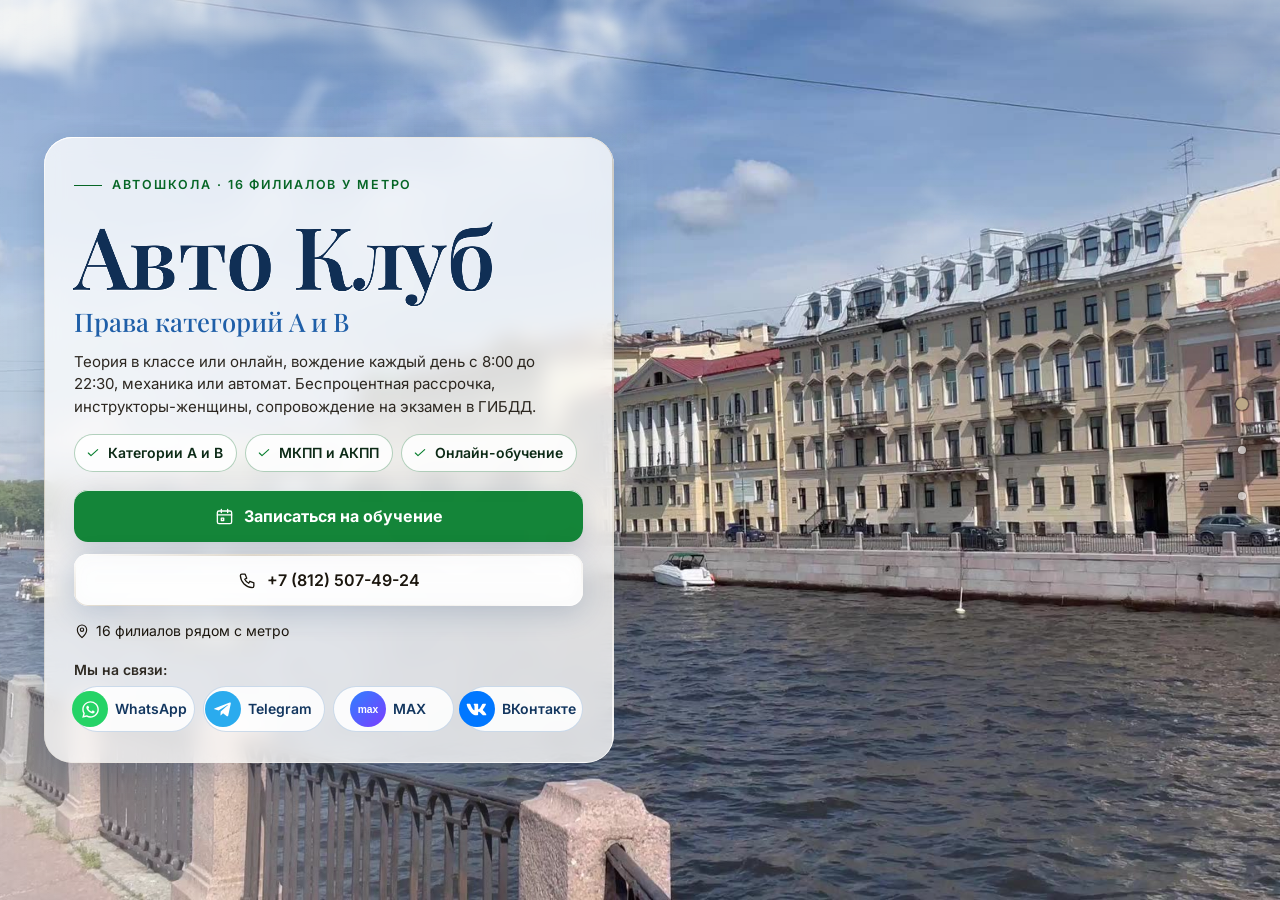
==== commit cb0752fc: "Текст не выходит за плашки: название первого экрана подгоняется под плашку, витрина показывает экран" ====
--- a/index.html
+++ b/index.html
@@ -727,10 +727,10 @@
         <div class="sec-head glass glow"><span class="kicker rv" style="--i:0">Цены</span><h2 class="h2 rv" style="--i:1">Обучение на права A и B</h2></div>
         <div class="cbox ac-tbl rv">
           <div class="ac-tr ac-th"><span>Категория</span><span>Онлайн</span><span>В классе</span><span>Продвинутый</span></div>
-          <div class="ac-tr"><span class="ac-c"><i>B</i>механика<small>28 занятий вождения</small></span><b>от&nbsp;60&nbsp;000&nbsp;₽</b><b>от&nbsp;62&nbsp;000&nbsp;₽</b><b>от&nbsp;82&nbsp;000&nbsp;₽</b></div>
-          <div class="ac-tr"><span class="ac-c"><i>B</i>автомат<small>27 занятий вождения</small></span><b>от&nbsp;62&nbsp;000&nbsp;₽</b><b>от&nbsp;64&nbsp;000&nbsp;₽</b><b>от&nbsp;84&nbsp;000&nbsp;₽</b></div>
-          <div class="ac-tr"><span class="ac-c"><i>A</i>мотоцикл<small>4 занятия вождения</small></span><b>от&nbsp;29&nbsp;500&nbsp;₽</b><b>от&nbsp;34&nbsp;990&nbsp;₽</b><b>от&nbsp;51&nbsp;500&nbsp;₽</b></div>
-          <div class="ac-tr"><span class="ac-c"><i>A+B</i><small>две категории</small></span><b>от&nbsp;86&nbsp;000&nbsp;₽</b><b>от&nbsp;88&nbsp;000&nbsp;₽</b><b>от&nbsp;108&nbsp;000&nbsp;₽</b></div>
+          <div class="ac-tr"><span class="ac-c"><i>B</i>механика<small>28 занятий вождения</small></span><b><span class="ot">от </span>60&nbsp;000&nbsp;₽</b><b><span class="ot">от </span>62&nbsp;000&nbsp;₽</b><b><span class="ot">от </span>82&nbsp;000&nbsp;₽</b></div>
+          <div class="ac-tr"><span class="ac-c"><i>B</i>автомат<small>27 занятий вождения</small></span><b><span class="ot">от </span>62&nbsp;000&nbsp;₽</b><b><span class="ot">от </span>64&nbsp;000&nbsp;₽</b><b><span class="ot">от </span>84&nbsp;000&nbsp;₽</b></div>
+          <div class="ac-tr"><span class="ac-c"><i>A</i>мотоцикл<small>4 занятия вождения</small></span><b><span class="ot">от </span>29&nbsp;500&nbsp;₽</b><b><span class="ot">от </span>34&nbsp;990&nbsp;₽</b><b><span class="ot">от </span>51&nbsp;500&nbsp;₽</b></div>
+          <div class="ac-tr"><span class="ac-c"><i>A+B</i><small>две категории</small></span><b><span class="ot">от </span>86&nbsp;000&nbsp;₽</b><b><span class="ot">от </span>88&nbsp;000&nbsp;₽</b><b><span class="ot">от </span>108&nbsp;000&nbsp;₽</b></div>
         </div>
         <div class="cbox ac-extra rv" style="--i:2"><b>Дополнительные занятия:</b> 5 занятий — <b>14&nbsp;000&nbsp;₽</b> · 10 занятий — <b>25&nbsp;000&nbsp;₽</b> · 10 занятий и сессия с психологом — <b>30&nbsp;000&nbsp;₽</b></div>
         <ul class="a4-notes rv"><li><svg class="ico"><use href="#ico-check"/></svg>В пакет входят свидетельство гос. образца и сопровождение на экзамен в ГИБДД на учебном автомобиле</li><li><svg class="ico"><use href="#ico-clock"/></svg><span>Вождение каждый день: <span class="nw">Пн–Пт 8:00–22:30</span>, <span class="nw">Сб–Вс 9:00–22:00</span></span></li><li><svg class="ico"><use href="#ico-card"/></svg>Беспроцентная рассрочка — оплата в три этапа</li><li><svg class="ico"><use href="#ico-users"/></svg>Инструкторы-женщины и бесплатный выездной менеджер</li></ul>
@@ -1867,6 +1867,7 @@
 <script src="js/clouds.js" defer></script>
 <script src="js/gulls.js" defer></script>
 <script src="js/title-b.js" defer></script>
+<script src="js/fit-title.js" defer></script>
 <script src="js/diag.js?v=1"></script>
 </body>
 </html>
--- a/css/avtoclub.css
+++ b/css/avtoclub.css
@@ -253,3 +253,13 @@
   #contacts .vl-ol li>span:first-child::after{content:" · "}
   #contacts .vl-offs{padding:4px 12px}
 }
+
+/* текст не выходит за плашки (Сергей 13.11): на телефоне у таблицы с тремя ценами категория — строкой над ценами, «от» — над суммой */
+@media (max-width:767px){
+  .ac-tbl:not(.ac-c1,.ac-c2) .ac-tr{grid-template-columns:repeat(3,minmax(0,1fr));row-gap:4px}
+  .ac-tbl:not(.ac-c1,.ac-c2) .ac-tr .ac-c{grid-column:1/-1}
+  .ac-tbl:not(.ac-c1,.ac-c2) .ac-th span:first-child{display:none}
+  .ac-th span{overflow-wrap:anywhere}
+  .ac-tbl:not(.ac-c1,.ac-c2) .ac-tr>b{white-space:normal;font-size:14px}
+  .ac-tr>b .ot{display:block;font-size:11px;font-weight:600;color:var(--muted)}
+}
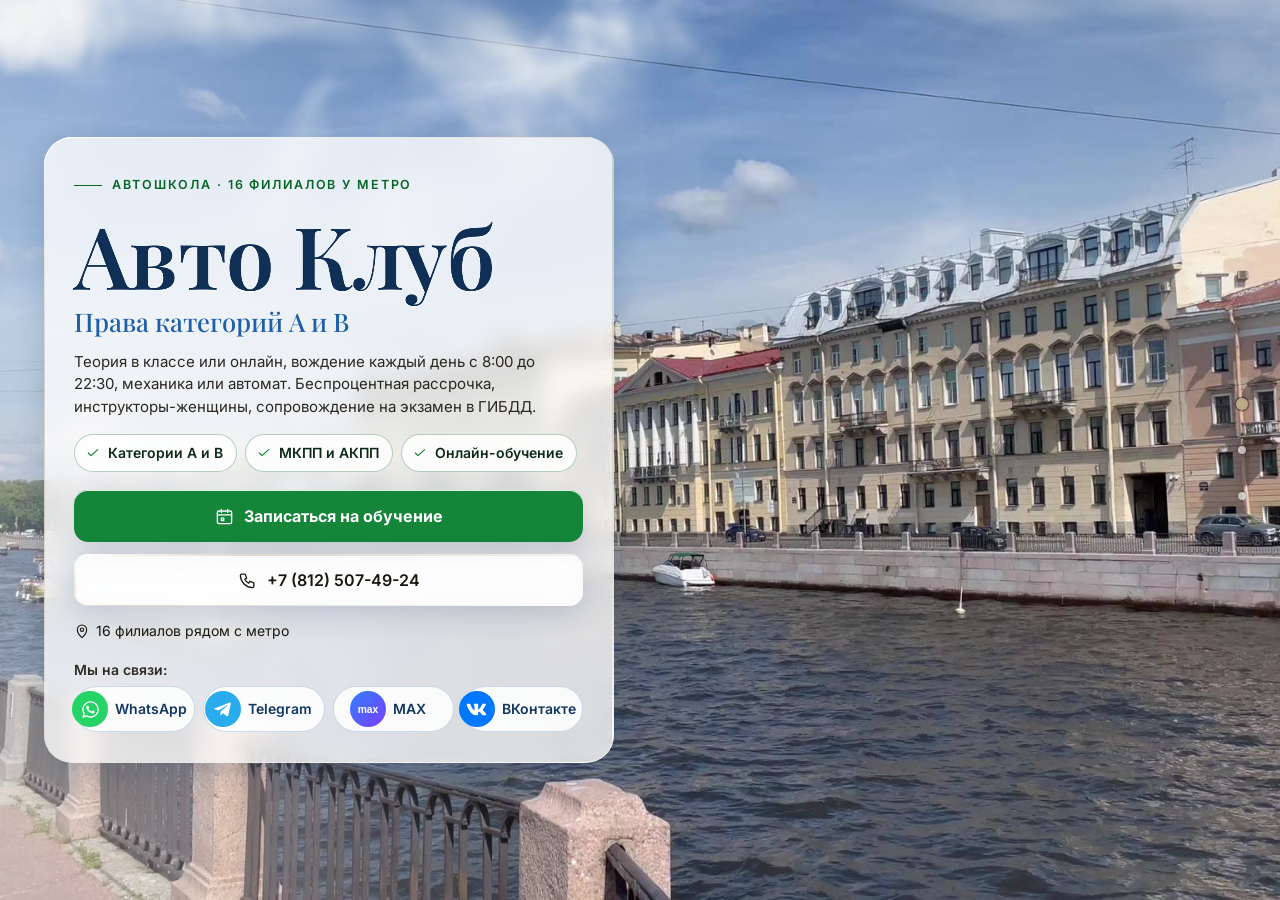
==== commit 18ea20f2: "Карта на телефоне: своя картинка из OpenStreetMap с метками, по нажатию — Яндекс Карты; живая карта " ====
--- a/index.html
+++ b/index.html
@@ -754,7 +754,7 @@
         <div class="contacts nk-contacts vl-contacts">
           <div class="cbox vl-offs rv"><details class="vl-grp" open><summary><span class="ac-ln" style="--lc:#D6083B"></span>Кировско-Выборгская линия<small>5 филиалов</small></summary><ul class="vl-ol"><li><span>м. Девяткино</span><a class="addr-link" href="https://yandex.ru/maps/?ll=30.431956,60.055788&z=16&pt=30.431956,60.055788" target="_blank" rel="noopener">Петровский бульвар, 7 (Мурино)</a></li><li><span>м. Выборгская</span><a class="addr-link" href="https://yandex.ru/maps/?ll=30.405126,59.969491&z=16&pt=30.405126,59.969491" target="_blank" rel="noopener">пр. Металлистов, 100</a></li><li><span>м. Кировский завод</span><a class="addr-link" href="https://yandex.ru/maps/?ll=30.26897,59.881446&z=16&pt=30.26897,59.881446" target="_blank" rel="noopener">ул. Маршала Говорова, 16</a></li><li><span>м. Автово</span><a class="addr-link" href="https://yandex.ru/maps/?ll=30.170302,59.862961&z=16&pt=30.170302,59.862961" target="_blank" rel="noopener">Ленинский пр., 53, корп. 1</a></li><li><span>м. Проспект Ветеранов</span><a class="addr-link" href="https://yandex.ru/maps/?ll=30.178432,59.829695&z=16&pt=30.178432,59.829695" target="_blank" rel="noopener">ул. Партизана Германа, 22</a></li></ul></details><details class="vl-grp"><summary><span class="ac-ln" style="--lc:#0078C9"></span>Московско-Петроградская линия<small>2 филиала</small></summary><ul class="vl-ol"><li><span>м. Парнас</span><a class="addr-link" href="https://yandex.ru/maps/?ll=30.338987,60.073438&z=16&pt=30.338987,60.073438" target="_blank" rel="noopener">ул. Фёдора Абрамова, 8</a></li><li><span>м. Купчино</span><a class="addr-link" href="https://yandex.ru/maps/?ll=30.385515,59.848934&z=16&pt=30.385515,59.848934" target="_blank" rel="noopener">ул. Димитрова, 16, корп. 1</a></li></ul></details><details class="vl-grp"><summary><span class="ac-ln" style="--lc:#009A49"></span>Невско-Василеостровская линия<small>2 филиала</small></summary><ul class="vl-ol"><li><span>м. Приморская</span><a class="addr-link" href="https://yandex.ru/maps/?ll=30.232316,59.941901&z=16&pt=30.232316,59.941901" target="_blank" rel="noopener">Наличная ул., 41/14</a></li><li><span>м. Василеостровская</span><a class="addr-link" href="https://yandex.ru/maps/?ll=30.2765,59.942&z=16&pt=30.2765,59.942" target="_blank" rel="noopener">Средний пр. В.О., 34</a></li></ul></details><details class="vl-grp"><summary><span class="ac-ln" style="--lc:#EA7125"></span>Правобережная линия<small>2 филиала</small></summary><ul class="vl-ol"><li><span>м. Проспект Большевиков</span><a class="addr-link" href="https://yandex.ru/maps/?ll=30.474344,59.914569&z=16&pt=30.474344,59.914569" target="_blank" rel="noopener">пр. Большевиков, 9, корп. 1</a></li><li><span>м. Дыбенко</span><span class="addr-note">адрес уточняйте по телефону</span></li></ul></details><details class="vl-grp"><summary><span class="ac-ln" style="--lc:#702785"></span>Фрунзенско-Приморская линия<small>5 филиалов</small></summary><ul class="vl-ol"><li><span>м. Комендантский проспект</span><a class="addr-link" href="https://yandex.ru/maps/?ll=30.199054,60.004287&z=16&pt=30.199054,60.004287" target="_blank" rel="noopener">ул. Оптиков, 49, корп. 2 — главный офис</a></li><li><span>м. Спортивная</span><a class="addr-link" href="https://yandex.ru/maps/?ll=30.282217,59.961667&z=16&pt=30.282217,59.961667" target="_blank" rel="noopener">Корпусная ул., 3</a></li><li><span>м. Фрунзенская</span><a class="addr-link" href="https://yandex.ru/maps/?ll=30.313,59.907293&z=16&pt=30.313,59.907293" target="_blank" rel="noopener">наб. Обводного канала, 108</a></li><li><span>м. Проспект Славы</span><a class="addr-link" href="https://yandex.ru/maps/?ll=30.410621,59.859476&z=16&pt=30.410621,59.859476" target="_blank" rel="noopener">Южное шоссе, 49, корп. 2</a></li><li><span>м. Шушары</span><a class="addr-link" href="https://yandex.ru/maps/?ll=30.474703,59.744374&z=16&pt=30.474703,59.744374" target="_blank" rel="noopener">Ростовская ул., 22</a></li></ul></details><p class="vl-more">Часы работы филиалов уточняйте по телефону.</p></div>
           <div class="cbox mapbox rv" style="--i:3">
-            <div class="map"><iframe data-src="https://yandex.ru/map-widget/v1/?ll=30.32,59.94&z=10&pt=30.431956,60.055788,pm2gnm1~30.405126,59.969491,pm2gnm2~30.26897,59.881446,pm2gnm3~30.170302,59.862961,pm2gnm4~30.178432,59.829695,pm2gnm5~30.338987,60.073438,pm2gnm6~30.385515,59.848934,pm2gnm7~30.232316,59.941901,pm2gnm8~30.2765,59.942,pm2gnm9~30.474344,59.914569,pm2gnm10~30.199054,60.004287,pm2gnm11~30.282217,59.961667,pm2gnm12~30.313,59.907293,pm2gnm13~30.410621,59.859476,pm2gnm14~30.474703,59.744374,pm2gnm15" title="Карта: филиалы автошколы «Авто Клуб»" allowfullscreen></iframe></div>
+            <a class="map-static" href="https://yandex.ru/maps/?ll=30.32,59.94&z=10&pt=30.431956,60.055788,pm2gnm1~30.405126,59.969491,pm2gnm2~30.26897,59.881446,pm2gnm3~30.170302,59.862961,pm2gnm4~30.178432,59.829695,pm2gnm5~30.338987,60.073438,pm2gnm6~30.385515,59.848934,pm2gnm7~30.232316,59.941901,pm2gnm8~30.2765,59.942,pm2gnm9~30.474344,59.914569,pm2gnm10~30.199054,60.004287,pm2gnm11~30.282217,59.961667,pm2gnm12~30.313,59.907293,pm2gnm13~30.410621,59.859476,pm2gnm14~30.474703,59.744374,pm2gnm15" target="_blank" rel="noopener" aria-label="Открыть карту в Яндекс Картах"><img src="img/map-static.webp" width="720" height="300" alt="Карта: адреса автошколы" loading="lazy" decoding="async"><span class="map-osm">© OpenStreetMap</span></a><div class="map"><iframe data-src="https://yandex.ru/map-widget/v1/?ll=30.32,59.94&z=10&pt=30.431956,60.055788,pm2gnm1~30.405126,59.969491,pm2gnm2~30.26897,59.881446,pm2gnm3~30.170302,59.862961,pm2gnm4~30.178432,59.829695,pm2gnm5~30.338987,60.073438,pm2gnm6~30.385515,59.848934,pm2gnm7~30.232316,59.941901,pm2gnm8~30.2765,59.942,pm2gnm9~30.474344,59.914569,pm2gnm10~30.199054,60.004287,pm2gnm11~30.282217,59.961667,pm2gnm12~30.313,59.907293,pm2gnm13~30.410621,59.859476,pm2gnm14~30.474703,59.744374,pm2gnm15" title="Карта: филиалы автошколы «Авто Клуб»" allowfullscreen></iframe></div>
             <p class="vl-tel"><svg class="ico"><use href="#ico-phone"/></svg><a class="tel" href="tel:+78125074924">+7 (812) 507-49-24</a><span class="addr-note"><span class="nw">Пн–Пт 8:00–22:30</span> · <span class="nw">Сб–Вс 9:00–22:00</span></span><span class="addr-note">Главный офис: ул. Оптиков, 49, корп. 2</span></p>
             <p class="a4-mail"><svg class="ico"><use href="#ico-mail"/></svg><a class="mail" href="mailto:Avtoclub198@yandex.ru">Avtoclub198@yandex.ru</a> · <a href="https://vk.com/avtoclub198" target="_blank" rel="noopener">ВКонтакте</a></p>
             <div class="map-actions"><button class="btn btn-ghost" type="button" data-modal="wayModal"><svg class="ico"><use href="#ico-metro"/></svg><span>Как добраться</span></button>
--- a/css/nevo.css
+++ b/css/nevo.css
@@ -730,3 +730,14 @@
   .soc{justify-content:center;padding:4px 14px 4px 4px;min-width:0}
   .soc .soc-n{white-space:nowrap}
 }
+
+/* картинка-карта на телефоне (Сергей 13.11): своя картинка из OpenStreetMap с метками, по нажатию — Яндекс Карты; живая карта — только на компьютере */
+.map-static{display:none}
+@media (max-width:767px){
+  #contacts .mapbox .map-static{display:block;position:relative;margin:0 0 8px;border-radius:12px;overflow:hidden;line-height:0;border:1px solid var(--line2,rgba(22,60,110,.16))}
+  #contacts .mapbox .map-static img{display:block;width:100%;height:auto;aspect-ratio:12/5;object-fit:cover}
+  #contacts .mapbox .map-static .map-osm{position:absolute;right:4px;bottom:3px;padding:1px 4px;border-radius:4px;font-size:9px;line-height:1.3;color:#333;background:rgba(255,255,255,.85)}
+  html[data-theme="dark"] #contacts .mapbox .map-static img{filter:brightness(.88)}
+}
+@media (max-width:767px) and (max-height:760px){#contacts .mapbox .map-static{width:fit-content;max-width:100%;margin-left:auto;margin-right:auto}#contacts .mapbox .map-static img{width:auto;max-width:100%;height:110px}}
+@media (max-width:767px) and (max-height:680px){#contacts .mapbox .map-static img{height:84px}}
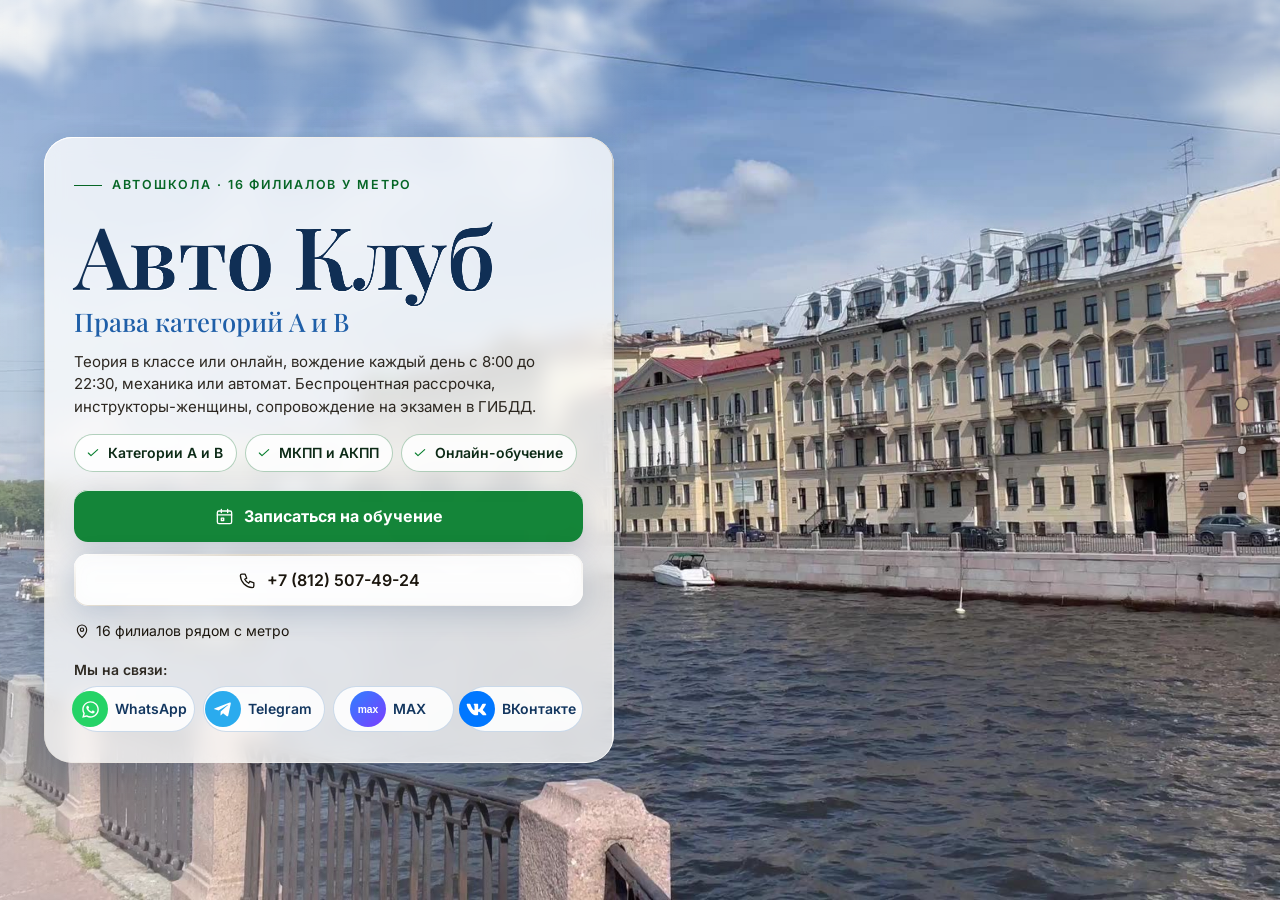
==== commit 33d4c0c6: "Счётчик заходов без cookies и без IP" ====
--- a/index.html
+++ b/index.html
@@ -1869,5 +1869,7 @@
 <script src="js/title-b.js" defer></script>
 <script src="js/fit-title.js" defer></script>
 <script src="js/diag.js?v=1"></script>
+<!-- visits-counter: заход на сайт школы; без cookies и хранилища, IP не сохраняется; ?k=1 — наш просмотр -->
+<script>(function(){try{var q=location.search,s=(location.pathname.split('/')[1]||'').toLowerCase();if(!s)return;var n=0,done=false,iv=setInterval(function(){if(done)return;if(document.visibilityState==='visible')n++;if(n<3)return;done=true;clearInterval(iv);var u='https://rinazolotareva.ru/vseti-api/avto-hit?s='+encodeURIComponent(s)+'&k='+(/[?&]k=1\b/.test(q)?1:0)+'&w='+(navigator.webdriver?1:0)+'&m='+(/Mobi|Android|iPhone|iPad/i.test(navigator.userAgent)?1:0);if(!(navigator.sendBeacon&&navigator.sendBeacon(u)))new Image().src=u;},1000);}catch(e){}})();</script>
 </body>
 </html>
